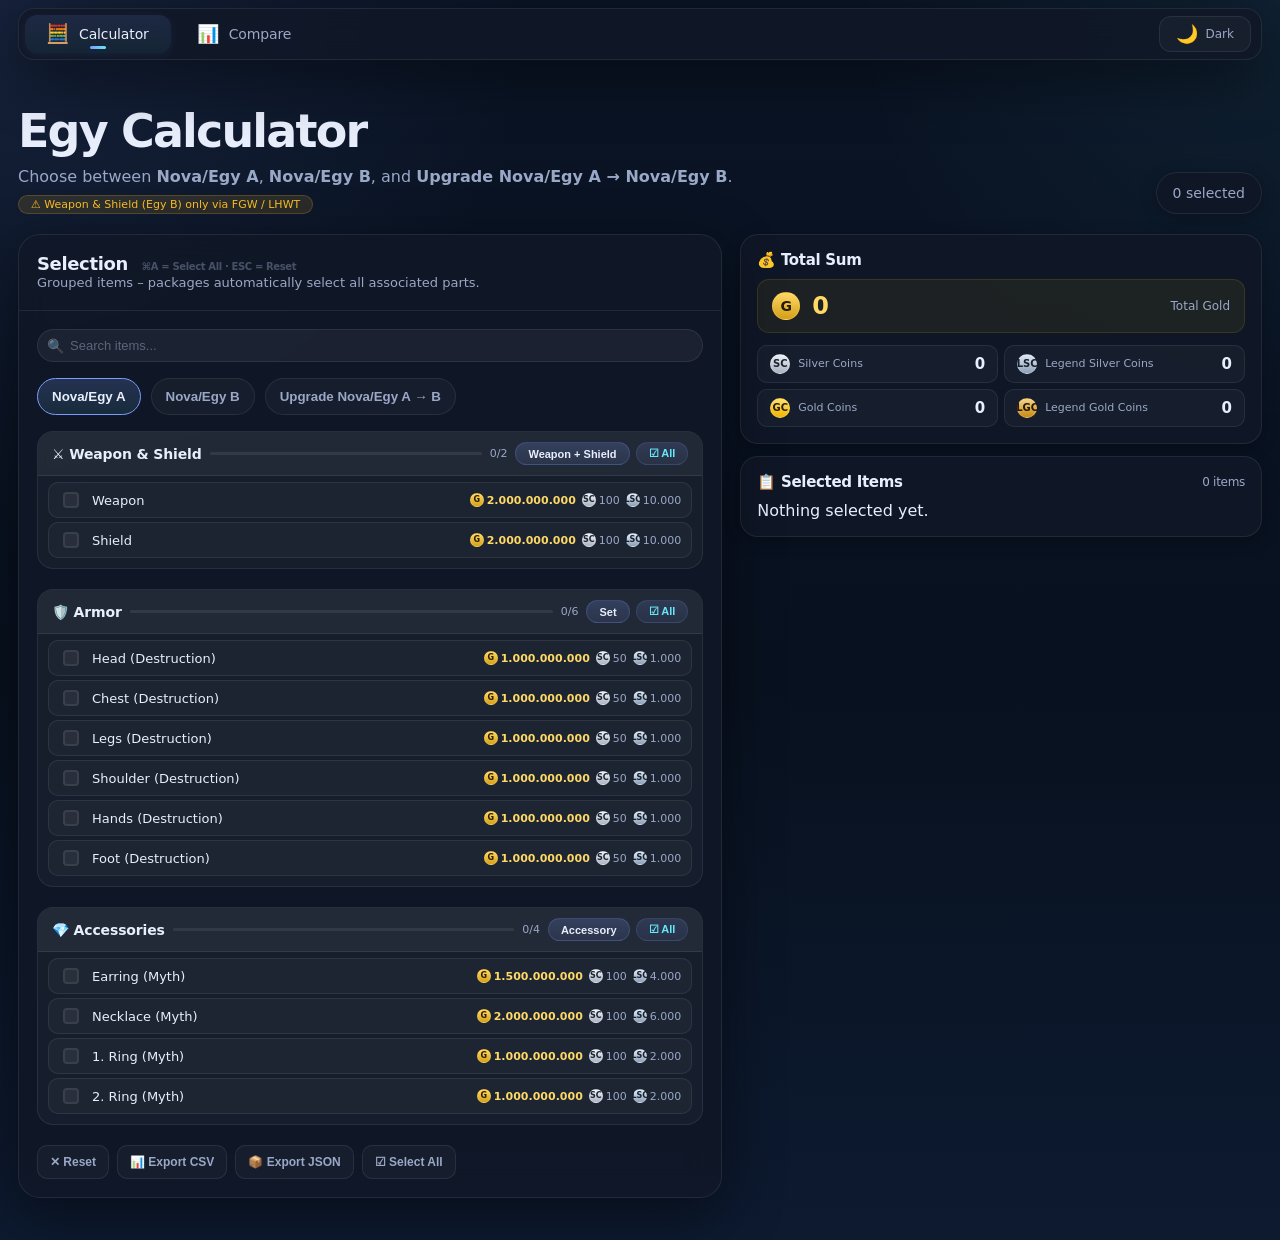
==== index.html @ da0d0471 "Add files via upload" ====
<!DOCTYPE html>
<html lang="en">
<head>
  <meta charset="UTF-8" />
  <meta name="viewport" content="width=device-width, initial-scale=1.0, maximum-scale=1.0, user-scalable=no" />
  
  <!-- ===== SECURITY ===== -->
  <!-- 
  <meta http-equiv="Content-Security-Policy" content="
    default-src 'self';
    style-src 'self' 'unsafe-inline';
    script-src 'self' 'unsafe-inline';
    img-src 'self' data:;
    manifest-src 'self';
    worker-src 'self' blob:;
    connect-src 'self';
    font-src 'self';
  ">
  -->
  
  <script>
    (function() {
      if (window.location.protocol === 'file:') return;
      if (window.location.hostname === 'localhost' || window.location.hostname === '127.0.0.1') return;
      if (window.location.hostname.includes('.local')) return;
      if (location.protocol !== 'https:') {
        location.href = 'https:' + location.href.substring(location.protocol.length);
      }
    })();
  </script>
  
  <!-- ===== PWA META ===== -->
  <meta name="apple-mobile-web-app-capable" content="yes" />
  <meta name="apple-mobile-web-app-status-bar-style" content="black-translucent" />
  <meta name="theme-color" content="#08111f" />
  <meta name="description" content="Calculator for Nova/Egy equipment upgrades" />
  
  <title>Egy Calculator</title>
  
  <!-- ===== PWA MANIFEST ===== -->
  <link rel="manifest" href="[data-uri]"LAogICAgICAic2l6ZXMiOiAiNTEyeDUxMiIsCiAgICAgICJ0eXBlIjogImltYWdlL3N2Zyt4bWwiCiAgICB9CiAgXQp9" />
  
  <!-- ===== STYLES ===== -->
  <link rel="stylesheet" href="styles/main.css" />
  <link rel="stylesheet" href="styles/menu.css" />
</head>
<body>
  <!-- ===== FIXED MENU (außerhalb von wrap) ===== -->
  <div id="menuContainer"></div>

  <!-- ===== INSTALL BANNER ===== -->
  <div class="install-banner" id="installBanner" role="alert" aria-label="App installation prompt">
    <span>📱</span>
    <span>Install <strong>Egy Calculator</strong> as app</span>
    <button class="btn-install" id="installBtn" aria-label="Install app">Install</button>
    <button class="btn-close" id="closeBanner" aria-label="Dismiss installation prompt">✕</button>
  </div>

  <!-- ===== MAIN APP ===== -->
  <div class="wrap" role="main">
    <!-- ===== HEADER (mit Abstand für das fixed Menü) ===== -->
    <header class="hero" style="margin-top: 80px;">
      <div class="hero-left">
        <h1>Egy Calculator</h1>
        <p class="lead">
          Choose between <strong>Nova/Egy A</strong>, <strong>Nova/Egy B</strong>, and <strong>Upgrade Nova/Egy A → Nova/Egy B</strong>.
        </p>
        <span class="note-badge" role="note" title="Weapon & Shield (Egy B) are only available via FGW or LHWT">⚠️ Weapon & Shield (Egy B) only via FGW / LHWT</span>
      </div>
      <div class="hero-actions">
        <div class="pill" id="selCount" aria-live="polite">0 selected</div>
      </div>
    </header>

    <!-- ===== CONTENT ===== -->
    <div class="grid">
      <!-- ===== SELECTION PANEL ===== -->
      <section class="panel" aria-label="Item selection">
        <div class="panel-head">
          <div>
            <h2>Selection <span class="keyboard-hint">⌘A = Select All · ESC = Reset</span></h2>
            <div class="sub">Grouped items – packages automatically select all associated parts.</div>
          </div>
        </div>
        <div class="panel-body">
          <!-- Search -->
          <div class="search-box">
            <span class="icon">🔍</span>
            <input type="text" id="searchInput" placeholder="Search items..." aria-label="Search items" />
          </div>

          <nav class="tabs" role="tablist" aria-label="Equipment categories">
            <button class="tab active" data-tab="Nova/Egy A" role="tab" aria-selected="true">Nova/Egy A</button>
            <button class="tab" data-tab="Nova/Egy B" role="tab" aria-selected="false">Nova/Egy B</button>
            <button class="tab" data-tab="Upgrade Nova/Egy A → B" role="tab" aria-selected="false">Upgrade Nova/Egy A → B</button>
          </nav>

          <div id="groupsContainer" role="list" aria-label="Item groups"></div>

          <div class="actions">
            <button id="clear" class="ghost" aria-label="Reset all selections">✕ Reset</button>
            <button id="export" class="ghost" aria-label="Export selections as CSV">📊 Export CSV</button>
            <button id="exportJSON" class="ghost" aria-label="Export selections as JSON">📦 Export JSON</button>
            <button id="selectAllTabs" class="ghost" aria-label="Select or deselect all visible items">☑ Select All</button>
          </div>
        </div>
      </section>

      <!-- ===== SUMMARY PANEL ===== -->
      <aside class="right">
        <section class="summary" aria-label="Total sum">
          <h2>💰 Total Sum</h2>
          
          <div class="total-main" aria-label="Total gold">
            <span class="coin gold" aria-hidden="true">G</span>
            <span class="amount" id="totalGold">0</span>
            <span class="label">Total Gold</span>
          </div>

          <div class="total-currencies" role="list" aria-label="Currency breakdown">
            <div class="currency-item" role="listitem">
              <span class="coin sc" aria-hidden="true">SC</span>
              <span class="currency-label">Silver Coins</span>
              <span class="value" id="totalSC">0</span>
            </div>
            <div class="currency-item" role="listitem">
              <span class="coin lsc" aria-hidden="true">LSC</span>
              <span class="currency-label">Legend Silver Coins</span>
              <span class="value" id="totalLSC">0</span>
            </div>
            <div class="currency-item" role="listitem">
              <span class="coin gc" aria-hidden="true">GC</span>
              <span class="currency-label">Gold Coins</span>
              <span class="value" id="totalGC">0</span>
            </div>
            <div class="currency-item" role="listitem">
              <span class="coin lgc" aria-hidden="true">LGC</span>
              <span class="currency-label">Legend Gold Coins</span>
              <span class="value" id="totalLGC">0</span>
            </div>
          </div>
        </section>

        <section class="summary" aria-label="Selected items list">
          <h2>
            📋 Selected Items
            <span style="font-size:12px;font-weight:400;color:var(--muted);">
              <span id="totalItemsCount">0</span> items
            </span>
          </h2>
          <div class="selected-list" id="selectedList" role="list" aria-label="Your selected items">
            <div class="small">Nothing selected yet.</div>
          </div>
        </section>
      </aside>
    </div>
  </div>

  <!-- ===== SCRIPTS ===== -->
  <script src="data/items.js"></script>
  <script src="data/packages.js"></script>
  <script src="data/groups.js"></script>
  <script src="menu.js"></script>
  <script>
    // ===== MENU RENDER =====
    document.addEventListener('DOMContentLoaded', function() {
      renderMenu('index');
    });

    // ============================================================
    //  SAFE EXECUTION HELPER
    // ============================================================
    function safeExecute(fn, fallback = null) {
      try {
        return fn();
      } catch (e) {
        console.error('Error:', e);
        return fallback;
      }
    }

    // ============================================================
    //  STATE
    // ============================================================
    const state = {
      tab: 'Nova/Egy A',
      selected: new Set(),
      searchTerm: '',
      theme: 'dark',
      
      get items() {
        return Object.values(ITEMS).filter(i => i.cat === this.tab);
      },
      
      get packages() {
        return Object.values(PACKAGES).filter(p => p.cat === this.tab);
      },
      
      get selectedItems() {
        return Object.values(ITEMS).filter(i => this.selected.has(i.id));
      },
      
      isSelected(id) { return this.selected.has(id); },
      
      toggle(id) {
        if (this.selected.has(id)) {
          this.selected.delete(id);
        } else {
          this.selected.add(id);
        }
        this._update();
      },
      
      toggleAll(itemIds) {
        const allSelected = itemIds.every(id => this.selected.has(id));
        if (allSelected) {
          itemIds.forEach(id => this.selected.delete(id));
        } else {
          itemIds.forEach(id => this.selected.add(id));
        }
        this._update();
      },
      
      clear() {
        this.selected.clear();
        this._update();
      },
      
      getPackageStatus(pkg) {
        const all = pkg.items.every(id => this.selected.has(id));
        const count = pkg.items.filter(id => this.selected.has(id)).length;
        return { all, count, total: pkg.items.length };
      },
      
      getItemsByGroup(group) {
        return this.items.filter(i => i.group === group);
      },
      
      _update() {
        safeExecute(() => {
          renderGroups();
          updateUI();
          saveState();
        });
      },
      
      saveTheme() {
        try { localStorage.setItem('egy_theme', this.theme); } catch (_) {}
      },
      
      loadTheme() {
        try {
          const theme = localStorage.getItem('egy_theme');
          if (theme) { this.theme = theme; return true; }
        } catch (_) {}
        return false;
      }
    };

    // ============================================================
    //  UTILITY
    // ============================================================
    const formatter = new Intl.NumberFormat('de-DE');
    const fmt = n => formatter.format(n || 0);

    function getDisplayName(item) {
      if (item.upgradeFrom && item.upgradeTo) {
        return `${item.name} (${item.upgradeFrom} → ${item.upgradeTo})`;
      }
      if (item.setTag && item.setTag !== 'Upgrade') {
        return `${item.name} (${item.setTag})`;
      }
      return item.name;
    }

    function getPriceParts(item) {
      const parts = [];
      if (item.gold) parts.push({ type: 'gold', label: 'G', value: item.gold, cls: 'gold-price' });
      if (item.sc) parts.push({ type: 'sc', label: 'SC', value: item.sc });
      if (item.lsc) parts.push({ type: 'lsc', label: 'LSC', value: item.lsc });
      if (item.gc) parts.push({ type: 'gc', label: 'GC', value: item.gc });
      if (item.lgc) parts.push({ type: 'lgc', label: 'LGC', value: item.lgc });
      return parts;
    }

    // ============================================================
    //  STORAGE (with validation)
    // ============================================================
    function saveState() {
      try {
        localStorage.setItem('egy_state', JSON.stringify({
          tab: state.tab,
          selected: [...state.selected]
        }));
      } catch (_) {}
    }

    function loadState() {
      try {
        const raw = localStorage.getItem('egy_state');
        if (!raw) return false;
        const data = JSON.parse(raw);
        
        const validTabs = ['Nova/Egy A', 'Nova/Egy B', 'Upgrade Nova/Egy A → B'];
        if (data.tab && validTabs.includes(data.tab)) {
          state.tab = data.tab;
        }
        
        if (Array.isArray(data.selected)) {
          const validIds = new Set(Object.keys(ITEMS));
          const validSelected = data.selected.filter(id => validIds.has(id));
          state.selected = new Set(validSelected);
        }
        
        return true;
      } catch (_) { return false; }
    }

    // ============================================================
    //  THEME
    // ============================================================
    function applyTheme() {
      document.documentElement.setAttribute('data-theme', state.theme);
    }

    // ============================================================
    //  RENDER FUNCTIONS
    // ============================================================
    function renderGroups() {
      const container = document.getElementById('groupsContainer');
      container.innerHTML = '';

      if (state.tab === 'Nova/Egy B' || state.tab === 'Upgrade Nova/Egy A → B') {
        const info = document.createElement('div');
        info.className = 'info-box';
        info.innerHTML = `
          <span class="icon">⚠️</span>
          <span><strong>Weapon & Shield (Egy B)</strong> can only be obtained via <strong>FGW</strong> or <strong>LHWT</strong>. Direct purchase is not possible.</span>
        `;
        container.appendChild(info);
      }

      const searchTerm = state.searchTerm.toLowerCase().trim();

      const groupsMap = {};
      state.items.forEach(item => {
        if (!groupsMap[item.group]) groupsMap[item.group] = [];
        groupsMap[item.group].push(item);
      });

      state.packages.forEach(pkg => {
        const firstItem = ITEMS[pkg.items[0]];
        if (firstItem) {
          const group = firstItem.group;
          if (!groupsMap[group]) groupsMap[group] = [];
          if (!groupsMap[group]._packages) groupsMap[group]._packages = [];
          groupsMap[group]._packages.push(pkg);
        }
      });

      for (const [groupKey, groupData] of Object.entries(groupsMap)) {
        const groupInfo = GROUPS[groupKey] || { label: groupKey, icon: '📦' };
        const pkgList = groupData._packages || [];
        const actualItems = groupData.filter(i => i.id);

        const filteredItems = searchTerm
          ? actualItems.filter(i => getDisplayName(i).toLowerCase().includes(searchTerm))
          : actualItems;

        const groupEl = document.createElement('div');
        groupEl.className = 'group';
        if (filteredItems.length === 0 && searchTerm) {
          groupEl.classList.add('hidden');
        }

        const selectedCount = filteredItems.filter(i => state.isSelected(i.id)).length;
        const totalCount = filteredItems.length;
        const progress = totalCount > 0 ? (selectedCount / totalCount) * 100 : 0;
        const allSelected = selectedCount === totalCount && totalCount > 0;

        const header = document.createElement('div');
        header.className = 'group-header';
        header.innerHTML = `
          <h3>${groupInfo.icon} ${groupInfo.label}</h3>
          <div class="progress-wrapper">
            <div class="progress-bar">
              <div class="progress-fill" style="width:${progress}%"></div>
            </div>
            <span class="progress-text">${selectedCount}/${totalCount}</span>
          </div>
          <div class="group-actions">
            ${pkgList.map(pkg => {
              const status = state.getPackageStatus(pkg);
              const label = status.all ? '✓ ' + pkg.name : pkg.name;
              const cls = status.all ? 'complete' : '';
              return `<button class="${cls}" data-pkg="${pkg.id}">${label}</button>`;
            }).join('')}
            <button class="select-all" data-select-group="${groupKey}">${allSelected ? '✕ None' : '☑ All'}</button>
          </div>
        `;
        groupEl.appendChild(header);

        const itemsContainer = document.createElement('div');
        itemsContainer.className = 'group-items';

        filteredItems.forEach(item => {
          const row = document.createElement('div');
          row.className = 'item-row' + (state.isSelected(item.id) ? ' selected' : '');
          row.dataset.itemId = item.id;
          row.tabIndex = 0;
          row.setAttribute('role', 'checkbox');
          row.setAttribute('aria-checked', state.isSelected(item.id) ? 'true' : 'false');

          const checked = state.isSelected(item.id);
          const priceParts = getPriceParts(item);

          row.innerHTML = `
            <input type="checkbox" ${checked ? 'checked' : ''} aria-hidden="true" />
            <div class="item-info">
              <span class="item-name">${getDisplayName(item)}</span>
              <div class="item-prices">
                ${priceParts.map(p => 
                  `<span class="price ${p.cls || ''}"><span class="coin ${p.type}">${p.label}</span>${fmt(p.value)}</span>`
                ).join('')}
              </div>
            </div>
          `;

          const checkbox = row.querySelector('input');

          checkbox.addEventListener('change', (e) => {
            e.stopPropagation();
            state.toggle(item.id);
          });

          row.addEventListener('click', (e) => {
            if (e.target === checkbox) return;
            checkbox.checked = !checkbox.checked;
            checkbox.dispatchEvent(new Event('change'));
          });

          row.addEventListener('keydown', (e) => {
            if (e.key === ' ' || e.key === 'Enter') {
              e.preventDefault();
              checkbox.checked = !checkbox.checked;
              checkbox.dispatchEvent(new Event('change'));
            }
          });

          itemsContainer.appendChild(row);
        });

        groupEl.appendChild(itemsContainer);
        container.appendChild(groupEl);
      }

      container.querySelectorAll('[data-pkg]').forEach(btn => {
        btn.addEventListener('click', () => {
          const pkg = PACKAGES[btn.dataset.pkg];
          if (!pkg) return;
          const status = state.getPackageStatus(pkg);
          if (status.all) {
            pkg.items.forEach(id => state.selected.delete(id));
          } else {
            pkg.items.forEach(id => state.selected.add(id));
          }
          state._update();
        });
      });

      container.querySelectorAll('[data-select-group]').forEach(btn => {
        btn.addEventListener('click', () => {
          const groupKey = btn.dataset.selectGroup;
          const items = state.getItemsByGroup(groupKey);
          state.toggleAll(items.map(i => i.id));
        });
      });
    }

    function updateUI() {
      const sel = state.selectedItems;
      let gold = 0, sc = 0, lsc = 0, gc = 0, lgc = 0;

      const list = document.getElementById('selectedList');
      list.innerHTML = '';

      if (sel.length === 0) {
        list.innerHTML = '<div class="small">Nothing selected yet.</div>';
      } else {
        sel.forEach((item, index) => {
          gold += item.gold || 0;
          sc += item.sc || 0;
          lsc += item.lsc || 0;
          gc += item.gc || 0;
          lgc += item.lgc || 0;

          const row = document.createElement('div');
          row.className = 'selected-item';

          const priceParts = getPriceParts(item);
          
          let badge = '↑';
          if (item.cat === 'Nova/Egy A') badge = 'A';
          else if (item.cat === 'Nova/Egy B') badge = 'B';

          row.innerHTML = `
            <span class="order-number">${index + 1}</span>
            <div class="item-icon">${GROUP_ICONS[item.group] || '📦'}</div>
            <div class="item-details">
              <div class="name">
                ${getDisplayName(item)}
                <span class="badge">${badge}</span>
              </div>
              <div class="meta">${item.cat} · ${GROUPS[item.group]?.label || item.group}</div>
              <div class="item-prices-compact">
                ${priceParts.map(p => 
                  `<span class="price-tag"><span class="coin ${p.type}">${p.label}</span>${fmt(p.value)}</span>`
                ).join('')}
              </div>
            </div>
            <div class="item-actions">
              <button class="remove-btn" data-remove="${item.id}">✕ Remove</button>
              <span class="group-label">${GROUPS[item.group]?.label || item.group}</span>
            </div>
          `;
          list.appendChild(row);
        });
      }

      list.querySelectorAll('.remove-btn').forEach(btn => {
        btn.addEventListener('click', (e) => {
          e.stopPropagation();
          state.selected.delete(btn.dataset.remove);
          state._update();
        });
      });

      document.getElementById('totalGold').textContent = fmt(gold);
      document.getElementById('totalSC').textContent = fmt(sc);
      document.getElementById('totalLSC').textContent = fmt(lsc);
      document.getElementById('totalGC').textContent = fmt(gc);
      document.getElementById('totalLGC').textContent = fmt(lgc);

      document.getElementById('selCount').textContent = `${sel.length} selected`;
      document.getElementById('totalItemsCount').textContent = sel.length;
    }

    // ============================================================
    //  TAB MANAGEMENT
    // ============================================================
    function setTab(tab) {
      state.tab = tab;
      document.querySelectorAll('.tab').forEach(t => {
        const isActive = t.dataset.tab === tab;
        t.classList.toggle('active', isActive);
        t.setAttribute('aria-selected', isActive ? 'true' : 'false');
      });
      state._update();
    }

    // ============================================================
    //  KEYBOARD SHORTCUTS
    // ============================================================
    document.addEventListener('keydown', (e) => {
      if ((e.metaKey || e.ctrlKey) && e.key === 'a') {
        e.preventDefault();
        state.toggleAll(state.items.map(i => i.id));
      }
      
      if (e.key === 'Escape') {
        e.preventDefault();
        state.clear();
      }
    });

    // ============================================================
    //  EVENT LISTENERS
    // ============================================================
    document.querySelectorAll('.tab').forEach(btn => {
      btn.addEventListener('click', () => setTab(btn.dataset.tab));
    });

    document.getElementById('searchInput').addEventListener('input', (e) => {
      const raw = e.target.value;
      const sanitized = raw.replace(/[<>]/g, '');
      if (sanitized !== raw) {
        e.target.value = sanitized;
      }
      state.searchTerm = sanitized;
      renderGroups();
    });

    document.getElementById('clear').addEventListener('click', () => state.clear());

    document.getElementById('selectAllTabs').addEventListener('click', () => {
      state.toggleAll(state.items.map(i => i.id));
    });

    document.getElementById('export').addEventListener('click', () => {
      const sel = state.selectedItems;
      if (sel.length === 0) { alert('No items selected.'); return; }
      
      try {
        const headers = ['Category', 'Group', 'Name', 'Set', 'Upgrade From', 'Upgrade To', 'Gold', 'SC', 'LSC', 'GC', 'LGC'];
        const rows = sel.map(i => [
          i.cat, i.group, i.name, i.setTag || '', i.upgradeFrom || '', i.upgradeTo || '', 
          i.gold || 0, i.sc || 0, i.lsc || 0, i.gc || 0, i.lgc || 0
        ]);
        const csv = [headers.join(';'), ...rows.map(r => r.join(';'))].join('\n');
        const blob = new Blob([csv], { type: 'text/csv;charset=utf-8' });
        const url = URL.createObjectURL(blob);
        const a = document.createElement('a');
        a.href = url;
        a.download = 'egy_calculator.csv';
        a.click();
        URL.revokeObjectURL(url);
      } catch (e) {
        console.error('Export failed:', e);
        alert('Export failed. Please try again.');
      }
    });

    document.getElementById('exportJSON').addEventListener('click', () => {
      const sel = state.selectedItems;
      if (sel.length === 0) { alert('No items selected.'); return; }
      
      try {
        const data = {
          version: '1.0',
          exportedAt: new Date().toISOString(),
          tab: state.tab,
          selected: sel.map(i => i.id)
        };
        const blob = new Blob([JSON.stringify(data, null, 2)], { type: 'application/json' });
        const url = URL.createObjectURL(blob);
        const a = document.createElement('a');
        a.href = url;
        a.download = 'egy_calculator_profile.json';
        a.click();
        URL.revokeObjectURL(url);
      } catch (e) {
        console.error('Export failed:', e);
        alert('Export failed. Please try again.');
      }
    });

    // ============================================================
    //  ERROR HANDLING
    // ============================================================
    window.addEventListener('error', (e) => {
      console.error('Global error:', e.message);
    });

    // ============================================================
    //  INIT
    // ============================================================
    function init() {
      // Theme laden
      if (!state.loadTheme()) state.theme = 'dark';
      applyTheme();
      
      // State laden
      loadState();
      
      // Tabs aktualisieren
      document.querySelectorAll('.tab').forEach(t => {
        const isActive = t.dataset.tab === state.tab;
        t.classList.toggle('active', isActive);
        t.setAttribute('aria-selected', isActive ? 'true' : 'false');
      });
      
      // Render
      renderGroups();
      updateUI();
    }

    // App starten
    safeExecute(init);
  </script>
</body>
</html>
---- styles/main.css ----
/* ===== ABSTAND FÜR FIXED MENU ===== */
.wrap {
  max-width: 1440px;
  margin: 0 auto;
  padding: 88px 18px 42px; /* 88px = 80px (Menü) + 8px (Padding) */
}

/* ============================================================
   CSS VARIABLES
   ============================================================ */
:root{
  --bg:#08111f;
  --bg-secondary:#0a1425;
  --bg-tertiary:#0d1a30;
  --card:rgba(17,24,39,.85);
  --card-hover:rgba(23,33,60,.92);
  --line:rgba(255,255,255,.08);
  --line-hover:rgba(255,255,255,.14);
  --text:#e8eefc;
  --muted:#9aa8c7;
  --accent:#7c9cff;
  --accent2:#67e8f9;
  --warn:#fbbf24;
  --danger:#f87171;
  --success:#6ee7b7;
  --shadow:0 18px 60px rgba(0,0,0,.45);
  --shadow-sm:0 4px 16px rgba(0,0,0,.25);
  --radius:22px;
  --transition:.15s ease;
  --item-bg:rgba(255,255,255,.03);
  --item-bg-hover:rgba(255,255,255,.08);
  --item-selected:rgba(124,156,255,.12);
  --input-bg:rgba(255,255,255,.05);
  --input-bg-focus:rgba(255,255,255,.10);
  --scrollbar-track:rgba(255,255,255,.03);
  --scrollbar-thumb:rgba(255,255,255,.10);
}

/* ============================================================
   LIGHT MODE
   ============================================================ */
[data-theme="light"] {
  --bg:#f0f4fc;
  --bg-secondary:#e4eaf5;
  --bg-tertiary:#d8e0ed;
  --card:rgba(255,255,255,.92);
  --card-hover:rgba(255,255,255,.98);
  --line:rgba(0,0,0,.08);
  --line-hover:rgba(0,0,0,.14);
  --text:#0a1425;
  --muted:#5a6a8a;
  --accent:#5a7cdf;
  --accent2:#4a8a9a;
  --warn:#b8860b;
  --danger:#c0392b;
  --success:#27ae60;
  --shadow:0 18px 60px rgba(0,0,0,.10);
  --shadow-sm:0 4px 16px rgba(0,0,0,.06);
  --item-bg:rgba(0,0,0,.03);
  --item-bg-hover:rgba(0,0,0,.06);
  --item-selected:rgba(90,124,223,.10);
  --input-bg:rgba(0,0,0,.04);
  --input-bg-focus:rgba(0,0,0,.08);
  --scrollbar-track:rgba(0,0,0,.03);
  --scrollbar-thumb:rgba(0,0,0,.12);
}

/* ============================================================
   RESET & BASE
   ============================================================ */
*,
*::before,
*::after { box-sizing:border-box; }

html,body{ margin:0; padding:0; }

body{
  font-family: Inter, system-ui, -apple-system, sans-serif;
  color:var(--text);
  background:
    radial-gradient(circle at top left, rgba(124,156,255,.10), transparent 30%),
    radial-gradient(circle at top right, rgba(103,232,249,.06), transparent 24%),
    linear-gradient(180deg, var(--bg-secondary) 0%, var(--bg) 55%, var(--bg-tertiary) 100%);
  min-height:100vh;
  -webkit-font-smoothing: antialiased;
  -moz-osx-font-smoothing: grayscale;
  transition:background .4s ease, color .4s ease;
}

/* ============================================================
   LAYOUT
   ============================================================ */
.wrap{
  max-width:1440px;
  margin:0 auto;
  padding:28px 18px 42px;
}

.hero{
  display:flex;
  justify-content:space-between;
  align-items:flex-end;
  gap:16px;
  margin-bottom:20px;
  flex-wrap:wrap;
}

.hero-left{ flex:1; }
.hero-actions{
  display:flex;
  gap:8px;
  align-items:center;
  flex-wrap:wrap;
}

h1{
  margin:0;
  font-size:clamp(28px, 4vw, 46px);
  letter-spacing:-0.04em;
  line-height:1.02;
}

.lead{
  margin:10px 0 0;
  color:var(--muted);
  max-width:980px;
  line-height:1.5;
}

.note-badge{
  display:inline-block;
  font-size:11px;
  font-weight:500;
  color:var(--warn);
  background:rgba(251,191,36,.12);
  border:1px solid rgba(251,191,36,.20);
  border-radius:999px;
  padding:2px 12px;
  margin-top:6px;
  cursor:help;
}

.pill{
  padding:12px 16px;
  border-radius:999px;
  border:1px solid var(--line);
  background:var(--card);
  color:var(--muted);
  box-shadow:var(--shadow-sm);
  white-space:nowrap;
  font-size:14px;
  flex-shrink:0;
  backdrop-filter:blur(8px);
}

[data-theme="light"] .pill{
  border-color:rgba(0,0,0,.06);
}

.icon-btn{
  appearance:none;
  border:none;
  background:var(--card);
  border:1px solid var(--line);
  border-radius:999px;
  padding:10px 14px;
  color:var(--muted);
  cursor:pointer;
  font-size:16px;
  transition:var(--transition);
  display:inline-flex;
  align-items:center;
  gap:6px;
  box-shadow:var(--shadow-sm);
  backdrop-filter:blur(8px);
}

.icon-btn:hover{
  background:var(--card-hover);
  transform:translateY(-1px);
  border-color:var(--line-hover);
}

.icon-btn .label{
  font-size:12px;
  font-weight:600;
}

[data-theme="light"] .icon-btn{
  border-color:rgba(0,0,0,.06);
  color:var(--text);
}

[data-theme="light"] .icon-btn:hover{
  border-color:rgba(0,0,0,.12);
  background:rgba(255,255,255,.9);
}

.grid{
  display:grid;
  grid-template-columns:1.35fr 1fr;
  gap:18px;
  align-items:start;
}

/* ============================================================
   PANELS
   ============================================================ */
.panel{
  background:var(--card);
  border:1px solid var(--line);
  border-radius:var(--radius);
  box-shadow:var(--shadow);
  overflow:hidden;
  backdrop-filter:blur(14px);
  transition:background .4s ease, border-color .4s ease, box-shadow .4s ease;
}

[data-theme="light"] .panel{
  border-color:rgba(0,0,0,.06);
}

.panel-head{
  padding:18px;
  border-bottom:1px solid var(--line);
  display:flex;
  justify-content:space-between;
  align-items:flex-start;
  gap:12px;
  flex-wrap:wrap;
  transition:border-color .4s ease;
}

.panel-head h2{
  margin:0;
  font-size:18px;
  letter-spacing:-0.02em;
}

.sub{
  color:var(--muted);
  font-size:13px;
  line-height:1.4;
}

.panel-body{ padding:18px; }

/* ============================================================
   SEARCH
   ============================================================ */
.search-box{
  width:100%;
  margin-bottom:16px;
  position:relative;
}

.search-box input{
  width:100%;
  padding:8px 12px 8px 32px;
  border-radius:999px;
  border:1px solid var(--line);
  background:var(--input-bg);
  color:var(--text);
  font-size:13px;
  transition:var(--transition);
  outline:none;
}

.search-box input:focus{
  border-color:var(--accent);
  background:var(--input-bg-focus);
  box-shadow:0 0 0 3px rgba(124,156,255,.15);
}

.search-box input::placeholder{
  color:var(--muted);
  opacity:.5;
}

.search-box .icon{
  position:absolute;
  left:10px;
  top:50%;
  transform:translateY(-50%);
  color:var(--muted);
  font-size:14px;
  opacity:.5;
  pointer-events:none;
}

/* ============================================================
   TABS
   ============================================================ */
.tabs{
  display:flex;
  gap:10px;
  flex-wrap:wrap;
  margin-bottom:16px;
}

.tab{
  border:1px solid var(--line);
  background:var(--item-bg);
  color:var(--muted);
  border-radius:999px;
  padding:10px 14px;
  cursor:pointer;
  font-weight:600;
  transition:var(--transition);
  -webkit-tap-highlight-color:transparent;
}

[data-theme="light"] .tab{
  background:rgba(0,0,0,.02);
}

.tab:hover{ 
  background:var(--item-bg-hover);
  border-color:var(--line-hover);
}

.tab:focus-visible{ outline:2px solid var(--accent); outline-offset:2px; }

.tab.active{
  background:linear-gradient(180deg, rgba(124,156,255,.20), rgba(103,232,249,.10));
  color:var(--text);
  border-color:var(--accent);
}

[data-theme="light"] .tab.active{
  background:linear-gradient(180deg, rgba(90,124,223,.12), rgba(74,138,154,.08));
  border-color:var(--accent);
}

/* ============================================================
   GROUPS
   ============================================================ */
.group{
  margin-bottom:20px;
  background:var(--item-bg);
  border-radius:16px;
  border:1px solid var(--line);
  overflow:hidden;
  transition:opacity .3s ease, background .4s ease, border-color .4s ease;
}

[data-theme="light"] .group{
  background:rgba(0,0,0,.02);
}

.group.hidden{ display:none; }

.group-header{
  padding:10px 14px;
  background:var(--input-bg);
  border-bottom:1px solid var(--line);
  display:flex;
  justify-content:space-between;
  align-items:center;
  flex-wrap:wrap;
  gap:8px;
  transition:background .4s ease, border-color .4s ease;
}

.group-header h3{
  margin:0;
  font-size:14px;
  letter-spacing:-0.01em;
}

.group-actions{
  display:flex;
  gap:6px;
  flex-wrap:wrap;
}

.group-actions button{
  appearance:none;
  border:none;
  border-radius:999px;
  padding:4px 12px;
  font-size:11px;
  font-weight:600;
  cursor:pointer;
  transition:var(--transition);
  background:linear-gradient(180deg, rgba(124,156,255,.20), rgba(124,156,255,.10));
  border:1px solid rgba(124,156,255,.20);
  color:var(--text);
  -webkit-tap-highlight-color:transparent;
}

[data-theme="light"] .group-actions button{
  background:linear-gradient(180deg, rgba(90,124,223,.12), rgba(90,124,223,.06));
  border-color:rgba(90,124,223,.20);
}

.group-actions button:hover{ transform:translateY(-1px); }
.group-actions button:focus-visible{ outline:2px solid var(--accent); outline-offset:2px; }
.group-actions button.complete{
  background:linear-gradient(180deg, rgba(110,231,183,.20), rgba(110,231,183,.08));
  border-color:rgba(110,231,183,.25);
  color:var(--success);
}
.group-actions button.select-all{
  background:linear-gradient(180deg, rgba(124,156,255,.15), rgba(124,156,255,.08));
  border-color:rgba(124,156,255,.15);
  color:var(--accent2);
}

[data-theme="light"] .group-actions button.complete{
  background:linear-gradient(180deg, rgba(39,174,96,.12), rgba(39,174,96,.06));
  border-color:rgba(39,174,96,.20);
}

[data-theme="light"] .group-actions button.select-all{
  background:linear-gradient(180deg, rgba(90,124,223,.10), rgba(74,138,154,.06));
  border-color:rgba(90,124,223,.15);
}

/* ============================================================
   PROGRESS
   ============================================================ */
.progress-wrapper{
  display:flex;
  align-items:center;
  gap:8px;
  flex:1;
  min-width:100px;
}

.progress-bar{
  flex:1;
  height:3px;
  background:var(--line);
  border-radius:999px;
  overflow:hidden;
  min-width:40px;
  transition:background .4s ease;
}

.progress-fill{
  height:100%;
  background:linear-gradient(90deg, var(--accent2), var(--accent));
  border-radius:999px;
  transition:width .3s ease;
}

.progress-text{
  font-size:11px;
  color:var(--muted);
  white-space:nowrap;
}

/* ============================================================
   ITEMS
   ============================================================ */
.group-items{
  padding:6px 10px 10px;
  display:grid;
  gap:4px;
}

.item-row{
  display:flex;
  align-items:center;
  gap:10px;
  padding:6px 10px;
  border-radius:10px;
  background:var(--item-bg);
  border:1px solid var(--line);
  cursor:pointer;
  transition:background var(--transition), border-color var(--transition), opacity .2s ease;
  -webkit-tap-highlight-color:transparent;
}

[data-theme="light"] .item-row{
  background:rgba(0,0,0,.02);
  border-color:rgba(0,0,0,.06);
}

.item-row.hidden{ display:none; }

.item-row:hover{
  background:var(--item-bg-hover);
  border-color:var(--line-hover);
}

.item-row:focus-visible{ outline:2px solid var(--accent); outline-offset:2px; }

.item-row.selected{
  background:var(--item-selected);
  border-color:var(--accent);
}

[data-theme="light"] .item-row.selected{
  background:rgba(90,124,223,.08);
  border-color:var(--accent);
}

.item-row input[type="checkbox"]{
  appearance:none;
  width:16px;
  height:16px;
  border-radius:4px;
  border:2px solid var(--line);
  background:var(--input-bg);
  cursor:pointer;
  flex-shrink:0;
  position:relative;
  transition:all var(--transition);
}

[data-theme="light"] .item-row input[type="checkbox"]{
  border-color:rgba(0,0,0,.15);
  background:rgba(0,0,0,.03);
}

.item-row input[type="checkbox"]:checked{
  background:var(--accent);
  border-color:var(--accent);
}

.item-row input[type="checkbox"]:checked::after{
  content:'✓';
  position:absolute;
  top:50%;
  left:50%;
  transform:translate(-50%,-50%);
  color:#fff;
  font-size:11px;
  font-weight:700;
}

.item-info{
  flex:1;
  display:flex;
  justify-content:space-between;
  align-items:center;
  gap:8px;
  flex-wrap:wrap;
  pointer-events:none;
}

.item-name{
  font-weight:500;
  font-size:13px;
}

.item-prices{
  display:flex;
  gap:6px;
  flex-wrap:wrap;
  font-size:11px;
  color:var(--muted);
}

.item-prices .price{
  display:flex;
  align-items:center;
  gap:3px;
}

.item-prices .price.gold-price{
  font-weight:700;
  color:#ffd966;
}

[data-theme="light"] .item-prices .price.gold-price{
  color:#b8860b;
}

/* ============================================================
   COINS
   ============================================================ */
.coin{
  display:inline-flex;
  align-items:center;
  justify-content:center;
  width:14px;
  height:14px;
  border-radius:50%;
  font-size:8px;
  font-weight:700;
  line-height:1;
  border:1px solid var(--line);
  flex:0 0 auto;
  transition:border-color .4s ease;
}

.coin.gold{ background:linear-gradient(180deg,#ffd966,#d4a017); color:#2a1b00; border-color:rgba(255,214,102,.35); }
.coin.sc{ background:linear-gradient(180deg,#eef2f7,#aab4c3); color:#1d2430; border-color:rgba(255,255,255,.24); }
.coin.lsc{ background:linear-gradient(180deg,#dfe8f3,#8da0b8); color:#16202f; border-color:rgba(223,232,243,.28); }
.coin.gc{ background:linear-gradient(180deg,#ffe27a,#f5b700); color:#2d2200; border-color:rgba(255,224,102,.34); }
.coin.lgc{ background:linear-gradient(180deg,#f1d48e,#c98a10); color:#281800; border-color:rgba(241,212,142,.32); }

[data-theme="light"] .coin.gold{ border-color:rgba(184,134,11,.35); }
[data-theme="light"] .coin.sc{ border-color:rgba(0,0,0,.15); }
[data-theme="light"] .coin.lsc{ border-color:rgba(0,0,0,.15); }
[data-theme="light"] .coin.gc{ border-color:rgba(184,134,11,.30); }
[data-theme="light"] .coin.lgc{ border-color:rgba(184,134,11,.30); }

/* ============================================================
   RIGHT SIDEBAR
   ============================================================ */
.right{ display:grid; gap:12px; }

.summary{
  border:1px solid var(--line);
  border-radius:18px;
  background:var(--card);
  padding:16px;
  transition:background .4s ease, border-color .4s ease, box-shadow .4s ease;
  box-shadow:var(--shadow-sm);
}

[data-theme="light"] .summary{
  border-color:rgba(0,0,0,.06);
}

.summary h2{
  margin:0 0 10px 0;
  font-size:15px;
  letter-spacing:-0.02em;
  display:flex;
  justify-content:space-between;
  align-items:center;
  flex-wrap:wrap;
  gap:8px;
}

.total-main{
  display:flex;
  align-items:center;
  gap:12px;
  padding:12px 14px;
  background:rgba(255,215,0,.06);
  border:1px solid rgba(255,215,0,.12);
  border-radius:12px;
  margin-bottom:12px;
  transition:background .4s ease, border-color .4s ease;
}

[data-theme="light"] .total-main{
  background:rgba(255,215,0,.04);
  border-color:rgba(184,134,11,.12);
}

.total-main .coin{
  width:28px;
  height:28px;
  font-size:14px;
  flex:0 0 auto;
}

.total-main .amount{
  font-size:24px;
  font-weight:900;
  letter-spacing:-0.03em;
  color:#ffd966;
}

[data-theme="light"] .total-main .amount{
  color:#b8860b;
}

.total-main .label{
  color:var(--muted);
  font-size:12px;
  margin-left:auto;
}

.total-currencies{
  display:grid;
  grid-template-columns:1fr 1fr;
  gap:6px;
}

.currency-item{
  display:flex;
  align-items:center;
  gap:8px;
  padding:8px 12px;
  border-radius:10px;
  background:var(--item-bg);
  border:1px solid var(--line);
  transition:background .4s ease, border-color .4s ease;
}

[data-theme="light"] .currency-item{
  background:rgba(0,0,0,.02);
  border-color:rgba(0,0,0,.06);
}

.currency-item .coin{
  width:20px;
  height:20px;
  font-size:10px;
  flex:0 0 auto;
}

.currency-item .value{
  font-weight:700;
  font-size:15px;
  margin-left:auto;
}

.currency-item .currency-label{
  color:var(--muted);
  font-size:11px;
  font-weight:500;
}

/* ============================================================
   SELECTED ITEMS LIST
   ============================================================ */
.selected-list{
  margin-top:10px;
  display:grid;
  gap:8px;
  max-height:350px;
  overflow:auto;
  padding-right:4px;
}

.selected-list::-webkit-scrollbar,
.group-items::-webkit-scrollbar { width:4px; }
.selected-list::-webkit-scrollbar-track,
.group-items::-webkit-scrollbar-track { background:var(--scrollbar-track); border-radius:999px; }
.selected-list::-webkit-scrollbar-thumb,
.group-items::-webkit-scrollbar-thumb { background:var(--scrollbar-thumb); border-radius:999px; }
.selected-list::-webkit-scrollbar-thumb:hover,
.group-items::-webkit-scrollbar-thumb:hover { background:var(--line-hover); }

.selected-item{
  display:flex;
  gap:10px;
  padding:10px 12px;
  border-radius:12px;
  background:var(--item-bg);
  border:1px solid var(--line);
  transition:all .2s ease;
  align-items:center;
  position:relative;
}

[data-theme="light"] .selected-item{
  background:rgba(0,0,0,.02);
  border-color:rgba(0,0,0,.06);
}

.selected-item:hover{
  background:var(--item-bg-hover);
  border-color:var(--line-hover);
}

[data-theme="light"] .selected-item:hover{
  background:rgba(0,0,0,.04);
  border-color:rgba(0,0,0,.10);
}

.selected-item .item-icon{
  width:30px;
  height:30px;
  border-radius:8px;
  display:flex;
  align-items:center;
  justify-content:center;
  font-size:15px;
  flex-shrink:0;
  background:rgba(124,156,255,.12);
  border:1px solid rgba(124,156,255,.15);
}

[data-theme="light"] .selected-item .item-icon{
  background:rgba(90,124,223,.10);
  border-color:rgba(90,124,223,.15);
}

.selected-item .item-details{ flex:1; min-width:0; }
.selected-item .item-details .name{
  font-weight:600;
  font-size:13px;
  display:flex;
  align-items:center;
  gap:6px;
  flex-wrap:wrap;
}

.selected-item .item-details .name .badge{
  font-size:9px;
  font-weight:600;
  padding:1px 8px;
  border-radius:999px;
  background:rgba(124,156,255,.15);
  color:var(--accent2);
  border:1px solid rgba(124,156,255,.15);
}

[data-theme="light"] .selected-item .item-details .name .badge{
  background:rgba(90,124,223,.10);
  color:var(--accent);
  border-color:rgba(90,124,223,.15);
}

.selected-item .item-details .meta{
  color:var(--muted);
  font-size:10px;
  margin-top:2px;
}

.selected-item .item-prices-compact{
  display:flex;
  flex-wrap:wrap;
  gap:4px;
  margin-top:2px;
}

.selected-item .item-prices-compact .price-tag{
  display:flex;
  align-items:center;
  gap:3px;
  font-size:11px;
  font-weight:600;
  padding:1px 6px;
  border-radius:4px;
  background:var(--item-bg);
  border:1px solid var(--line);
}

[data-theme="light"] .selected-item .item-prices-compact .price-tag{
  background:rgba(0,0,0,.02);
  border-color:rgba(0,0,0,.06);
}

.selected-item .item-prices-compact .price-tag .coin{
  width:12px;
  height:12px;
  font-size:7px;
}

.selected-item .item-actions{
  display:flex;
  flex-direction:column;
  align-items:flex-end;
  gap:4px;
  flex-shrink:0;
}

.selected-item .item-actions .remove-btn{
  margin:0;
  padding:4px 10px;
  font-size:10px;
  border-radius:6px;
  background:rgba(248,113,113,.10);
  border:1px solid rgba(248,113,113,.15);
  color:var(--danger);
  cursor:pointer;
  transition:all var(--transition);
  font-weight:600;
  appearance:none;
}

.selected-item .item-actions .remove-btn:hover{
  background:rgba(248,113,113,.20);
  border-color:rgba(248,113,113,.30);
  transform:translateY(-1px);
}

.selected-item .item-actions .group-label{
  font-size:9px;
  color:var(--muted);
  opacity:.6;
  text-transform:uppercase;
  letter-spacing:.03em;
}

.selected-item .order-number{
  position:absolute;
  top:-6px;
  right:-6px;
  font-size:9px;
  background:var(--accent);
  color:#fff;
  border-radius:50%;
  width:18px;
  height:18px;
  display:flex;
  align-items:center;
  justify-content:center;
  font-weight:700;
}

/* ============================================================
   ACTIONS
   ============================================================ */
.actions{
  display:flex;
  gap:8px;
  flex-wrap:wrap;
  margin-top:12px;
}

.actions button{
  appearance:none;
  border:none;
  border-radius:10px;
  padding:9px 12px;
  font-size:12px;
  font-weight:700;
  color:var(--text);
  background:linear-gradient(180deg, rgba(124,156,255,.22), rgba(124,156,255,.12));
  border:1px solid rgba(124,156,255,.25);
  cursor:pointer;
  transition:var(--transition);
  -webkit-tap-highlight-color:transparent;
}

[data-theme="light"] .actions button{
  background:linear-gradient(180deg, rgba(90,124,223,.12), rgba(90,124,223,.06));
  border-color:rgba(90,124,223,.20);
  color:var(--text);
}

.actions button:hover{ transform:translateY(-1px); }
.actions button:focus-visible{ outline:2px solid var(--accent); outline-offset:2px; }

.actions button.ghost{
  background:var(--item-bg);
  border:1px solid var(--line);
  color:var(--muted);
}

[data-theme="light"] .actions button.ghost{
  background:rgba(0,0,0,.02);
  border-color:rgba(0,0,0,.06);
}

.actions button.ghost:hover{
  background:var(--item-bg-hover);
  border-color:var(--line-hover);
}

/* ============================================================
   INFO BOX
   ============================================================ */
.info-box{
  padding:10px 14px;
  border-radius:10px;
  background:rgba(251,191,36,.08);
  border:1px solid rgba(251,191,36,.15);
  color:var(--warn);
  font-size:12px;
  margin-bottom:14px;
  display:flex;
  align-items:center;
  gap:8px;
  line-height:1.5;
}

[data-theme="light"] .info-box{
  background:rgba(251,191,36,.04);
  border-color:rgba(184,134,11,.15);
}

.info-box .icon{ font-size:16px; flex-shrink:0; }
.info-box strong{ color:var(--warn); }

/* ============================================================
   KEYBOARD HINT
   ============================================================ */
.keyboard-hint{
  font-size:10px;
  color:var(--muted);
  opacity:.4;
  margin-left:8px;
}

/* ============================================================
   INSTALL BANNER
   ============================================================ */
.install-banner{
  display:none;
  position:fixed;
  bottom:20px;
  left:50%;
  transform:translateX(-50%);
  background:var(--card);
  border:1px solid var(--line);
  border-radius:14px;
  padding:14px 20px;
  backdrop-filter:blur(20px);
  box-shadow:var(--shadow);
  z-index:1000;
  align-items:center;
  gap:14px;
  max-width:90%;
  font-size:13px;
  transition:background .4s ease, border-color .4s ease;
}

[data-theme="light"] .install-banner{
  border-color:rgba(0,0,0,.06);
}

.install-banner.show{ display:flex; }

.install-banner .btn-install{
  background:linear-gradient(180deg, rgba(124,156,255,.25), rgba(124,156,255,.12));
  border:1px solid rgba(124,156,255,.30);
  border-radius:8px;
  padding:8px 16px;
  color:var(--text);
  font-weight:700;
  cursor:pointer;
  font-size:12px;
  white-space:nowrap;
}

[data-theme="light"] .install-banner .btn-install{
  background:linear-gradient(180deg, rgba(90,124,223,.12), rgba(90,124,223,.06));
  border-color:rgba(90,124,223,.20);
}

.install-banner .btn-install:hover{ transform:translateY(-1px); }
.install-banner .btn-close{
  background:none;
  border:none;
  color:var(--muted);
  cursor:pointer;
  font-size:18px;
  padding:0 4px;
}

/* ============================================================
   RESPONSIVE
   ============================================================ */
@media (max-width:980px){
  .grid{ grid-template-columns:1fr; }
  .hero{ flex-direction:column; align-items:flex-start; }
  .pill{ white-space:normal; }
  .total-currencies{ grid-template-columns:1fr 1fr; }
}

@media (max-width:600px){
  .total-currencies{ grid-template-columns:1fr; }
  .total-main .amount{ font-size:20px; }
  .selected-item{ flex-wrap:wrap; }
  .selected-item .item-actions{ flex-direction:row; width:100%; justify-content:space-between; }
  .install-banner{ flex-wrap:wrap; justify-content:center; text-align:center; padding:12px 16px; }
  .hero-actions .icon-btn .label{ display:none; }
}
---- styles/menu.css ----
/* ============================================================
   FIXED MENU STYLES (bleibt immer oben)
   ============================================================ */

/* Das Menü ist fixed positioniert – bleibt immer oben */
#menuContainer {
  position: fixed;
  top: 0;
  left: 0;
  right: 0;
  z-index: 1000;
  padding: 8px 18px 0 18px;
  max-width: 1440px;
  margin: 0 auto;
  pointer-events: none;
}

#menuContainer .menu-wrapper {
  pointer-events: auto;
  max-width: 1440px;
  margin: 0 auto;
}

.menu-wrapper {
  position: relative;
  margin-bottom: 0;
}

.menu-container {
  position: relative;
  background: var(--card);
  border: 1px solid var(--line);
  border-radius: 16px;
  box-shadow: var(--shadow);
  backdrop-filter: blur(12px);
  -webkit-backdrop-filter: blur(12px);
  transition: background .4s ease, border-color .4s ease, box-shadow .4s ease;
  overflow: hidden;
  padding: 6px 10px 6px 6px;
}

[data-theme="light"] .menu-container {
  background: rgba(255,255,255,.92);
  border-color: rgba(0,0,0,.06);
  box-shadow: 0 4px 20px rgba(0,0,0,.08);
}

/* Scroll-Effekt */
.menu-container.scrolled {
  box-shadow: var(--shadow);
  border-color: rgba(124,156,255,.20);
}

[data-theme="light"] .menu-container.scrolled {
  border-color: rgba(90,124,223,.15);
  box-shadow: 0 8px 32px rgba(0,0,0,.10);
}

/* Subtle glow effect */
.menu-container::before {
  content: '';
  position: absolute;
  top: -50%;
  left: -50%;
  width: 200%;
  height: 200%;
  background: radial-gradient(circle at 30% 50%, rgba(124,156,255,.04), transparent 60%);
  pointer-events: none;
  opacity: 0;
  transition: opacity .6s ease;
}

.menu-container:hover::before {
  opacity: 1;
}

.menu-nav {
  display: flex;
  gap: 4px;
  flex-wrap: wrap;
  position: relative;
  align-items: center;
}

.menu-left {
  display: flex;
  gap: 4px;
  flex-wrap: wrap;
  flex: 1;
}

.menu-right {
  display: flex;
  gap: 4px;
  align-items: center;
  margin-left: auto;
  flex-shrink: 0;
}

.menu-link {
  display: inline-flex;
  align-items: center;
  gap: 10px;
  padding: 8px 18px;
  border-radius: 12px;
  border: none;
  color: var(--muted);
  text-decoration: none;
  font-size: 14px;
  font-weight: 500;
  transition: all .3s cubic-bezier(.4, 0, .2, 1);
  -webkit-tap-highlight-color: transparent;
  position: relative;
  cursor: pointer;
  background: transparent;
  justify-content: center;
}

.menu-link:hover {
  color: var(--text);
  background: var(--item-bg-hover);
  transform: translateY(-1px);
}

[data-theme="light"] .menu-link:hover {
  background: rgba(0,0,0,.04);
}

.menu-link.active {
  color: var(--text);
  background: linear-gradient(180deg, rgba(124,156,255,.12), rgba(103,232,249,.06));
  box-shadow: 0 2px 8px rgba(124,156,255,.08);
}

[data-theme="light"] .menu-link.active {
  background: linear-gradient(180deg, rgba(90,124,223,.08), rgba(74,138,154,.04));
  box-shadow: 0 2px 8px rgba(90,124,223,.08);
}

.menu-link.active::after {
  content: '';
  position: absolute;
  bottom: 4px;
  left: 50%;
  transform: translateX(-50%);
  width: 16px;
  height: 3px;
  border-radius: 999px;
  background: linear-gradient(90deg, var(--accent), var(--accent2));
  transition: all .3s cubic-bezier(.4, 0, .2, 1);
}

[data-theme="light"] .menu-link.active::after {
  background: linear-gradient(90deg, var(--accent), var(--accent2));
}

.menu-link .menu-icon {
  font-size: 18px;
  line-height: 1;
  flex-shrink: 0;
  transition: transform .3s cubic-bezier(.4, 0, .2, 1);
}

.menu-link:hover .menu-icon {
  transform: scale(1.1) rotate(-4deg);
}

.menu-link.active .menu-icon {
  transform: scale(1.05);
}

.menu-link .menu-label {
  font-size: 13px;
  font-weight: 500;
  letter-spacing: -0.01em;
  white-space: nowrap;
}

/* ===== THEME TOGGLE IM MENU ===== */
.menu-theme-btn {
  display: inline-flex;
  align-items: center;
  gap: 8px;
  padding: 8px 14px;
  border-radius: 12px;
  border: 1px solid var(--line);
  background: var(--item-bg);
  color: var(--muted);
  cursor: pointer;
  font-size: 14px;
  font-weight: 500;
  transition: all .3s cubic-bezier(.4, 0, .2, 1);
  -webkit-tap-highlight-color: transparent;
  font-family: inherit;
  white-space: nowrap;
}

.menu-theme-btn:hover {
  background: var(--item-bg-hover);
  color: var(--text);
  transform: translateY(-1px);
  border-color: var(--line-hover);
}

.menu-theme-btn .theme-icon {
  font-size: 18px;
  line-height: 1;
  transition: transform .3s cubic-bezier(.4, 0, .2, 1);
}

.menu-theme-btn:hover .theme-icon {
  transform: rotate(20deg);
}

.menu-theme-btn .theme-label {
  font-size: 12px;
}

/* ===== RESPONSIVE ===== */
@media (max-width: 768px) {
  #menuContainer {
    padding: 4px 12px 0 12px;
  }
  
  .menu-container {
    border-radius: 14px;
    padding: 4px 8px 4px 4px;
  }
  
  .menu-link {
    padding: 6px 12px;
    gap: 6px;
    font-size: 13px;
  }
  
  .menu-link .menu-label {
    font-size: 12px;
  }
  
  .menu-link .menu-icon {
    font-size: 16px;
  }
  
  .menu-link.active::after {
    width: 12px;
    height: 2px;
    bottom: 3px;
  }
  
  .menu-theme-btn {
    padding: 6px 10px;
    gap: 4px;
    font-size: 12px;
  }
  
  .menu-theme-btn .theme-label {
    display: none;
  }
  
  .menu-theme-btn .theme-icon {
    font-size: 16px;
  }
}

@media (max-width: 480px) {
  #menuContainer {
    padding: 4px 8px 0 8px;
  }
  
  .menu-container {
    border-radius: 12px;
    padding: 3px 6px 3px 3px;
  }
  
  .menu-link {
    padding: 6px 10px;
    gap: 4px;
    min-width: 44px;
  }
  
  .menu-link .menu-label {
    display: none;
  }
  
  .menu-link .menu-icon {
    font-size: 18px;
  }
  
  .menu-link.active::after {
    width: 10px;
    height: 2px;
    bottom: 2px;
  }
  
  .menu-theme-btn {
    padding: 6px 8px;
    gap: 0;
  }
  
  .menu-theme-btn .theme-label {
    display: none;
  }
  
  .menu-theme-btn .theme-icon {
    font-size: 18px;
  }
}

@media (min-width: 769px) {
  .menu-link {
    padding: 10px 22px;
    gap: 10px;
  }
  
  .menu-link .menu-label {
    font-size: 14px;
  }
  
  .menu-theme-btn {
    padding: 8px 16px;
    gap: 8px;
  }
}
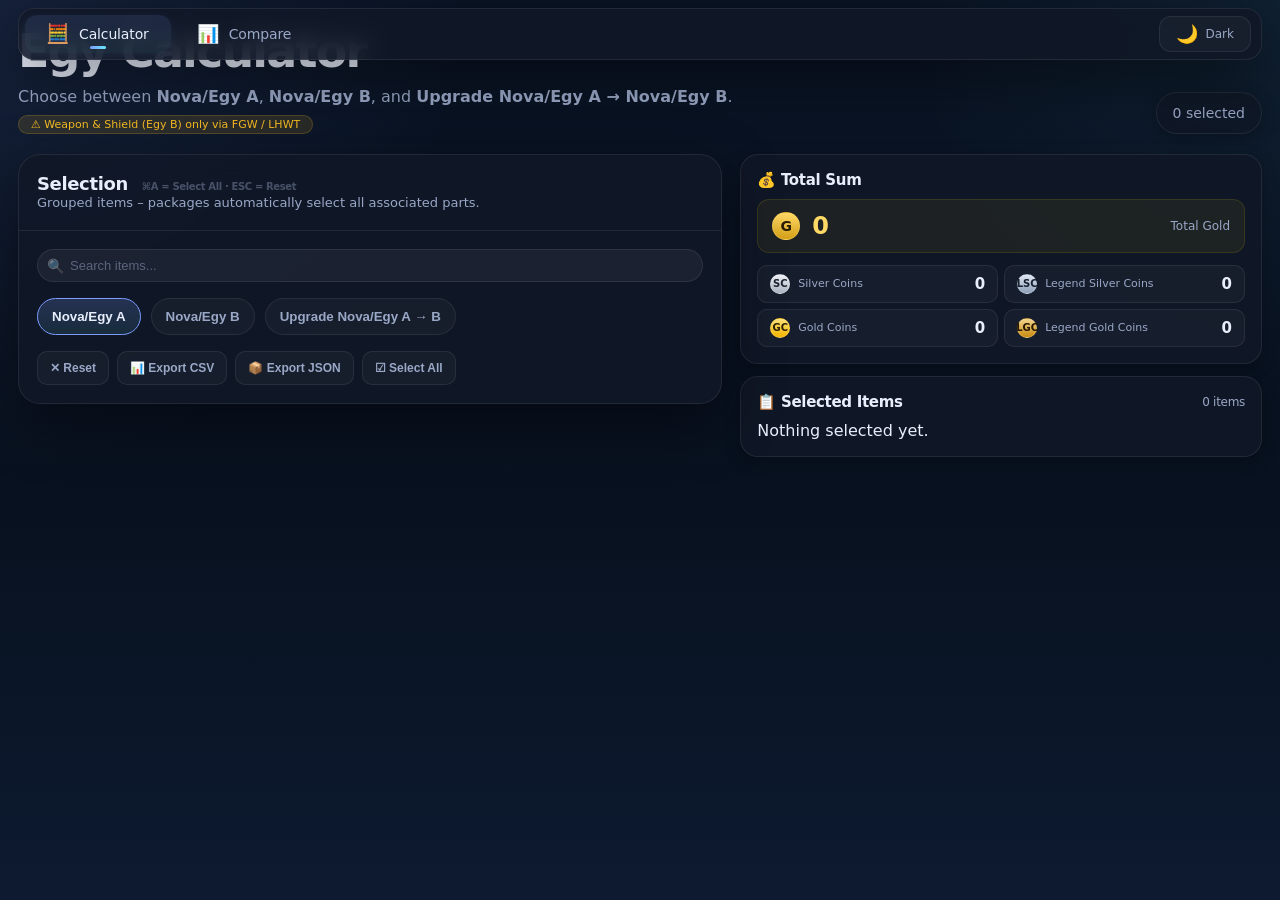
==== commit c13d1acc: "URL changes" ====
--- a/index.html
+++ b/index.html
@@ -43,9 +43,207 @@
   <!-- ===== STYLES ===== -->
   <link rel="stylesheet" href="styles/main.css" />
   <link rel="stylesheet" href="styles/menu.css" />
+  
+  <style>
+    /* ===== COMPARE SPECIFIC STYLES ===== */
+    .compare-grid {
+      display: grid;
+      grid-template-columns: 1fr 1fr;
+      gap: 18px;
+      margin-top: 16px;
+    }
+
+    .compare-col .panel-head h3 {
+      margin: 0;
+      font-size: 16px;
+      letter-spacing: -0.02em;
+      display: flex;
+      align-items: center;
+      gap: 8px;
+      flex-wrap: wrap;
+    }
+
+    .badge-a {
+      font-size: 10px;
+      font-weight: 700;
+      padding: 2px 10px;
+      border-radius: 999px;
+      background: rgba(124,156,255,.20);
+      color: var(--accent2);
+      border: 1px solid rgba(124,156,255,.20);
+    }
+
+    .badge-b {
+      font-size: 10px;
+      font-weight: 700;
+      padding: 2px 10px;
+      border-radius: 999px;
+      background: rgba(251,191,36,.20);
+      color: var(--warn);
+      border: 1px solid rgba(251,191,36,.20);
+    }
+
+    .compare-item {
+      display: flex;
+      justify-content: space-between;
+      padding: 6px 8px;
+      border-bottom: 1px solid var(--line);
+      font-size: 13px;
+      transition: border-color .4s ease;
+    }
+
+    .compare-item:last-child {
+      border-bottom: none;
+    }
+
+    .compare-item .label {
+      color: var(--muted);
+    }
+
+    .compare-item .value {
+      font-weight: 600;
+    }
+
+    .compare-item .value.gold {
+      color: #ffd966;
+    }
+
+    [data-theme="light"] .compare-item .value.gold {
+      color: #b8860b;
+    }
+
+    .compare-sub-item {
+      padding-left: 16px;
+      font-size: 12px;
+      color: var(--muted);
+      display: flex;
+      justify-content: space-between;
+      border-bottom: 1px solid var(--line);
+      padding-top: 4px;
+      padding-bottom: 4px;
+    }
+
+    .compare-sub-item .label {
+      opacity: 0.7;
+    }
+
+    .compare-sub-item .value {
+      font-weight: 500;
+    }
+
+    .compare-sub-item .value.gold {
+      color: #ffd966;
+    }
+
+    [data-theme="light"] .compare-sub-item .value.gold {
+      color: #b8860b;
+    }
+
+    .compare-total {
+      margin-top: 12px;
+      padding-top: 12px;
+      border-top: 2px solid var(--line);
+      font-size: 15px;
+      font-weight: 700;
+      display: flex;
+      flex-direction: column;
+      gap: 4px;
+    }
+
+    .compare-total .total-row {
+      display: flex;
+      justify-content: space-between;
+    }
+
+    .compare-total .total-row .value {
+      font-size: 16px;
+    }
+
+    .compare-total .total-row .value.gold {
+      color: #ffd966;
+    }
+
+    [data-theme="light"] .compare-total .total-row .value.gold {
+      color: #b8860b;
+    }
+
+    .compare-diff {
+      margin-top: 20px;
+      padding: 16px;
+      border-radius: var(--radius);
+      background: var(--item-bg);
+      border: 1px solid var(--line);
+      text-align: center;
+      transition: background .4s ease, border-color .4s ease;
+    }
+
+    [data-theme="light"] .compare-diff {
+      border-color: rgba(0,0,0,.06);
+    }
+
+    .compare-diff .label {
+      color: var(--muted);
+      font-size: 13px;
+    }
+
+    .compare-diff .value {
+      font-size: 28px;
+      font-weight: 900;
+      margin-top: 4px;
+    }
+
+    .compare-diff .value.positive {
+      color: var(--danger);
+    }
+
+    .compare-diff .value.negative {
+      color: var(--success);
+    }
+
+    .compare-diff .value.neutral {
+      color: var(--muted);
+    }
+
+    .compare-diff .sub {
+      font-size: 12px;
+      color: var(--muted);
+      margin-top: 4px;
+    }
+
+    .compare-diff .diff-currencies {
+      display: flex;
+      justify-content: center;
+      gap: 12px;
+      flex-wrap: wrap;
+      margin-top: 8px;
+      font-size: 13px;
+      color: var(--muted);
+    }
+
+    .compare-diff .diff-currencies .diff-item {
+      display: flex;
+      align-items: center;
+      gap: 4px;
+    }
+
+    @media (max-width: 768px) {
+      .compare-grid {
+        grid-template-columns: 1fr;
+        gap: 12px;
+      }
+    }
+
+    .page {
+      display: block;
+    }
+
+    .page.hidden {
+      display: none;
+    }
+  </style>
 </head>
 <body>
-  <!-- ===== FIXED MENU (außerhalb von wrap) ===== -->
+  <!-- ===== FIXED MENU ===== -->
   <div id="menuContainer"></div>
 
   <!-- ===== INSTALL BANNER ===== -->
@@ -58,101 +256,185 @@
 
   <!-- ===== MAIN APP ===== -->
   <div class="wrap" role="main">
-    <!-- ===== HEADER (mit Abstand für das fixed Menü) ===== -->
-    <header class="hero" style="margin-top: 80px;">
-      <div class="hero-left">
-        <h1>Egy Calculator</h1>
-        <p class="lead">
-          Choose between <strong>Nova/Egy A</strong>, <strong>Nova/Egy B</strong>, and <strong>Upgrade Nova/Egy A → Nova/Egy B</strong>.
-        </p>
-        <span class="note-badge" role="note" title="Weapon & Shield (Egy B) are only available via FGW or LHWT">⚠️ Weapon & Shield (Egy B) only via FGW / LHWT</span>
+    <!-- ===== CALCULATOR PAGE ===== -->
+    <div id="pageCalculator" class="page">
+      <header class="hero">
+        <div class="hero-left">
+          <h1>Egy Calculator</h1>
+          <p class="lead">
+            Choose between <strong>Nova/Egy A</strong>, <strong>Nova/Egy B</strong>, and <strong>Upgrade Nova/Egy A → Nova/Egy B</strong>.
+          </p>
+          <span class="note-badge" role="note" title="Weapon & Shield (Egy B) are only available via FGW or LHWT">⚠️ Weapon & Shield (Egy B) only via FGW / LHWT</span>
+        </div>
+        <div class="hero-actions">
+          <div class="pill" id="selCount" aria-live="polite">0 selected</div>
+        </div>
+      </header>
+
+      <div class="grid">
+        <section class="panel" aria-label="Item selection">
+          <div class="panel-head">
+            <div>
+              <h2>Selection <span class="keyboard-hint">⌘A = Select All · ESC = Reset</span></h2>
+              <div class="sub">Grouped items – packages automatically select all associated parts.</div>
+            </div>
+          </div>
+          <div class="panel-body">
+            <div class="search-box">
+              <span class="icon">🔍</span>
+              <input type="text" id="searchInput" placeholder="Search items..." aria-label="Search items" />
+            </div>
+
+            <nav class="tabs" role="tablist" aria-label="Equipment categories">
+              <button class="tab active" data-tab="Nova/Egy A" role="tab" aria-selected="true">Nova/Egy A</button>
+              <button class="tab" data-tab="Nova/Egy B" role="tab" aria-selected="false">Nova/Egy B</button>
+              <button class="tab" data-tab="Upgrade Nova/Egy A → B" role="tab" aria-selected="false">Upgrade Nova/Egy A → B</button>
+            </nav>
+
+            <div id="groupsContainer" role="list" aria-label="Item groups"></div>
+
+            <div class="actions">
+              <button id="clear" class="ghost" aria-label="Reset all selections">✕ Reset</button>
+              <button id="export" class="ghost" aria-label="Export selections as CSV">📊 Export CSV</button>
+              <button id="exportJSON" class="ghost" aria-label="Export selections as JSON">📦 Export JSON</button>
+              <button id="selectAllTabs" class="ghost" aria-label="Select or deselect all visible items">☑ Select All</button>
+            </div>
+          </div>
+        </section>
+
+        <aside class="right">
+          <section class="summary" aria-label="Total sum">
+            <h2>💰 Total Sum</h2>
+            <div class="total-main" aria-label="Total gold">
+              <span class="coin gold" aria-hidden="true">G</span>
+              <span class="amount" id="totalGold">0</span>
+              <span class="label">Total Gold</span>
+            </div>
+            <div class="total-currencies" role="list" aria-label="Currency breakdown">
+              <div class="currency-item" role="listitem">
+                <span class="coin sc" aria-hidden="true">SC</span>
+                <span class="currency-label">Silver Coins</span>
+                <span class="value" id="totalSC">0</span>
+              </div>
+              <div class="currency-item" role="listitem">
+                <span class="coin lsc" aria-hidden="true">LSC</span>
+                <span class="currency-label">Legend Silver Coins</span>
+                <span class="value" id="totalLSC">0</span>
+              </div>
+              <div class="currency-item" role="listitem">
+                <span class="coin gc" aria-hidden="true">GC</span>
+                <span class="currency-label">Gold Coins</span>
+                <span class="value" id="totalGC">0</span>
+              </div>
+              <div class="currency-item" role="listitem">
+                <span class="coin lgc" aria-hidden="true">LGC</span>
+                <span class="currency-label">Legend Gold Coins</span>
+                <span class="value" id="totalLGC">0</span>
+              </div>
+            </div>
+          </section>
+
+          <section class="summary" aria-label="Selected items list">
+            <h2>
+              📋 Selected Items
+              <span style="font-size:12px;font-weight:400;color:var(--muted);">
+                <span id="totalItemsCount">0</span> items
+              </span>
+            </h2>
+            <div class="selected-list" id="selectedList" role="list" aria-label="Your selected items">
+              <div class="small">Nothing selected yet.</div>
+            </div>
+          </section>
+        </aside>
       </div>
-      <div class="hero-actions">
-        <div class="pill" id="selCount" aria-live="polite">0 selected</div>
-      </div>
-    </header>
-
-    <!-- ===== CONTENT ===== -->
-    <div class="grid">
-      <!-- ===== SELECTION PANEL ===== -->
-      <section class="panel" aria-label="Item selection">
-        <div class="panel-head">
-          <div>
-            <h2>Selection <span class="keyboard-hint">⌘A = Select All · ESC = Reset</span></h2>
-            <div class="sub">Grouped items – packages automatically select all associated parts.</div>
+    </div>
+
+    <!-- ===== COMPARE PAGE ===== -->
+    <div id="pageCompare" class="page hidden">
+      <header class="hero">
+        <div class="hero-left">
+          <h1>Egy A vs Egy B Comparison</h1>
+          <p class="lead">
+            Compare the total costs of <strong>Nova/Egy A</strong> (including Upgrade) and <strong>Nova/Egy B</strong> side by side.
+          </p>
+          <span class="note-badge" role="note" title="Weapon & Shield (Egy B) are only available via FGW or LHWT">⚠️ Weapon & Shield (Egy B) only via FGW / LHWT</span>
+        </div>
+        <div class="hero-actions"></div>
+      </header>
+
+      <div class="compare-grid" id="compareContainer">
+        <div class="compare-col panel">
+          <div class="panel-head">
+            <h3>
+              <span>Nova/Egy A + Upgrade</span>
+              <span class="badge-a">Destruction → Immortal / Myth → Legend</span>
+            </h3>
+          </div>
+          <div class="panel-body">
+            <div id="egyAItems"></div>
+            <div class="compare-total" id="egyATotalContainer">
+              <div class="total-row">
+                <span>Total Gold</span>
+                <span class="value gold" id="egyATotalGold">0</span>
+              </div>
+              <div class="total-row" style="font-weight:400;font-size:13px;color:var(--muted);">
+                <span>SC</span> <span id="egyATotalSC">0</span>
+              </div>
+              <div class="total-row" style="font-weight:400;font-size:13px;color:var(--muted);">
+                <span>LSC</span> <span id="egyATotalLSC">0</span>
+              </div>
+              <div class="total-row" style="font-weight:400;font-size:13px;color:var(--muted);">
+                <span>GC</span> <span id="egyATotalGC">0</span>
+              </div>
+              <div class="total-row" style="font-weight:400;font-size:13px;color:var(--muted);">
+                <span>LGC</span> <span id="egyATotalLGC">0</span>
+              </div>
+            </div>
           </div>
         </div>
-        <div class="panel-body">
-          <!-- Search -->
-          <div class="search-box">
-            <span class="icon">🔍</span>
-            <input type="text" id="searchInput" placeholder="Search items..." aria-label="Search items" />
+
+        <div class="compare-col panel">
+          <div class="panel-head">
+            <h3>
+              <span>Nova/Egy B</span>
+              <span class="badge-b">Immortal / Legend</span>
+            </h3>
           </div>
-
-          <nav class="tabs" role="tablist" aria-label="Equipment categories">
-            <button class="tab active" data-tab="Nova/Egy A" role="tab" aria-selected="true">Nova/Egy A</button>
-            <button class="tab" data-tab="Nova/Egy B" role="tab" aria-selected="false">Nova/Egy B</button>
-            <button class="tab" data-tab="Upgrade Nova/Egy A → B" role="tab" aria-selected="false">Upgrade Nova/Egy A → B</button>
-          </nav>
-
-          <div id="groupsContainer" role="list" aria-label="Item groups"></div>
-
-          <div class="actions">
-            <button id="clear" class="ghost" aria-label="Reset all selections">✕ Reset</button>
-            <button id="export" class="ghost" aria-label="Export selections as CSV">📊 Export CSV</button>
-            <button id="exportJSON" class="ghost" aria-label="Export selections as JSON">📦 Export JSON</button>
-            <button id="selectAllTabs" class="ghost" aria-label="Select or deselect all visible items">☑ Select All</button>
+          <div class="panel-body">
+            <div id="egyBItems"></div>
+            <div class="compare-total" id="egyBTotalContainer">
+              <div class="total-row">
+                <span>Total Gold</span>
+                <span class="value gold" id="egyBTotalGold">0</span>
+              </div>
+              <div class="total-row" style="font-weight:400;font-size:13px;color:var(--muted);">
+                <span>SC</span> <span id="egyBTotalSC">0</span>
+              </div>
+              <div class="total-row" style="font-weight:400;font-size:13px;color:var(--muted);">
+                <span>LSC</span> <span id="egyBTotalLSC">0</span>
+              </div>
+              <div class="total-row" style="font-weight:400;font-size:13px;color:var(--muted);">
+                <span>GC</span> <span id="egyBTotalGC">0</span>
+              </div>
+              <div class="total-row" style="font-weight:400;font-size:13px;color:var(--muted);">
+                <span>LGC</span> <span id="egyBTotalLGC">0</span>
+              </div>
+            </div>
           </div>
         </div>
-      </section>
-
-      <!-- ===== SUMMARY PANEL ===== -->
-      <aside class="right">
-        <section class="summary" aria-label="Total sum">
-          <h2>💰 Total Sum</h2>
-          
-          <div class="total-main" aria-label="Total gold">
-            <span class="coin gold" aria-hidden="true">G</span>
-            <span class="amount" id="totalGold">0</span>
-            <span class="label">Total Gold</span>
-          </div>
-
-          <div class="total-currencies" role="list" aria-label="Currency breakdown">
-            <div class="currency-item" role="listitem">
-              <span class="coin sc" aria-hidden="true">SC</span>
-              <span class="currency-label">Silver Coins</span>
-              <span class="value" id="totalSC">0</span>
-            </div>
-            <div class="currency-item" role="listitem">
-              <span class="coin lsc" aria-hidden="true">LSC</span>
-              <span class="currency-label">Legend Silver Coins</span>
-              <span class="value" id="totalLSC">0</span>
-            </div>
-            <div class="currency-item" role="listitem">
-              <span class="coin gc" aria-hidden="true">GC</span>
-              <span class="currency-label">Gold Coins</span>
-              <span class="value" id="totalGC">0</span>
-            </div>
-            <div class="currency-item" role="listitem">
-              <span class="coin lgc" aria-hidden="true">LGC</span>
-              <span class="currency-label">Legend Gold Coins</span>
-              <span class="value" id="totalLGC">0</span>
-            </div>
-          </div>
-        </section>
-
-        <section class="summary" aria-label="Selected items list">
-          <h2>
-            📋 Selected Items
-            <span style="font-size:12px;font-weight:400;color:var(--muted);">
-              <span id="totalItemsCount">0</span> items
-            </span>
-          </h2>
-          <div class="selected-list" id="selectedList" role="list" aria-label="Your selected items">
-            <div class="small">Nothing selected yet.</div>
-          </div>
-        </section>
-      </aside>
+      </div>
+
+      <div class="compare-diff" id="diffBox">
+        <div class="label">💰 Price Difference (Egy B - Egy A+Upgrade)</div>
+        <div class="value" id="diffValue">0</div>
+        <div class="sub" id="diffSub">Egy B is more expensive than Egy A+Upgrade</div>
+        <div class="diff-currencies" id="diffCurrencies">
+          <span class="diff-item"><span class="coin sc">SC</span> <span id="diffSC">0</span></span>
+          <span class="diff-item"><span class="coin lsc">LSC</span> <span id="diffLSC">0</span></span>
+          <span class="diff-item"><span class="coin gc">GC</span> <span id="diffGC">0</span></span>
+          <span class="diff-item"><span class="coin lgc">LGC</span> <span id="diffLGC">0</span></span>
+        </div>
+      </div>
     </div>
   </div>
 
@@ -162,520 +444,239 @@
   <script src="data/groups.js"></script>
   <script src="menu.js"></script>
   <script>
-    // ===== MENU RENDER =====
-    document.addEventListener('DOMContentLoaded', function() {
-      renderMenu('index');
-    });
-
-    // ============================================================
-    //  SAFE EXECUTION HELPER
-    // ============================================================
-    function safeExecute(fn, fallback = null) {
-      try {
-        return fn();
-      } catch (e) {
-        console.error('Error:', e);
-        return fallback;
+    // ============================================================
+    //  ===== ROUTER =====
+    // ============================================================
+    function getPage() {
+      const path = window.location.pathname;
+      if (path.includes('/compare') || path.endsWith('/compare')) {
+        return 'compare';
       }
-    }
-
-    // ============================================================
-    //  STATE
-    // ============================================================
-    const state = {
-      tab: 'Nova/Egy A',
-      selected: new Set(),
-      searchTerm: '',
-      theme: 'dark',
+      return 'calculator';
+    }
+
+    function navigateTo(page) {
+      const base = '/legends-egy-calculator/';
+      if (page === 'compare') {
+        window.history.pushState({ page: 'compare' }, '', base + 'compare');
+      } else {
+        window.history.pushState({ page: 'calculator' }, '', base);
+      }
+      renderPage(page);
+    }
+
+    // ============================================================
+    //  ===== PAGE RENDERER =====
+    // ============================================================
+    function renderPage(page) {
+      const calcPage = document.getElementById('pageCalculator');
+      const compPage = document.getElementById('pageCompare');
+
+      if (page === 'compare') {
+        calcPage.classList.add('hidden');
+        compPage.classList.remove('hidden');
+        renderMenu('compare');
+        renderComparison();
+      } else {
+        calcPage.classList.remove('hidden');
+        compPage.classList.add('hidden');
+        renderMenu('index');
+        if (typeof initCalculator === 'function') {
+          initCalculator();
+        }
+      }
+    }
+
+    // ============================================================
+    //  ===== COMPARE LOGIC =====
+    // ============================================================
+    function renderComparison() {
+      const egyAItems = getItemsByCategory('Nova/Egy A');
+      const egyAFiltered = egyAItems.filter(i => i.group !== 'weapon_shield');
+
+      const upgradeItems = getItemsByCategory('Upgrade Nova/Egy A → B');
+      const upgradeFiltered = upgradeItems.filter(i => i.group !== 'weapon_shield');
+
+      const egyBItems = getItemsByCategory('Nova/Egy B');
+      const egyBFiltered = egyBItems.filter(i => i.group !== 'weapon_shield');
+
+      const egyASum = sumCurrencies(egyAFiltered);
+      const upgradeSum = sumCurrencies(upgradeFiltered);
+      const egyBSum = sumCurrencies(egyBFiltered);
+
+      const egyATotal = {
+        gold: egyASum.gold + upgradeSum.gold,
+        sc: egyASum.sc + upgradeSum.sc,
+        lsc: egyASum.lsc + upgradeSum.lsc,
+        gc: egyASum.gc + upgradeSum.gc,
+        lgc: egyASum.lgc + upgradeSum.lgc
+      };
+
+      // Render Egy A Items
+      const egyAContainer = document.getElementById('egyAItems');
+      egyAContainer.innerHTML = '';
+
+      egyAFiltered.forEach(item => {
+        const div = document.createElement('div');
+        div.className = 'compare-item';
+        const name = item.setTag ? `${item.name} (${item.setTag})` : item.name;
+        div.innerHTML = `
+          <span class="label">${name}</span>
+          <span class="value gold">${fmt(item.gold)}</span>
+        `;
+        egyAContainer.appendChild(div);
+      });
+
+      const sep = document.createElement('div');
+      sep.className = 'compare-item';
+      sep.style.borderBottom = '2px solid var(--line)';
+      sep.style.padding = '2px 0';
+      sep.style.margin = '4px 0';
+      sep.innerHTML = `<span style="color:var(--muted);font-size:11px;">+ Upgrade Costs</span>`;
+      egyAContainer.appendChild(sep);
+
+      upgradeFiltered.forEach(item => {
+        const div = document.createElement('div');
+        div.className = 'compare-sub-item';
+        const name = item.name;
+        div.innerHTML = `
+          <span class="label">↗ ${name}</span>
+          <span class="value gold">${fmt(item.gold)}</span>
+        `;
+        egyAContainer.appendChild(div);
+      });
+
+      // Render Egy B Items
+      const egyBContainer = document.getElementById('egyBItems');
+      egyBContainer.innerHTML = '';
+      egyBFiltered.forEach(item => {
+        const div = document.createElement('div');
+        div.className = 'compare-item';
+        const name = item.setTag ? `${item.name} (${item.setTag})` : item.name;
+        div.innerHTML = `
+          <span class="label">${name}</span>
+          <span class="value gold">${fmt(item.gold)}</span>
+        `;
+        egyBContainer.appendChild(div);
+      });
+
+      const note = document.createElement('div');
+      note.className = 'compare-item';
+      note.style.color = 'var(--warn)';
+      note.style.fontSize = '12px';
+      note.style.opacity = '0.7';
+      note.innerHTML = `
+        <span class="label">⚠️ Weapon & Shield</span>
+        <span>only via FGW / LHWT</span>
+      `;
+      egyBContainer.appendChild(note);
+
+      // Update Totals
+      document.getElementById('egyATotalGold').textContent = fmt(egyATotal.gold);
+      document.getElementById('egyATotalSC').textContent = fmt(egyATotal.sc);
+      document.getElementById('egyATotalLSC').textContent = fmt(egyATotal.lsc);
+      document.getElementById('egyATotalGC').textContent = fmt(egyATotal.gc);
+      document.getElementById('egyATotalLGC').textContent = fmt(egyATotal.lgc);
+
+      document.getElementById('egyBTotalGold').textContent = fmt(egyBSum.gold);
+      document.getElementById('egyBTotalSC').textContent = fmt(egyBSum.sc);
+      document.getElementById('egyBTotalLSC').textContent = fmt(egyBSum.lsc);
+      document.getElementById('egyBTotalGC').textContent = fmt(egyBSum.gc);
+      document.getElementById('egyBTotalLGC').textContent = fmt(egyBSum.lgc);
+
+      // Difference
+      const diffGold = egyBSum.gold - egyATotal.gold;
+      const diffSC = egyBSum.sc - egyATotal.sc;
+      const diffLSC = egyBSum.lsc - egyATotal.lsc;
+      const diffGC = egyBSum.gc - egyATotal.gc;
+      const diffLGC = egyBSum.lgc - egyATotal.lgc;
+
+      const diffEl = document.getElementById('diffValue');
+      const subEl = document.getElementById('diffSub');
+
+      diffEl.textContent = fmt(Math.abs(diffGold));
+      diffEl.className = 'value';
       
-      get items() {
-        return Object.values(ITEMS).filter(i => i.cat === this.tab);
-      },
-      
-      get packages() {
-        return Object.values(PACKAGES).filter(p => p.cat === this.tab);
-      },
-      
-      get selectedItems() {
-        return Object.values(ITEMS).filter(i => this.selected.has(i.id));
-      },
-      
-      isSelected(id) { return this.selected.has(id); },
-      
-      toggle(id) {
-        if (this.selected.has(id)) {
-          this.selected.delete(id);
-        } else {
-          this.selected.add(id);
-        }
-        this._update();
-      },
-      
-      toggleAll(itemIds) {
-        const allSelected = itemIds.every(id => this.selected.has(id));
-        if (allSelected) {
-          itemIds.forEach(id => this.selected.delete(id));
-        } else {
-          itemIds.forEach(id => this.selected.add(id));
-        }
-        this._update();
-      },
-      
-      clear() {
-        this.selected.clear();
-        this._update();
-      },
-      
-      getPackageStatus(pkg) {
-        const all = pkg.items.every(id => this.selected.has(id));
-        const count = pkg.items.filter(id => this.selected.has(id)).length;
-        return { all, count, total: pkg.items.length };
-      },
-      
-      getItemsByGroup(group) {
-        return this.items.filter(i => i.group === group);
-      },
-      
-      _update() {
-        safeExecute(() => {
-          renderGroups();
-          updateUI();
-          saveState();
-        });
-      },
-      
-      saveTheme() {
-        try { localStorage.setItem('egy_theme', this.theme); } catch (_) {}
-      },
-      
-      loadTheme() {
-        try {
-          const theme = localStorage.getItem('egy_theme');
-          if (theme) { this.theme = theme; return true; }
-        } catch (_) {}
-        return false;
+      if (diffGold > 0) {
+        diffEl.classList.add('positive');
+        subEl.textContent = `Egy B is ${fmt(diffGold)} more expensive than Egy A + Upgrade`;
+      } else if (diffGold < 0) {
+        diffEl.classList.add('negative');
+        subEl.textContent = `Egy B is ${fmt(Math.abs(diffGold))} cheaper than Egy A + Upgrade`;
+      } else {
+        diffEl.classList.add('neutral');
+        subEl.textContent = 'Egy B and Egy A + Upgrade cost the same';
       }
-    };
-
-    // ============================================================
-    //  UTILITY
+
+      document.getElementById('diffSC').textContent = fmt(Math.abs(diffSC));
+      document.getElementById('diffLSC').textContent = fmt(Math.abs(diffLSC));
+      document.getElementById('diffGC').textContent = fmt(Math.abs(diffGC));
+      document.getElementById('diffLGC').textContent = fmt(Math.abs(diffLGC));
+    }
+
+    // ============================================================
+    //  ===== UTILITY =====
     // ============================================================
     const formatter = new Intl.NumberFormat('de-DE');
     const fmt = n => formatter.format(n || 0);
 
-    function getDisplayName(item) {
-      if (item.upgradeFrom && item.upgradeTo) {
-        return `${item.name} (${item.upgradeFrom} → ${item.upgradeTo})`;
-      }
-      if (item.setTag && item.setTag !== 'Upgrade') {
-        return `${item.name} (${item.setTag})`;
-      }
-      return item.name;
-    }
-
-    function getPriceParts(item) {
-      const parts = [];
-      if (item.gold) parts.push({ type: 'gold', label: 'G', value: item.gold, cls: 'gold-price' });
-      if (item.sc) parts.push({ type: 'sc', label: 'SC', value: item.sc });
-      if (item.lsc) parts.push({ type: 'lsc', label: 'LSC', value: item.lsc });
-      if (item.gc) parts.push({ type: 'gc', label: 'GC', value: item.gc });
-      if (item.lgc) parts.push({ type: 'lgc', label: 'LGC', value: item.lgc });
-      return parts;
-    }
-
-    // ============================================================
-    //  STORAGE (with validation)
-    // ============================================================
-    function saveState() {
+    function getItemsByCategory(cat) {
+      return Object.values(ITEMS).filter(i => i.cat === cat);
+    }
+
+    function sumCurrencies(items) {
+      let gold = 0, sc = 0, lsc = 0, gc = 0, lgc = 0;
+      items.forEach(item => {
+        gold += item.gold || 0;
+        sc += item.sc || 0;
+        lsc += item.lsc || 0;
+        gc += item.gc || 0;
+        lgc += item.lgc || 0;
+      });
+      return { gold, sc, lsc, gc, lgc };
+    }
+
+    // ============================================================
+    //  ===== THEME =====
+    // ============================================================
+    function applyTheme() {
+      let theme = 'dark';
       try {
-        localStorage.setItem('egy_state', JSON.stringify({
-          tab: state.tab,
-          selected: [...state.selected]
-        }));
+        const saved = localStorage.getItem('egy_theme');
+        if (saved) theme = saved;
       } catch (_) {}
-    }
-
-    function loadState() {
-      try {
-        const raw = localStorage.getItem('egy_state');
-        if (!raw) return false;
-        const data = JSON.parse(raw);
-        
-        const validTabs = ['Nova/Egy A', 'Nova/Egy B', 'Upgrade Nova/Egy A → B'];
-        if (data.tab && validTabs.includes(data.tab)) {
-          state.tab = data.tab;
-        }
-        
-        if (Array.isArray(data.selected)) {
-          const validIds = new Set(Object.keys(ITEMS));
-          const validSelected = data.selected.filter(id => validIds.has(id));
-          state.selected = new Set(validSelected);
-        }
-        
-        return true;
-      } catch (_) { return false; }
-    }
-
-    // ============================================================
-    //  THEME
-    // ============================================================
-    function applyTheme() {
-      document.documentElement.setAttribute('data-theme', state.theme);
-    }
-
-    // ============================================================
-    //  RENDER FUNCTIONS
-    // ============================================================
-    function renderGroups() {
-      const container = document.getElementById('groupsContainer');
-      container.innerHTML = '';
-
-      if (state.tab === 'Nova/Egy B' || state.tab === 'Upgrade Nova/Egy A → B') {
-        const info = document.createElement('div');
-        info.className = 'info-box';
-        info.innerHTML = `
-          <span class="icon">⚠️</span>
-          <span><strong>Weapon & Shield (Egy B)</strong> can only be obtained via <strong>FGW</strong> or <strong>LHWT</strong>. Direct purchase is not possible.</span>
-        `;
-        container.appendChild(info);
-      }
-
-      const searchTerm = state.searchTerm.toLowerCase().trim();
-
-      const groupsMap = {};
-      state.items.forEach(item => {
-        if (!groupsMap[item.group]) groupsMap[item.group] = [];
-        groupsMap[item.group].push(item);
-      });
-
-      state.packages.forEach(pkg => {
-        const firstItem = ITEMS[pkg.items[0]];
-        if (firstItem) {
-          const group = firstItem.group;
-          if (!groupsMap[group]) groupsMap[group] = [];
-          if (!groupsMap[group]._packages) groupsMap[group]._packages = [];
-          groupsMap[group]._packages.push(pkg);
-        }
-      });
-
-      for (const [groupKey, groupData] of Object.entries(groupsMap)) {
-        const groupInfo = GROUPS[groupKey] || { label: groupKey, icon: '📦' };
-        const pkgList = groupData._packages || [];
-        const actualItems = groupData.filter(i => i.id);
-
-        const filteredItems = searchTerm
-          ? actualItems.filter(i => getDisplayName(i).toLowerCase().includes(searchTerm))
-          : actualItems;
-
-        const groupEl = document.createElement('div');
-        groupEl.className = 'group';
-        if (filteredItems.length === 0 && searchTerm) {
-          groupEl.classList.add('hidden');
-        }
-
-        const selectedCount = filteredItems.filter(i => state.isSelected(i.id)).length;
-        const totalCount = filteredItems.length;
-        const progress = totalCount > 0 ? (selectedCount / totalCount) * 100 : 0;
-        const allSelected = selectedCount === totalCount && totalCount > 0;
-
-        const header = document.createElement('div');
-        header.className = 'group-header';
-        header.innerHTML = `
-          <h3>${groupInfo.icon} ${groupInfo.label}</h3>
-          <div class="progress-wrapper">
-            <div class="progress-bar">
-              <div class="progress-fill" style="width:${progress}%"></div>
-            </div>
-            <span class="progress-text">${selectedCount}/${totalCount}</span>
-          </div>
-          <div class="group-actions">
-            ${pkgList.map(pkg => {
-              const status = state.getPackageStatus(pkg);
-              const label = status.all ? '✓ ' + pkg.name : pkg.name;
-              const cls = status.all ? 'complete' : '';
-              return `<button class="${cls}" data-pkg="${pkg.id}">${label}</button>`;
-            }).join('')}
-            <button class="select-all" data-select-group="${groupKey}">${allSelected ? '✕ None' : '☑ All'}</button>
-          </div>
-        `;
-        groupEl.appendChild(header);
-
-        const itemsContainer = document.createElement('div');
-        itemsContainer.className = 'group-items';
-
-        filteredItems.forEach(item => {
-          const row = document.createElement('div');
-          row.className = 'item-row' + (state.isSelected(item.id) ? ' selected' : '');
-          row.dataset.itemId = item.id;
-          row.tabIndex = 0;
-          row.setAttribute('role', 'checkbox');
-          row.setAttribute('aria-checked', state.isSelected(item.id) ? 'true' : 'false');
-
-          const checked = state.isSelected(item.id);
-          const priceParts = getPriceParts(item);
-
-          row.innerHTML = `
-            <input type="checkbox" ${checked ? 'checked' : ''} aria-hidden="true" />
-            <div class="item-info">
-              <span class="item-name">${getDisplayName(item)}</span>
-              <div class="item-prices">
-                ${priceParts.map(p => 
-                  `<span class="price ${p.cls || ''}"><span class="coin ${p.type}">${p.label}</span>${fmt(p.value)}</span>`
-                ).join('')}
-              </div>
-            </div>
-          `;
-
-          const checkbox = row.querySelector('input');
-
-          checkbox.addEventListener('change', (e) => {
-            e.stopPropagation();
-            state.toggle(item.id);
-          });
-
-          row.addEventListener('click', (e) => {
-            if (e.target === checkbox) return;
-            checkbox.checked = !checkbox.checked;
-            checkbox.dispatchEvent(new Event('change'));
-          });
-
-          row.addEventListener('keydown', (e) => {
-            if (e.key === ' ' || e.key === 'Enter') {
-              e.preventDefault();
-              checkbox.checked = !checkbox.checked;
-              checkbox.dispatchEvent(new Event('change'));
-            }
-          });
-
-          itemsContainer.appendChild(row);
-        });
-
-        groupEl.appendChild(itemsContainer);
-        container.appendChild(groupEl);
-      }
-
-      container.querySelectorAll('[data-pkg]').forEach(btn => {
-        btn.addEventListener('click', () => {
-          const pkg = PACKAGES[btn.dataset.pkg];
-          if (!pkg) return;
-          const status = state.getPackageStatus(pkg);
-          if (status.all) {
-            pkg.items.forEach(id => state.selected.delete(id));
-          } else {
-            pkg.items.forEach(id => state.selected.add(id));
-          }
-          state._update();
-        });
-      });
-
-      container.querySelectorAll('[data-select-group]').forEach(btn => {
-        btn.addEventListener('click', () => {
-          const groupKey = btn.dataset.selectGroup;
-          const items = state.getItemsByGroup(groupKey);
-          state.toggleAll(items.map(i => i.id));
-        });
-      });
-    }
-
-    function updateUI() {
-      const sel = state.selectedItems;
-      let gold = 0, sc = 0, lsc = 0, gc = 0, lgc = 0;
-
-      const list = document.getElementById('selectedList');
-      list.innerHTML = '';
-
-      if (sel.length === 0) {
-        list.innerHTML = '<div class="small">Nothing selected yet.</div>';
-      } else {
-        sel.forEach((item, index) => {
-          gold += item.gold || 0;
-          sc += item.sc || 0;
-          lsc += item.lsc || 0;
-          gc += item.gc || 0;
-          lgc += item.lgc || 0;
-
-          const row = document.createElement('div');
-          row.className = 'selected-item';
-
-          const priceParts = getPriceParts(item);
-          
-          let badge = '↑';
-          if (item.cat === 'Nova/Egy A') badge = 'A';
-          else if (item.cat === 'Nova/Egy B') badge = 'B';
-
-          row.innerHTML = `
-            <span class="order-number">${index + 1}</span>
-            <div class="item-icon">${GROUP_ICONS[item.group] || '📦'}</div>
-            <div class="item-details">
-              <div class="name">
-                ${getDisplayName(item)}
-                <span class="badge">${badge}</span>
-              </div>
-              <div class="meta">${item.cat} · ${GROUPS[item.group]?.label || item.group}</div>
-              <div class="item-prices-compact">
-                ${priceParts.map(p => 
-                  `<span class="price-tag"><span class="coin ${p.type}">${p.label}</span>${fmt(p.value)}</span>`
-                ).join('')}
-              </div>
-            </div>
-            <div class="item-actions">
-              <button class="remove-btn" data-remove="${item.id}">✕ Remove</button>
-              <span class="group-label">${GROUPS[item.group]?.label || item.group}</span>
-            </div>
-          `;
-          list.appendChild(row);
-        });
-      }
-
-      list.querySelectorAll('.remove-btn').forEach(btn => {
-        btn.addEventListener('click', (e) => {
-          e.stopPropagation();
-          state.selected.delete(btn.dataset.remove);
-          state._update();
-        });
-      });
-
-      document.getElementById('totalGold').textContent = fmt(gold);
-      document.getElementById('totalSC').textContent = fmt(sc);
-      document.getElementById('totalLSC').textContent = fmt(lsc);
-      document.getElementById('totalGC').textContent = fmt(gc);
-      document.getElementById('totalLGC').textContent = fmt(lgc);
-
-      document.getElementById('selCount').textContent = `${sel.length} selected`;
-      document.getElementById('totalItemsCount').textContent = sel.length;
-    }
-
-    // ============================================================
-    //  TAB MANAGEMENT
-    // ============================================================
-    function setTab(tab) {
-      state.tab = tab;
-      document.querySelectorAll('.tab').forEach(t => {
-        const isActive = t.dataset.tab === tab;
-        t.classList.toggle('active', isActive);
-        t.setAttribute('aria-selected', isActive ? 'true' : 'false');
-      });
-      state._update();
-    }
-
-    // ============================================================
-    //  KEYBOARD SHORTCUTS
-    // ============================================================
-    document.addEventListener('keydown', (e) => {
-      if ((e.metaKey || e.ctrlKey) && e.key === 'a') {
-        e.preventDefault();
-        state.toggleAll(state.items.map(i => i.id));
-      }
-      
-      if (e.key === 'Escape') {
-        e.preventDefault();
-        state.clear();
-      }
+      document.documentElement.setAttribute('data-theme', theme);
+    }
+    applyTheme();
+
+    // ============================================================
+    //  ===== MENU =====
+    // ============================================================
+    document.addEventListener('DOMContentLoaded', function() {
+      const initialPage = getPage();
+      renderPage(initialPage);
     });
 
     // ============================================================
-    //  EVENT LISTENERS
-    // ============================================================
-    document.querySelectorAll('.tab').forEach(btn => {
-      btn.addEventListener('click', () => setTab(btn.dataset.tab));
+    //  ===== POPSTATE (Browser Back/Forward) =====
+    // ============================================================
+    window.addEventListener('popstate', function() {
+      const page = getPage();
+      renderPage(page);
     });
 
-    document.getElementById('searchInput').addEventListener('input', (e) => {
-      const raw = e.target.value;
-      const sanitized = raw.replace(/[<>]/g, '');
-      if (sanitized !== raw) {
-        e.target.value = sanitized;
-      }
-      state.searchTerm = sanitized;
-      renderGroups();
-    });
-
-    document.getElementById('clear').addEventListener('click', () => state.clear());
-
-    document.getElementById('selectAllTabs').addEventListener('click', () => {
-      state.toggleAll(state.items.map(i => i.id));
-    });
-
-    document.getElementById('export').addEventListener('click', () => {
-      const sel = state.selectedItems;
-      if (sel.length === 0) { alert('No items selected.'); return; }
-      
-      try {
-        const headers = ['Category', 'Group', 'Name', 'Set', 'Upgrade From', 'Upgrade To', 'Gold', 'SC', 'LSC', 'GC', 'LGC'];
-        const rows = sel.map(i => [
-          i.cat, i.group, i.name, i.setTag || '', i.upgradeFrom || '', i.upgradeTo || '', 
-          i.gold || 0, i.sc || 0, i.lsc || 0, i.gc || 0, i.lgc || 0
-        ]);
-        const csv = [headers.join(';'), ...rows.map(r => r.join(';'))].join('\n');
-        const blob = new Blob([csv], { type: 'text/csv;charset=utf-8' });
-        const url = URL.createObjectURL(blob);
-        const a = document.createElement('a');
-        a.href = url;
-        a.download = 'egy_calculator.csv';
-        a.click();
-        URL.revokeObjectURL(url);
-      } catch (e) {
-        console.error('Export failed:', e);
-        alert('Export failed. Please try again.');
-      }
-    });
-
-    document.getElementById('exportJSON').addEventListener('click', () => {
-      const sel = state.selectedItems;
-      if (sel.length === 0) { alert('No items selected.'); return; }
-      
-      try {
-        const data = {
-          version: '1.0',
-          exportedAt: new Date().toISOString(),
-          tab: state.tab,
-          selected: sel.map(i => i.id)
-        };
-        const blob = new Blob([JSON.stringify(data, null, 2)], { type: 'application/json' });
-        const url = URL.createObjectURL(blob);
-        const a = document.createElement('a');
-        a.href = url;
-        a.download = 'egy_calculator_profile.json';
-        a.click();
-        URL.revokeObjectURL(url);
-      } catch (e) {
-        console.error('Export failed:', e);
-        alert('Export failed. Please try again.');
-      }
-    });
-
-    // ============================================================
-    //  ERROR HANDLING
-    // ============================================================
-    window.addEventListener('error', (e) => {
-      console.error('Global error:', e.message);
-    });
-
-    // ============================================================
-    //  INIT
-    // ============================================================
-    function init() {
-      // Theme laden
-      if (!state.loadTheme()) state.theme = 'dark';
-      applyTheme();
-      
-      // State laden
-      loadState();
-      
-      // Tabs aktualisieren
-      document.querySelectorAll('.tab').forEach(t => {
-        const isActive = t.dataset.tab === state.tab;
-        t.classList.toggle('active', isActive);
-        t.setAttribute('aria-selected', isActive ? 'true' : 'false');
-      });
-      
-      // Render
-      renderGroups();
-      updateUI();
-    }
-
-    // App starten
-    safeExecute(init);
+    // ============================================================
+    //  ===== EXPOSE CALCULATOR INIT =====
+    // ============================================================
+    // Wird von app.js überschrieben, wenn geladen
+    let initCalculator = function() {
+      console.log('Calculator init - waiting for app.js');
+    };
+
+    // Lade app.js für Calculator-Logik
+    const script = document.createElement('script');
+    script.src = 'app.js';
+    document.body.appendChild(script);
   </script>
 </body>
-</html>+</html>
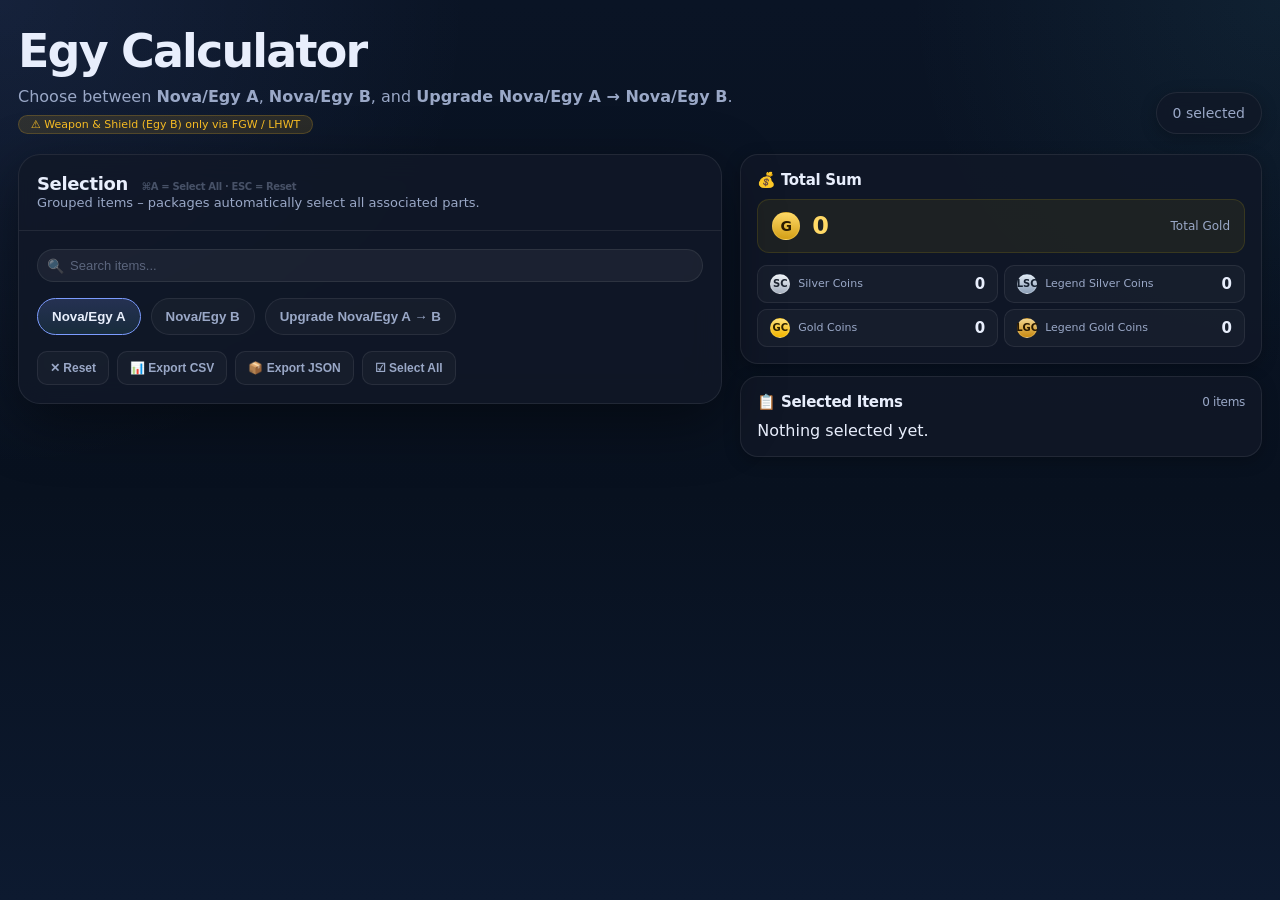
==== commit 93ebf3a7: "Items shown again" ====
--- a/index.html
+++ b/index.html
@@ -438,12 +438,592 @@
     </div>
   </div>
 
-  <!-- ===== SCRIPTS ===== -->
-  <script src="data/items.js"></script>
-  <script src="data/packages.js"></script>
-  <script src="data/groups.js"></script>
-  <script src="menu.js"></script>
+  <!-- ===== ALLE SCRIPTS IN EINER DATEI ===== -->
   <script>
+    // ============================================================
+    //  ===== DATA =====
+    // ============================================================
+    const ITEMS = {
+      'a-weapon':   { id:'a-weapon',   cat:'Nova/Egy A', group:'weapon_shield', name:'Weapon', gold:2000000000, sc:100, lsc:10000 },
+      'a-shield':   { id:'a-shield',   cat:'Nova/Egy A', group:'weapon_shield', name:'Shield', gold:2000000000, sc:100, lsc:10000 },
+      'a-head':     { id:'a-head',     cat:'Nova/Egy A', group:'armor', name:'Head', setTag:'Destruction', gold:1000000000, sc:50, lsc:1000 },
+      'a-chest':    { id:'a-chest',    cat:'Nova/Egy A', group:'armor', name:'Chest', setTag:'Destruction', gold:1000000000, sc:50, lsc:1000 },
+      'a-legs':     { id:'a-legs',     cat:'Nova/Egy A', group:'armor', name:'Legs', setTag:'Destruction', gold:1000000000, sc:50, lsc:1000 },
+      'a-shoulder': { id:'a-shoulder', cat:'Nova/Egy A', group:'armor', name:'Shoulder', setTag:'Destruction', gold:1000000000, sc:50, lsc:1000 },
+      'a-hands':    { id:'a-hands',    cat:'Nova/Egy A', group:'armor', name:'Hands', setTag:'Destruction', gold:1000000000, sc:50, lsc:1000 },
+      'a-foot':     { id:'a-foot',     cat:'Nova/Egy A', group:'armor', name:'Foot', setTag:'Destruction', gold:1000000000, sc:50, lsc:1000 },
+      'a-earring':  { id:'a-earring',  cat:'Nova/Egy A', group:'accessory', name:'Earring', setTag:'Myth', gold:1500000000, sc:100, lsc:4000 },
+      'a-necklace': { id:'a-necklace', cat:'Nova/Egy A', group:'accessory', name:'Necklace', setTag:'Myth', gold:2000000000, sc:100, lsc:6000 },
+      'a-ring1':    { id:'a-ring1',    cat:'Nova/Egy A', group:'accessory', name:'1. Ring', setTag:'Myth', gold:1000000000, sc:100, lsc:2000 },
+      'a-ring2':    { id:'a-ring2',    cat:'Nova/Egy A', group:'accessory', name:'2. Ring', setTag:'Myth', gold:1000000000, sc:100, lsc:2000 },
+
+      'b-head':     { id:'b-head',     cat:'Nova/Egy B', group:'armor', name:'Head', setTag:'Immortal', gold:2000000000, sc:100, lsc:2000, gc:25, lgc:2000 },
+      'b-chest':    { id:'b-chest',    cat:'Nova/Egy B', group:'armor', name:'Chest', setTag:'Immortal', gold:2000000000, sc:100, lsc:2000, gc:25, lgc:2000 },
+      'b-legs':     { id:'b-legs',     cat:'Nova/Egy B', group:'armor', name:'Legs', setTag:'Immortal', gold:2000000000, sc:100, lsc:2000, gc:25, lgc:2000 },
+      'b-shoulder': { id:'b-shoulder', cat:'Nova/Egy B', group:'armor', name:'Shoulder', setTag:'Immortal', gold:2000000000, sc:100, lsc:2000, gc:25, lgc:2000 },
+      'b-hands':    { id:'b-hands',    cat:'Nova/Egy B', group:'armor', name:'Hands', setTag:'Immortal', gold:2000000000, sc:100, lsc:2000, gc:25, lgc:2000 },
+      'b-foot':     { id:'b-foot',     cat:'Nova/Egy B', group:'armor', name:'Foot', setTag:'Immortal', gold:2000000000, sc:100, lsc:2000, gc:25, lgc:2000 },
+      'b-earring':  { id:'b-earring',  cat:'Nova/Egy B', group:'accessory', name:'Earring', setTag:'Legend', gold:2000000000, sc:200, lsc:8000, gc:50, lgc:4000 },
+      'b-necklace': { id:'b-necklace', cat:'Nova/Egy B', group:'accessory', name:'Necklace', setTag:'Legend', gold:2000000000, sc:200, lsc:12000, gc:50, lgc:6000 },
+      'b-ring1':    { id:'b-ring1',    cat:'Nova/Egy B', group:'accessory', name:'1. Ring', setTag:'Legend', gold:2000000000, sc:200, lsc:4000, gc:50, lgc:2000 },
+      'b-ring2':    { id:'b-ring2',    cat:'Nova/Egy B', group:'accessory', name:'2. Ring', setTag:'Legend', gold:2000000000, sc:200, lsc:4000, gc:50, lgc:2000 },
+
+      'u-head':     { id:'u-head',     cat:'Upgrade Nova/Egy A → B', group:'armor', name:'Head', upgradeFrom:'Destruction', upgradeTo:'Immortal', gold:2000000000, sc:50, lsc:1000, gc:25, lgc:2000 },
+      'u-chest':    { id:'u-chest',    cat:'Upgrade Nova/Egy A → B', group:'armor', name:'Chest', upgradeFrom:'Destruction', upgradeTo:'Immortal', gold:2000000000, sc:50, lsc:1000, gc:25, lgc:2000 },
+      'u-legs':     { id:'u-legs',     cat:'Upgrade Nova/Egy A → B', group:'armor', name:'Legs', upgradeFrom:'Destruction', upgradeTo:'Immortal', gold:2000000000, sc:50, lsc:1000, gc:25, lgc:2000 },
+      'u-shoulder': { id:'u-shoulder', cat:'Upgrade Nova/Egy A → B', group:'armor', name:'Shoulder', upgradeFrom:'Destruction', upgradeTo:'Immortal', gold:2000000000, sc:50, lsc:1000, gc:25, lgc:2000 },
+      'u-hands':    { id:'u-hands',    cat:'Upgrade Nova/Egy A → B', group:'armor', name:'Hands', upgradeFrom:'Destruction', upgradeTo:'Immortal', gold:2000000000, sc:50, lsc:1000, gc:25, lgc:2000 },
+      'u-foot':     { id:'u-foot',     cat:'Upgrade Nova/Egy A → B', group:'armor', name:'Foot', upgradeFrom:'Destruction', upgradeTo:'Immortal', gold:2000000000, sc:50, lsc:1000, gc:25, lgc:2000 },
+      'u-earring':  { id:'u-earring',  cat:'Upgrade Nova/Egy A → B', group:'accessory', name:'Earring', upgradeFrom:'Myth', upgradeTo:'Legend', gold:2000000000, sc:100, lsc:4000, gc:50, lgc:4000 },
+      'u-necklace': { id:'u-necklace', cat:'Upgrade Nova/Egy A → B', group:'accessory', name:'Necklace', upgradeFrom:'Myth', upgradeTo:'Legend', gold:2000000000, sc:100, lsc:6000, gc:50, lgc:6000 },
+      'u-ring1':    { id:'u-ring1',    cat:'Upgrade Nova/Egy A → B', group:'accessory', name:'1. Ring', upgradeFrom:'Myth', upgradeTo:'Legend', gold:2000000000, sc:100, lsc:2000, gc:50, lgc:2000 },
+      'u-ring2':    { id:'u-ring2',    cat:'Upgrade Nova/Egy A → B', group:'accessory', name:'2. Ring', upgradeFrom:'Myth', upgradeTo:'Legend', gold:2000000000, sc:100, lsc:2000, gc:50, lgc:2000 },
+    };
+
+    const PACKAGES = {
+      'a-weapon_shield': { id:'a-weapon_shield', cat:'Nova/Egy A', name:'Weapon + Shield', items: ['a-weapon','a-shield'] },
+      'a-set': { id:'a-set', cat:'Nova/Egy A', name:'Set', items: ['a-head','a-chest','a-legs','a-shoulder','a-hands','a-foot'] },
+      'a-accessory': { id:'a-accessory', cat:'Nova/Egy A', name:'Accessory', items: ['a-earring','a-necklace','a-ring1','a-ring2'] },
+      'b-set': { id:'b-set', cat:'Nova/Egy B', name:'Set', items: ['b-head','b-chest','b-legs','b-shoulder','b-hands','b-foot'] },
+      'b-accessory': { id:'b-accessory', cat:'Nova/Egy B', name:'Accessory', items: ['b-earring','b-necklace','b-ring1','b-ring2'] },
+      'u-set': { id:'u-set', cat:'Upgrade Nova/Egy A → B', name:'Set', items: ['u-head','u-chest','u-legs','u-shoulder','u-hands','u-foot'] },
+      'u-accessory': { id:'u-accessory', cat:'Upgrade Nova/Egy A → B', name:'Accessory', items: ['u-earring','u-necklace','u-ring1','u-ring2'] },
+    };
+
+    const GROUPS = {
+      weapon_shield: { label:'Weapon & Shield', icon:'⚔️' },
+      armor: { label:'Armor', icon:'🛡️' },
+      accessory: { label:'Accessories', icon:'💎' }
+    };
+
+    const GROUP_ICONS = {
+      weapon_shield: '⚔️',
+      armor: '🛡️',
+      accessory: '💎'
+    };
+
+    // ============================================================
+    //  ===== STATE =====
+    // ============================================================
+    const state = {
+      tab: 'Nova/Egy A',
+      selected: new Set(),
+      searchTerm: '',
+      theme: 'dark',
+      
+      get items() {
+        return Object.values(ITEMS).filter(i => i.cat === this.tab);
+      },
+      
+      get packages() {
+        return Object.values(PACKAGES).filter(p => p.cat === this.tab);
+      },
+      
+      get selectedItems() {
+        return Object.values(ITEMS).filter(i => this.selected.has(i.id));
+      },
+      
+      isSelected(id) { return this.selected.has(id); },
+      
+      toggle(id) {
+        if (this.selected.has(id)) {
+          this.selected.delete(id);
+        } else {
+          this.selected.add(id);
+        }
+        this._update();
+      },
+      
+      toggleAll(itemIds) {
+        const allSelected = itemIds.every(id => this.selected.has(id));
+        if (allSelected) {
+          itemIds.forEach(id => this.selected.delete(id));
+        } else {
+          itemIds.forEach(id => this.selected.add(id));
+        }
+        this._update();
+      },
+      
+      clear() {
+        this.selected.clear();
+        this._update();
+      },
+      
+      getPackageStatus(pkg) {
+        const all = pkg.items.every(id => this.selected.has(id));
+        const count = pkg.items.filter(id => this.selected.has(id)).length;
+        return { all, count, total: pkg.items.length };
+      },
+      
+      getItemsByGroup(group) {
+        return this.items.filter(i => i.group === group);
+      },
+      
+      _update() {
+        safeExecute(() => {
+          renderGroups();
+          updateUI();
+          saveState();
+        });
+      },
+      
+      saveTheme() {
+        try { localStorage.setItem('egy_theme', this.theme); } catch (_) {}
+      },
+      
+      loadTheme() {
+        try {
+          const theme = localStorage.getItem('egy_theme');
+          if (theme) { this.theme = theme; return true; }
+        } catch (_) {}
+        return false;
+      }
+    };
+
+    // ============================================================
+    //  ===== SAFE EXECUTION =====
+    // ============================================================
+    function safeExecute(fn, fallback = null) {
+      try {
+        return fn();
+      } catch (e) {
+        console.error('Error:', e);
+        return fallback;
+      }
+    }
+
+    // ============================================================
+    //  ===== UTILITY =====
+    // ============================================================
+    const formatter = new Intl.NumberFormat('de-DE');
+    const fmt = n => formatter.format(n || 0);
+
+    function getDisplayName(item) {
+      if (item.upgradeFrom && item.upgradeTo) {
+        return `${item.name} (${item.upgradeFrom} → ${item.upgradeTo})`;
+      }
+      if (item.setTag && item.setTag !== 'Upgrade') {
+        return `${item.name} (${item.setTag})`;
+      }
+      return item.name;
+    }
+
+    function getPriceParts(item) {
+      const parts = [];
+      if (item.gold) parts.push({ type: 'gold', label: 'G', value: item.gold, cls: 'gold-price' });
+      if (item.sc) parts.push({ type: 'sc', label: 'SC', value: item.sc });
+      if (item.lsc) parts.push({ type: 'lsc', label: 'LSC', value: item.lsc });
+      if (item.gc) parts.push({ type: 'gc', label: 'GC', value: item.gc });
+      if (item.lgc) parts.push({ type: 'lgc', label: 'LGC', value: item.lgc });
+      return parts;
+    }
+
+    // ============================================================
+    //  ===== STORAGE =====
+    // ============================================================
+    function saveState() {
+      try {
+        localStorage.setItem('egy_state', JSON.stringify({
+          tab: state.tab,
+          selected: [...state.selected]
+        }));
+      } catch (_) {}
+    }
+
+    function loadState() {
+      try {
+        const raw = localStorage.getItem('egy_state');
+        if (!raw) return false;
+        const data = JSON.parse(raw);
+        
+        const validTabs = ['Nova/Egy A', 'Nova/Egy B', 'Upgrade Nova/Egy A → B'];
+        if (data.tab && validTabs.includes(data.tab)) {
+          state.tab = data.tab;
+        }
+        
+        if (Array.isArray(data.selected)) {
+          const validIds = new Set(Object.keys(ITEMS));
+          const validSelected = data.selected.filter(id => validIds.has(id));
+          state.selected = new Set(validSelected);
+        }
+        
+        return true;
+      } catch (_) { return false; }
+    }
+
+    // ============================================================
+    //  ===== THEME =====
+    // ============================================================
+    function applyTheme() {
+      document.documentElement.setAttribute('data-theme', state.theme);
+    }
+
+    // ============================================================
+    //  ===== RENDER FUNCTIONS =====
+    // ============================================================
+    function renderGroups() {
+      const container = document.getElementById('groupsContainer');
+      if (!container) return;
+      container.innerHTML = '';
+
+      if (state.tab === 'Nova/Egy B' || state.tab === 'Upgrade Nova/Egy A → B') {
+        const info = document.createElement('div');
+        info.className = 'info-box';
+        info.innerHTML = `
+          <span class="icon">⚠️</span>
+          <span><strong>Weapon & Shield (Egy B)</strong> can only be obtained via <strong>FGW</strong> or <strong>LHWT</strong>. Direct purchase is not possible.</span>
+        `;
+        container.appendChild(info);
+      }
+
+      const searchTerm = state.searchTerm.toLowerCase().trim();
+
+      const groupsMap = {};
+      state.items.forEach(item => {
+        if (!groupsMap[item.group]) groupsMap[item.group] = [];
+        groupsMap[item.group].push(item);
+      });
+
+      state.packages.forEach(pkg => {
+        const firstItem = ITEMS[pkg.items[0]];
+        if (firstItem) {
+          const group = firstItem.group;
+          if (!groupsMap[group]) groupsMap[group] = [];
+          if (!groupsMap[group]._packages) groupsMap[group]._packages = [];
+          groupsMap[group]._packages.push(pkg);
+        }
+      });
+
+      for (const [groupKey, groupData] of Object.entries(groupsMap)) {
+        const groupInfo = GROUPS[groupKey] || { label: groupKey, icon: '📦' };
+        const pkgList = groupData._packages || [];
+        const actualItems = groupData.filter(i => i.id);
+
+        const filteredItems = searchTerm
+          ? actualItems.filter(i => getDisplayName(i).toLowerCase().includes(searchTerm))
+          : actualItems;
+
+        const groupEl = document.createElement('div');
+        groupEl.className = 'group';
+        if (filteredItems.length === 0 && searchTerm) {
+          groupEl.classList.add('hidden');
+        }
+
+        const selectedCount = filteredItems.filter(i => state.isSelected(i.id)).length;
+        const totalCount = filteredItems.length;
+        const progress = totalCount > 0 ? (selectedCount / totalCount) * 100 : 0;
+        const allSelected = selectedCount === totalCount && totalCount > 0;
+
+        const header = document.createElement('div');
+        header.className = 'group-header';
+        header.innerHTML = `
+          <h3>${groupInfo.icon} ${groupInfo.label}</h3>
+          <div class="progress-wrapper">
+            <div class="progress-bar">
+              <div class="progress-fill" style="width:${progress}%"></div>
+            </div>
+            <span class="progress-text">${selectedCount}/${totalCount}</span>
+          </div>
+          <div class="group-actions">
+            ${pkgList.map(pkg => {
+              const status = state.getPackageStatus(pkg);
+              const label = status.all ? '✓ ' + pkg.name : pkg.name;
+              const cls = status.all ? 'complete' : '';
+              return `<button class="${cls}" data-pkg="${pkg.id}">${label}</button>`;
+            }).join('')}
+            <button class="select-all" data-select-group="${groupKey}">${allSelected ? '✕ None' : '☑ All'}</button>
+          </div>
+        `;
+        groupEl.appendChild(header);
+
+        const itemsContainer = document.createElement('div');
+        itemsContainer.className = 'group-items';
+
+        filteredItems.forEach(item => {
+          const row = document.createElement('div');
+          row.className = 'item-row' + (state.isSelected(item.id) ? ' selected' : '');
+          row.dataset.itemId = item.id;
+          row.tabIndex = 0;
+          row.setAttribute('role', 'checkbox');
+          row.setAttribute('aria-checked', state.isSelected(item.id) ? 'true' : 'false');
+
+          const checked = state.isSelected(item.id);
+          const priceParts = getPriceParts(item);
+
+          row.innerHTML = `
+            <input type="checkbox" ${checked ? 'checked' : ''} aria-hidden="true" />
+            <div class="item-info">
+              <span class="item-name">${getDisplayName(item)}</span>
+              <div class="item-prices">
+                ${priceParts.map(p => 
+                  `<span class="price ${p.cls || ''}"><span class="coin ${p.type}">${p.label}</span>${fmt(p.value)}</span>`
+                ).join('')}
+              </div>
+            </div>
+          `;
+
+          const checkbox = row.querySelector('input');
+
+          checkbox.addEventListener('change', (e) => {
+            e.stopPropagation();
+            state.toggle(item.id);
+          });
+
+          row.addEventListener('click', (e) => {
+            if (e.target === checkbox) return;
+            checkbox.checked = !checkbox.checked;
+            checkbox.dispatchEvent(new Event('change'));
+          });
+
+          row.addEventListener('keydown', (e) => {
+            if (e.key === ' ' || e.key === 'Enter') {
+              e.preventDefault();
+              checkbox.checked = !checkbox.checked;
+              checkbox.dispatchEvent(new Event('change'));
+            }
+          });
+
+          itemsContainer.appendChild(row);
+        });
+
+        groupEl.appendChild(itemsContainer);
+        container.appendChild(groupEl);
+      }
+
+      container.querySelectorAll('[data-pkg]').forEach(btn => {
+        btn.addEventListener('click', () => {
+          const pkg = PACKAGES[btn.dataset.pkg];
+          if (!pkg) return;
+          const status = state.getPackageStatus(pkg);
+          if (status.all) {
+            pkg.items.forEach(id => state.selected.delete(id));
+          } else {
+            pkg.items.forEach(id => state.selected.add(id));
+          }
+          state._update();
+        });
+      });
+
+      container.querySelectorAll('[data-select-group]').forEach(btn => {
+        btn.addEventListener('click', () => {
+          const groupKey = btn.dataset.selectGroup;
+          const items = state.getItemsByGroup(groupKey);
+          state.toggleAll(items.map(i => i.id));
+        });
+      });
+    }
+
+    function updateUI() {
+      const sel = state.selectedItems;
+      let gold = 0, sc = 0, lsc = 0, gc = 0, lgc = 0;
+
+      const list = document.getElementById('selectedList');
+      if (!list) return;
+      list.innerHTML = '';
+
+      if (sel.length === 0) {
+        list.innerHTML = '<div class="small">Nothing selected yet.</div>';
+      } else {
+        sel.forEach((item, index) => {
+          gold += item.gold || 0;
+          sc += item.sc || 0;
+          lsc += item.lsc || 0;
+          gc += item.gc || 0;
+          lgc += item.lgc || 0;
+
+          const row = document.createElement('div');
+          row.className = 'selected-item';
+
+          const priceParts = getPriceParts(item);
+          
+          let badge = '↑';
+          if (item.cat === 'Nova/Egy A') badge = 'A';
+          else if (item.cat === 'Nova/Egy B') badge = 'B';
+
+          row.innerHTML = `
+            <span class="order-number">${index + 1}</span>
+            <div class="item-icon">${GROUP_ICONS[item.group] || '📦'}</div>
+            <div class="item-details">
+              <div class="name">
+                ${getDisplayName(item)}
+                <span class="badge">${badge}</span>
+              </div>
+              <div class="meta">${item.cat} · ${GROUPS[item.group]?.label || item.group}</div>
+              <div class="item-prices-compact">
+                ${priceParts.map(p => 
+                  `<span class="price-tag"><span class="coin ${p.type}">${p.label}</span>${fmt(p.value)}</span>`
+                ).join('')}
+              </div>
+            </div>
+            <div class="item-actions">
+              <button class="remove-btn" data-remove="${item.id}">✕ Remove</button>
+              <span class="group-label">${GROUPS[item.group]?.label || item.group}</span>
+            </div>
+          `;
+          list.appendChild(row);
+        });
+      }
+
+      list.querySelectorAll('.remove-btn').forEach(btn => {
+        btn.addEventListener('click', (e) => {
+          e.stopPropagation();
+          state.selected.delete(btn.dataset.remove);
+          state._update();
+        });
+      });
+
+      const totalGold = document.getElementById('totalGold');
+      const totalSC = document.getElementById('totalSC');
+      const totalLSC = document.getElementById('totalLSC');
+      const totalGC = document.getElementById('totalGC');
+      const totalLGC = document.getElementById('totalLGC');
+      const selCount = document.getElementById('selCount');
+      const totalItemsCount = document.getElementById('totalItemsCount');
+
+      if (totalGold) totalGold.textContent = fmt(gold);
+      if (totalSC) totalSC.textContent = fmt(sc);
+      if (totalLSC) totalLSC.textContent = fmt(lsc);
+      if (totalGC) totalGC.textContent = fmt(gc);
+      if (totalLGC) totalLGC.textContent = fmt(lgc);
+      if (selCount) selCount.textContent = `${sel.length} selected`;
+      if (totalItemsCount) totalItemsCount.textContent = sel.length;
+    }
+
+    // ============================================================
+    //  ===== TAB MANAGEMENT =====
+    // ============================================================
+    function setTab(tab) {
+      state.tab = tab;
+      document.querySelectorAll('.tab').forEach(t => {
+        const isActive = t.dataset.tab === tab;
+        t.classList.toggle('active', isActive);
+        t.setAttribute('aria-selected', isActive ? 'true' : 'false');
+      });
+      state._update();
+    }
+
+    // ============================================================
+    //  ===== EVENT LISTENERS =====
+    // ============================================================
+    function initCalculator() {
+      // Tabs
+      document.querySelectorAll('.tab').forEach(btn => {
+        btn.addEventListener('click', () => setTab(btn.dataset.tab));
+      });
+
+      // Search
+      const searchInput = document.getElementById('searchInput');
+      if (searchInput) {
+        searchInput.addEventListener('input', (e) => {
+          const raw = e.target.value;
+          const sanitized = raw.replace(/[<>]/g, '');
+          if (sanitized !== raw) {
+            e.target.value = sanitized;
+          }
+          state.searchTerm = sanitized;
+          renderGroups();
+        });
+      }
+
+      // Clear
+      const clearBtn = document.getElementById('clear');
+      if (clearBtn) {
+        clearBtn.addEventListener('click', () => state.clear());
+      }
+
+      // Select All
+      const selectAllBtn = document.getElementById('selectAllTabs');
+      if (selectAllBtn) {
+        selectAllBtn.addEventListener('click', () => {
+          state.toggleAll(state.items.map(i => i.id));
+        });
+      }
+
+      // Export CSV
+      const exportBtn = document.getElementById('export');
+      if (exportBtn) {
+        exportBtn.addEventListener('click', () => {
+          const sel = state.selectedItems;
+          if (sel.length === 0) { alert('No items selected.'); return; }
+          
+          try {
+            const headers = ['Category', 'Group', 'Name', 'Set', 'Upgrade From', 'Upgrade To', 'Gold', 'SC', 'LSC', 'GC', 'LGC'];
+            const rows = sel.map(i => [
+              i.cat, i.group, i.name, i.setTag || '', i.upgradeFrom || '', i.upgradeTo || '', 
+              i.gold || 0, i.sc || 0, i.lsc || 0, i.gc || 0, i.lgc || 0
+            ]);
+            const csv = [headers.join(';'), ...rows.map(r => r.join(';'))].join('\n');
+            const blob = new Blob([csv], { type: 'text/csv;charset=utf-8' });
+            const url = URL.createObjectURL(blob);
+            const a = document.createElement('a');
+            a.href = url;
+            a.download = 'egy_calculator.csv';
+            a.click();
+            URL.revokeObjectURL(url);
+          } catch (e) {
+            console.error('Export failed:', e);
+            alert('Export failed. Please try again.');
+          }
+        });
+      }
+
+      // Export JSON
+      const exportJSONBtn = document.getElementById('exportJSON');
+      if (exportJSONBtn) {
+        exportJSONBtn.addEventListener('click', () => {
+          const sel = state.selectedItems;
+          if (sel.length === 0) { alert('No items selected.'); return; }
+          
+          try {
+            const data = {
+              version: '1.0',
+              exportedAt: new Date().toISOString(),
+              tab: state.tab,
+              selected: sel.map(i => i.id)
+            };
+            const blob = new Blob([JSON.stringify(data, null, 2)], { type: 'application/json' });
+            const url = URL.createObjectURL(blob);
+            const a = document.createElement('a');
+            a.href = url;
+            a.download = 'egy_calculator_profile.json';
+            a.click();
+            URL.revokeObjectURL(url);
+          } catch (e) {
+            console.error('Export failed:', e);
+            alert('Export failed. Please try again.');
+          }
+        });
+      }
+
+      // Keyboard shortcuts
+      document.addEventListener('keydown', (e) => {
+        if ((e.metaKey || e.ctrlKey) && e.key === 'a') {
+          e.preventDefault();
+          state.toggleAll(state.items.map(i => i.id));
+        }
+        
+        if (e.key === 'Escape') {
+          e.preventDefault();
+          state.clear();
+        }
+      });
+
+      // Load state & render
+      if (!state.loadTheme()) state.theme = 'dark';
+      applyTheme();
+      
+      loadState();
+      
+      document.querySelectorAll('.tab').forEach(t => {
+        const isActive = t.dataset.tab === state.tab;
+        t.classList.toggle('active', isActive);
+        t.setAttribute('aria-selected', isActive ? 'true' : 'false');
+      });
+      
+      renderGroups();
+      updateUI();
+    }
+
     // ============================================================
     //  ===== ROUTER =====
     // ============================================================
@@ -465,25 +1045,21 @@
       renderPage(page);
     }
 
-    // ============================================================
-    //  ===== PAGE RENDERER =====
-    // ============================================================
     function renderPage(page) {
       const calcPage = document.getElementById('pageCalculator');
       const compPage = document.getElementById('pageCompare');
 
       if (page === 'compare') {
-        calcPage.classList.add('hidden');
-        compPage.classList.remove('hidden');
+        if (calcPage) calcPage.classList.add('hidden');
+        if (compPage) compPage.classList.remove('hidden');
         renderMenu('compare');
         renderComparison();
       } else {
-        calcPage.classList.remove('hidden');
-        compPage.classList.add('hidden');
+        if (calcPage) calcPage.classList.remove('hidden');
+        if (compPage) compPage.classList.add('hidden');
         renderMenu('index');
-        if (typeof initCalculator === 'function') {
-          initCalculator();
-        }
+        // Calculator initialisieren
+        setTimeout(initCalculator, 50);
       }
     }
 
@@ -514,75 +1090,91 @@
 
       // Render Egy A Items
       const egyAContainer = document.getElementById('egyAItems');
-      egyAContainer.innerHTML = '';
-
-      egyAFiltered.forEach(item => {
-        const div = document.createElement('div');
-        div.className = 'compare-item';
-        const name = item.setTag ? `${item.name} (${item.setTag})` : item.name;
-        div.innerHTML = `
-          <span class="label">${name}</span>
-          <span class="value gold">${fmt(item.gold)}</span>
-        `;
-        egyAContainer.appendChild(div);
-      });
-
-      const sep = document.createElement('div');
-      sep.className = 'compare-item';
-      sep.style.borderBottom = '2px solid var(--line)';
-      sep.style.padding = '2px 0';
-      sep.style.margin = '4px 0';
-      sep.innerHTML = `<span style="color:var(--muted);font-size:11px;">+ Upgrade Costs</span>`;
-      egyAContainer.appendChild(sep);
-
-      upgradeFiltered.forEach(item => {
-        const div = document.createElement('div');
-        div.className = 'compare-sub-item';
-        const name = item.name;
-        div.innerHTML = `
-          <span class="label">↗ ${name}</span>
-          <span class="value gold">${fmt(item.gold)}</span>
-        `;
-        egyAContainer.appendChild(div);
-      });
+      if (egyAContainer) {
+        egyAContainer.innerHTML = '';
+
+        egyAFiltered.forEach(item => {
+          const div = document.createElement('div');
+          div.className = 'compare-item';
+          const name = item.setTag ? `${item.name} (${item.setTag})` : item.name;
+          div.innerHTML = `
+            <span class="label">${name}</span>
+            <span class="value gold">${fmt(item.gold)}</span>
+          `;
+          egyAContainer.appendChild(div);
+        });
+
+        const sep = document.createElement('div');
+        sep.className = 'compare-item';
+        sep.style.borderBottom = '2px solid var(--line)';
+        sep.style.padding = '2px 0';
+        sep.style.margin = '4px 0';
+        sep.innerHTML = `<span style="color:var(--muted);font-size:11px;">+ Upgrade Costs</span>`;
+        egyAContainer.appendChild(sep);
+
+        upgradeFiltered.forEach(item => {
+          const div = document.createElement('div');
+          div.className = 'compare-sub-item';
+          const name = item.name;
+          div.innerHTML = `
+            <span class="label">↗ ${name}</span>
+            <span class="value gold">${fmt(item.gold)}</span>
+          `;
+          egyAContainer.appendChild(div);
+        });
+      }
 
       // Render Egy B Items
       const egyBContainer = document.getElementById('egyBItems');
-      egyBContainer.innerHTML = '';
-      egyBFiltered.forEach(item => {
-        const div = document.createElement('div');
-        div.className = 'compare-item';
-        const name = item.setTag ? `${item.name} (${item.setTag})` : item.name;
-        div.innerHTML = `
-          <span class="label">${name}</span>
-          <span class="value gold">${fmt(item.gold)}</span>
+      if (egyBContainer) {
+        egyBContainer.innerHTML = '';
+        egyBFiltered.forEach(item => {
+          const div = document.createElement('div');
+          div.className = 'compare-item';
+          const name = item.setTag ? `${item.name} (${item.setTag})` : item.name;
+          div.innerHTML = `
+            <span class="label">${name}</span>
+            <span class="value gold">${fmt(item.gold)}</span>
+          `;
+          egyBContainer.appendChild(div);
+        });
+
+        const note = document.createElement('div');
+        note.className = 'compare-item';
+        note.style.color = 'var(--warn)';
+        note.style.fontSize = '12px';
+        note.style.opacity = '0.7';
+        note.innerHTML = `
+          <span class="label">⚠️ Weapon & Shield</span>
+          <span>only via FGW / LHWT</span>
         `;
-        egyBContainer.appendChild(div);
-      });
-
-      const note = document.createElement('div');
-      note.className = 'compare-item';
-      note.style.color = 'var(--warn)';
-      note.style.fontSize = '12px';
-      note.style.opacity = '0.7';
-      note.innerHTML = `
-        <span class="label">⚠️ Weapon & Shield</span>
-        <span>only via FGW / LHWT</span>
-      `;
-      egyBContainer.appendChild(note);
+        egyBContainer.appendChild(note);
+      }
 
       // Update Totals
-      document.getElementById('egyATotalGold').textContent = fmt(egyATotal.gold);
-      document.getElementById('egyATotalSC').textContent = fmt(egyATotal.sc);
-      document.getElementById('egyATotalLSC').textContent = fmt(egyATotal.lsc);
-      document.getElementById('egyATotalGC').textContent = fmt(egyATotal.gc);
-      document.getElementById('egyATotalLGC').textContent = fmt(egyATotal.lgc);
-
-      document.getElementById('egyBTotalGold').textContent = fmt(egyBSum.gold);
-      document.getElementById('egyBTotalSC').textContent = fmt(egyBSum.sc);
-      document.getElementById('egyBTotalLSC').textContent = fmt(egyBSum.lsc);
-      document.getElementById('egyBTotalGC').textContent = fmt(egyBSum.gc);
-      document.getElementById('egyBTotalLGC').textContent = fmt(egyBSum.lgc);
+      const egyATotalGold = document.getElementById('egyATotalGold');
+      const egyATotalSC = document.getElementById('egyATotalSC');
+      const egyATotalLSC = document.getElementById('egyATotalLSC');
+      const egyATotalGC = document.getElementById('egyATotalGC');
+      const egyATotalLGC = document.getElementById('egyATotalLGC');
+
+      if (egyATotalGold) egyATotalGold.textContent = fmt(egyATotal.gold);
+      if (egyATotalSC) egyATotalSC.textContent = fmt(egyATotal.sc);
+      if (egyATotalLSC) egyATotalLSC.textContent = fmt(egyATotal.lsc);
+      if (egyATotalGC) egyATotalGC.textContent = fmt(egyATotal.gc);
+      if (egyATotalLGC) egyATotalLGC.textContent = fmt(egyATotal.lgc);
+
+      const egyBTotalGold = document.getElementById('egyBTotalGold');
+      const egyBTotalSC = document.getElementById('egyBTotalSC');
+      const egyBTotalLSC = document.getElementById('egyBTotalLSC');
+      const egyBTotalGC = document.getElementById('egyBTotalGC');
+      const egyBTotalLGC = document.getElementById('egyBTotalLGC');
+
+      if (egyBTotalGold) egyBTotalGold.textContent = fmt(egyBSum.gold);
+      if (egyBTotalSC) egyBTotalSC.textContent = fmt(egyBSum.sc);
+      if (egyBTotalLSC) egyBTotalLSC.textContent = fmt(egyBSum.lsc);
+      if (egyBTotalGC) egyBTotalGC.textContent = fmt(egyBSum.gc);
+      if (egyBTotalLGC) egyBTotalLGC.textContent = fmt(egyBSum.lgc);
 
       // Difference
       const diffGold = egyBSum.gold - egyATotal.gold;
@@ -594,31 +1186,31 @@
       const diffEl = document.getElementById('diffValue');
       const subEl = document.getElementById('diffSub');
 
-      diffEl.textContent = fmt(Math.abs(diffGold));
-      diffEl.className = 'value';
-      
-      if (diffGold > 0) {
-        diffEl.classList.add('positive');
-        subEl.textContent = `Egy B is ${fmt(diffGold)} more expensive than Egy A + Upgrade`;
-      } else if (diffGold < 0) {
-        diffEl.classList.add('negative');
-        subEl.textContent = `Egy B is ${fmt(Math.abs(diffGold))} cheaper than Egy A + Upgrade`;
-      } else {
-        diffEl.classList.add('neutral');
-        subEl.textContent = 'Egy B and Egy A + Upgrade cost the same';
-      }
-
-      document.getElementById('diffSC').textContent = fmt(Math.abs(diffSC));
-      document.getElementById('diffLSC').textContent = fmt(Math.abs(diffLSC));
-      document.getElementById('diffGC').textContent = fmt(Math.abs(diffGC));
-      document.getElementById('diffLGC').textContent = fmt(Math.abs(diffLGC));
-    }
-
-    // ============================================================
-    //  ===== UTILITY =====
-    // ============================================================
-    const formatter = new Intl.NumberFormat('de-DE');
-    const fmt = n => formatter.format(n || 0);
+      if (diffEl) {
+        diffEl.textContent = fmt(Math.abs(diffGold));
+        diffEl.className = 'value';
+        
+        if (diffGold > 0) {
+          diffEl.classList.add('positive');
+          if (subEl) subEl.textContent = `Egy B is ${fmt(diffGold)} more expensive than Egy A + Upgrade`;
+        } else if (diffGold < 0) {
+          diffEl.classList.add('negative');
+          if (subEl) subEl.textContent = `Egy B is ${fmt(Math.abs(diffGold))} cheaper than Egy A + Upgrade`;
+        } else {
+          diffEl.classList.add('neutral');
+          if (subEl) subEl.textContent = 'Egy B and Egy A + Upgrade cost the same';
+        }
+      }
+
+      const diffSC = document.getElementById('diffSC');
+      const diffLSC = document.getElementById('diffLSC');
+      const diffGC = document.getElementById('diffGC');
+      const diffLGC = document.getElementById('diffLGC');
+      if (diffSC) diffSC.textContent = fmt(Math.abs(diffSC));
+      if (diffLSC) diffLSC.textContent = fmt(Math.abs(diffLSC));
+      if (diffGC) diffGC.textContent = fmt(Math.abs(diffGC));
+      if (diffLGC) diffLGC.textContent = fmt(Math.abs(diffLGC));
+    }
 
     function getItemsByCategory(cat) {
       return Object.values(ITEMS).filter(i => i.cat === cat);
@@ -637,46 +1229,121 @@
     }
 
     // ============================================================
-    //  ===== THEME =====
-    // ============================================================
-    function applyTheme() {
-      let theme = 'dark';
+    //  ===== MENU =====
+    // ============================================================
+    function renderMenu(activePage) {
+      let currentTheme = 'dark';
       try {
         const saved = localStorage.getItem('egy_theme');
-        if (saved) theme = saved;
+        if (saved) currentTheme = saved;
       } catch (_) {}
-      document.documentElement.setAttribute('data-theme', theme);
-    }
-    applyTheme();
-
-    // ============================================================
-    //  ===== MENU =====
+
+      const themeIcon = currentTheme === 'dark' ? '🌙' : '☀️';
+      const themeLabel = currentTheme === 'dark' ? 'Dark' : 'Light';
+
+      const menuHTML = `
+        <div class="menu-wrapper">
+          <div class="menu-container" id="menuContainerInner">
+            <nav class="menu-nav" role="navigation" aria-label="Main navigation">
+              <div class="menu-left">
+                <a href="/legends-egy-calculator/" class="menu-link ${activePage === 'index' ? 'active' : ''}" data-page="calculator">
+                  <span class="menu-icon">🧮</span>
+                  <span class="menu-label">Calculator</span>
+                </a>
+                <a href="/legends-egy-calculator/compare" class="menu-link ${activePage === 'compare' ? 'active' : ''}" data-page="compare">
+                  <span class="menu-icon">📊</span>
+                  <span class="menu-label">Compare</span>
+                </a>
+              </div>
+              <div class="menu-right">
+                <button class="menu-theme-btn" id="menuThemeToggle" aria-label="Toggle theme">
+                  <span class="theme-icon">${themeIcon}</span>
+                  <span class="theme-label">${themeLabel}</span>
+                </button>
+              </div>
+            </nav>
+          </div>
+        </div>
+      `;
+
+      const container = document.getElementById('menuContainer');
+      if (container) {
+        container.innerHTML = menuHTML;
+
+        const themeBtn = document.getElementById('menuThemeToggle');
+        if (themeBtn) {
+          themeBtn.addEventListener('click', function(e) {
+            e.stopPropagation();
+            toggleThemeFromMenu();
+          });
+        }
+
+        container.querySelectorAll('.menu-link').forEach(link => {
+          link.addEventListener('click', function(e) {
+            e.preventDefault();
+            const page = this.dataset.page;
+            if (page === 'compare') {
+              navigateTo('compare');
+            } else {
+              navigateTo('calculator');
+            }
+          });
+        });
+      }
+    }
+
+    function toggleThemeFromMenu() {
+      const currentTheme = document.documentElement.getAttribute('data-theme');
+      const newTheme = currentTheme === 'dark' ? 'light' : 'dark';
+      
+      document.documentElement.setAttribute('data-theme', newTheme);
+      
+      const themeBtn = document.getElementById('menuThemeToggle');
+      if (themeBtn) {
+        const icon = themeBtn.querySelector('.theme-icon');
+        const label = themeBtn.querySelector('.theme-label');
+        if (icon) icon.textContent = newTheme === 'dark' ? '🌙' : '☀️';
+        if (label) label.textContent = newTheme === 'dark' ? 'Dark' : 'Light';
+      }
+      
+      try {
+        localStorage.setItem('egy_theme', newTheme);
+        state.theme = newTheme;
+      } catch (_) {}
+    }
+
+    // ============================================================
+    //  ===== INIT =====
     // ============================================================
     document.addEventListener('DOMContentLoaded', function() {
       const initialPage = getPage();
       renderPage(initialPage);
     });
 
-    // ============================================================
-    //  ===== POPSTATE (Browser Back/Forward) =====
-    // ============================================================
     window.addEventListener('popstate', function() {
       const page = getPage();
       renderPage(page);
     });
 
-    // ============================================================
-    //  ===== EXPOSE CALCULATOR INIT =====
-    // ============================================================
-    // Wird von app.js überschrieben, wenn geladen
-    let initCalculator = function() {
-      console.log('Calculator init - waiting for app.js');
-    };
-
-    // Lade app.js für Calculator-Logik
-    const script = document.createElement('script');
-    script.src = 'app.js';
-    document.body.appendChild(script);
+    // Install Banner
+    let deferredPrompt;
+    window.addEventListener('beforeinstallprompt', (e) => {
+      e.preventDefault();
+      deferredPrompt = e;
+      document.getElementById('installBanner').classList.add('show');
+    });
+
+    document.getElementById('installBtn').addEventListener('click', async () => {
+      if (deferredPrompt) {
+        const result = await deferredPrompt.userChoice;
+        if (result.outcome === 'accepted') document.getElementById('installBanner').classList.remove('show');
+        deferredPrompt = null;
+      }
+    });
+
+    document.getElementById('closeBanner').addEventListener('click', () => {
+      document.getElementById('installBanner').classList.remove('show');
+    });
   </script>
 </body>
 </html>
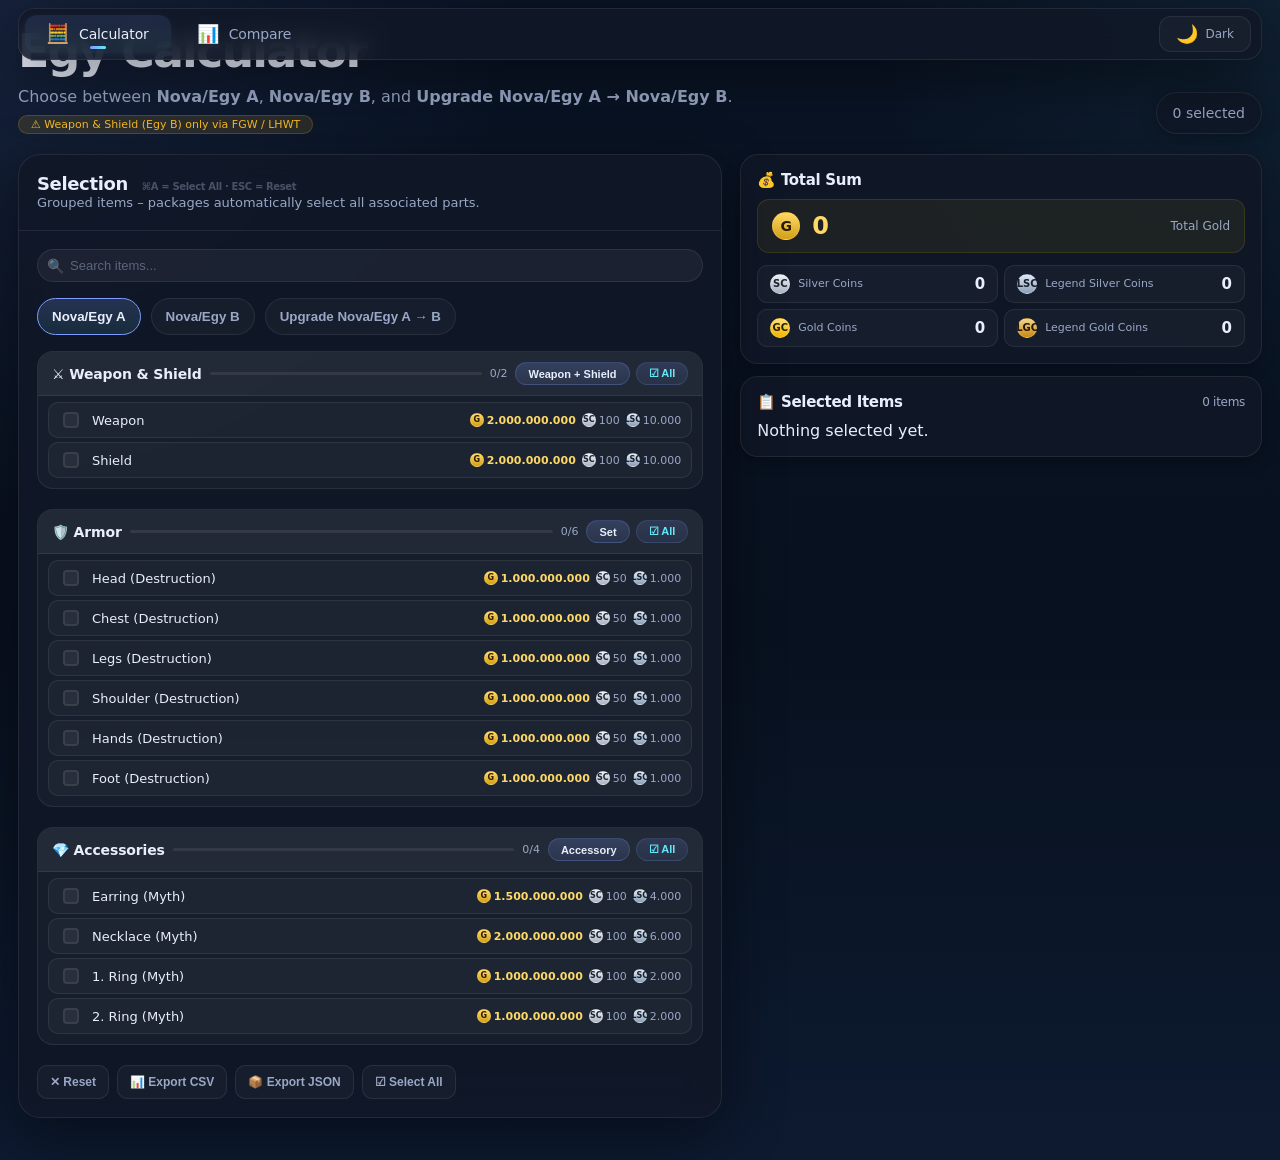
==== commit be41f496: "Changes" ====
--- a/index.html
+++ b/index.html
@@ -3,20 +3,6 @@
 <head>
   <meta charset="UTF-8" />
   <meta name="viewport" content="width=device-width, initial-scale=1.0, maximum-scale=1.0, user-scalable=no" />
-  
-  <!-- ===== SECURITY ===== -->
-  <!-- 
-  <meta http-equiv="Content-Security-Policy" content="
-    default-src 'self';
-    style-src 'self' 'unsafe-inline';
-    script-src 'self' 'unsafe-inline';
-    img-src 'self' data:;
-    manifest-src 'self';
-    worker-src 'self' blob:;
-    connect-src 'self';
-    font-src 'self';
-  ">
-  -->
   
   <script>
     (function() {
@@ -29,7 +15,6 @@
     })();
   </script>
   
-  <!-- ===== PWA META ===== -->
   <meta name="apple-mobile-web-app-capable" content="yes" />
   <meta name="apple-mobile-web-app-status-bar-style" content="black-translucent" />
   <meta name="theme-color" content="#08111f" />
@@ -37,15 +22,12 @@
   
   <title>Egy Calculator</title>
   
-  <!-- ===== PWA MANIFEST ===== -->
   <link rel="manifest" href="[data-uri]"LAogICAgICAic2l6ZXMiOiAiNTEyeDUxMiIsCiAgICAgICJ0eXBlIjogImltYWdlL3N2Zyt4bWwiCiAgICB9CiAgXQp9" />
   
-  <!-- ===== STYLES ===== -->
   <link rel="stylesheet" href="styles/main.css" />
   <link rel="stylesheet" href="styles/menu.css" />
   
   <style>
-    /* ===== COMPARE SPECIFIC STYLES ===== */
     .compare-grid {
       display: grid;
       grid-template-columns: 1fr 1fr;
@@ -92,25 +74,11 @@
       transition: border-color .4s ease;
     }
 
-    .compare-item:last-child {
-      border-bottom: none;
-    }
-
-    .compare-item .label {
-      color: var(--muted);
-    }
-
-    .compare-item .value {
-      font-weight: 600;
-    }
-
-    .compare-item .value.gold {
-      color: #ffd966;
-    }
-
-    [data-theme="light"] .compare-item .value.gold {
-      color: #b8860b;
-    }
+    .compare-item:last-child { border-bottom: none; }
+    .compare-item .label { color: var(--muted); }
+    .compare-item .value { font-weight: 600; }
+    .compare-item .value.gold { color: #ffd966; }
+    [data-theme="light"] .compare-item .value.gold { color: #b8860b; }
 
     .compare-sub-item {
       padding-left: 16px;
@@ -123,21 +91,10 @@
       padding-bottom: 4px;
     }
 
-    .compare-sub-item .label {
-      opacity: 0.7;
-    }
-
-    .compare-sub-item .value {
-      font-weight: 500;
-    }
-
-    .compare-sub-item .value.gold {
-      color: #ffd966;
-    }
-
-    [data-theme="light"] .compare-sub-item .value.gold {
-      color: #b8860b;
-    }
+    .compare-sub-item .label { opacity: 0.7; }
+    .compare-sub-item .value { font-weight: 500; }
+    .compare-sub-item .value.gold { color: #ffd966; }
+    [data-theme="light"] .compare-sub-item .value.gold { color: #b8860b; }
 
     .compare-total {
       margin-top: 12px;
@@ -155,17 +112,9 @@
       justify-content: space-between;
     }
 
-    .compare-total .total-row .value {
-      font-size: 16px;
-    }
-
-    .compare-total .total-row .value.gold {
-      color: #ffd966;
-    }
-
-    [data-theme="light"] .compare-total .total-row .value.gold {
-      color: #b8860b;
-    }
+    .compare-total .total-row .value { font-size: 16px; }
+    .compare-total .total-row .value.gold { color: #ffd966; }
+    [data-theme="light"] .compare-total .total-row .value.gold { color: #b8860b; }
 
     .compare-diff {
       margin-top: 20px;
@@ -177,38 +126,13 @@
       transition: background .4s ease, border-color .4s ease;
     }
 
-    [data-theme="light"] .compare-diff {
-      border-color: rgba(0,0,0,.06);
-    }
-
-    .compare-diff .label {
-      color: var(--muted);
-      font-size: 13px;
-    }
-
-    .compare-diff .value {
-      font-size: 28px;
-      font-weight: 900;
-      margin-top: 4px;
-    }
-
-    .compare-diff .value.positive {
-      color: var(--danger);
-    }
-
-    .compare-diff .value.negative {
-      color: var(--success);
-    }
-
-    .compare-diff .value.neutral {
-      color: var(--muted);
-    }
-
-    .compare-diff .sub {
-      font-size: 12px;
-      color: var(--muted);
-      margin-top: 4px;
-    }
+    [data-theme="light"] .compare-diff { border-color: rgba(0,0,0,.06); }
+    .compare-diff .label { color: var(--muted); font-size: 13px; }
+    .compare-diff .value { font-size: 28px; font-weight: 900; margin-top: 4px; }
+    .compare-diff .value.positive { color: var(--danger); }
+    .compare-diff .value.negative { color: var(--success); }
+    .compare-diff .value.neutral { color: var(--muted); }
+    .compare-diff .sub { font-size: 12px; color: var(--muted); margin-top: 4px; }
 
     .compare-diff .diff-currencies {
       display: flex;
@@ -233,20 +157,13 @@
       }
     }
 
-    .page {
-      display: block;
-    }
-
-    .page.hidden {
-      display: none;
-    }
+    .page { display: block; }
+    .page.hidden { display: none; }
   </style>
 </head>
 <body>
-  <!-- ===== FIXED MENU ===== -->
   <div id="menuContainer"></div>
 
-  <!-- ===== INSTALL BANNER ===== -->
   <div class="install-banner" id="installBanner" role="alert" aria-label="App installation prompt">
     <span>📱</span>
     <span>Install <strong>Egy Calculator</strong> as app</span>
@@ -254,1096 +171,15 @@
     <button class="btn-close" id="closeBanner" aria-label="Dismiss installation prompt">✕</button>
   </div>
 
-  <!-- ===== MAIN APP ===== -->
   <div class="wrap" role="main">
-    <!-- ===== CALCULATOR PAGE ===== -->
-    <div id="pageCalculator" class="page">
-      <header class="hero">
-        <div class="hero-left">
-          <h1>Egy Calculator</h1>
-          <p class="lead">
-            Choose between <strong>Nova/Egy A</strong>, <strong>Nova/Egy B</strong>, and <strong>Upgrade Nova/Egy A → Nova/Egy B</strong>.
-          </p>
-          <span class="note-badge" role="note" title="Weapon & Shield (Egy B) are only available via FGW or LHWT">⚠️ Weapon & Shield (Egy B) only via FGW / LHWT</span>
-        </div>
-        <div class="hero-actions">
-          <div class="pill" id="selCount" aria-live="polite">0 selected</div>
-        </div>
-      </header>
-
-      <div class="grid">
-        <section class="panel" aria-label="Item selection">
-          <div class="panel-head">
-            <div>
-              <h2>Selection <span class="keyboard-hint">⌘A = Select All · ESC = Reset</span></h2>
-              <div class="sub">Grouped items – packages automatically select all associated parts.</div>
-            </div>
-          </div>
-          <div class="panel-body">
-            <div class="search-box">
-              <span class="icon">🔍</span>
-              <input type="text" id="searchInput" placeholder="Search items..." aria-label="Search items" />
-            </div>
-
-            <nav class="tabs" role="tablist" aria-label="Equipment categories">
-              <button class="tab active" data-tab="Nova/Egy A" role="tab" aria-selected="true">Nova/Egy A</button>
-              <button class="tab" data-tab="Nova/Egy B" role="tab" aria-selected="false">Nova/Egy B</button>
-              <button class="tab" data-tab="Upgrade Nova/Egy A → B" role="tab" aria-selected="false">Upgrade Nova/Egy A → B</button>
-            </nav>
-
-            <div id="groupsContainer" role="list" aria-label="Item groups"></div>
-
-            <div class="actions">
-              <button id="clear" class="ghost" aria-label="Reset all selections">✕ Reset</button>
-              <button id="export" class="ghost" aria-label="Export selections as CSV">📊 Export CSV</button>
-              <button id="exportJSON" class="ghost" aria-label="Export selections as JSON">📦 Export JSON</button>
-              <button id="selectAllTabs" class="ghost" aria-label="Select or deselect all visible items">☑ Select All</button>
-            </div>
-          </div>
-        </section>
-
-        <aside class="right">
-          <section class="summary" aria-label="Total sum">
-            <h2>💰 Total Sum</h2>
-            <div class="total-main" aria-label="Total gold">
-              <span class="coin gold" aria-hidden="true">G</span>
-              <span class="amount" id="totalGold">0</span>
-              <span class="label">Total Gold</span>
-            </div>
-            <div class="total-currencies" role="list" aria-label="Currency breakdown">
-              <div class="currency-item" role="listitem">
-                <span class="coin sc" aria-hidden="true">SC</span>
-                <span class="currency-label">Silver Coins</span>
-                <span class="value" id="totalSC">0</span>
-              </div>
-              <div class="currency-item" role="listitem">
-                <span class="coin lsc" aria-hidden="true">LSC</span>
-                <span class="currency-label">Legend Silver Coins</span>
-                <span class="value" id="totalLSC">0</span>
-              </div>
-              <div class="currency-item" role="listitem">
-                <span class="coin gc" aria-hidden="true">GC</span>
-                <span class="currency-label">Gold Coins</span>
-                <span class="value" id="totalGC">0</span>
-              </div>
-              <div class="currency-item" role="listitem">
-                <span class="coin lgc" aria-hidden="true">LGC</span>
-                <span class="currency-label">Legend Gold Coins</span>
-                <span class="value" id="totalLGC">0</span>
-              </div>
-            </div>
-          </section>
-
-          <section class="summary" aria-label="Selected items list">
-            <h2>
-              📋 Selected Items
-              <span style="font-size:12px;font-weight:400;color:var(--muted);">
-                <span id="totalItemsCount">0</span> items
-              </span>
-            </h2>
-            <div class="selected-list" id="selectedList" role="list" aria-label="Your selected items">
-              <div class="small">Nothing selected yet.</div>
-            </div>
-          </section>
-        </aside>
-      </div>
-    </div>
-
-    <!-- ===== COMPARE PAGE ===== -->
-    <div id="pageCompare" class="page hidden">
-      <header class="hero">
-        <div class="hero-left">
-          <h1>Egy A vs Egy B Comparison</h1>
-          <p class="lead">
-            Compare the total costs of <strong>Nova/Egy A</strong> (including Upgrade) and <strong>Nova/Egy B</strong> side by side.
-          </p>
-          <span class="note-badge" role="note" title="Weapon & Shield (Egy B) are only available via FGW or LHWT">⚠️ Weapon & Shield (Egy B) only via FGW / LHWT</span>
-        </div>
-        <div class="hero-actions"></div>
-      </header>
-
-      <div class="compare-grid" id="compareContainer">
-        <div class="compare-col panel">
-          <div class="panel-head">
-            <h3>
-              <span>Nova/Egy A + Upgrade</span>
-              <span class="badge-a">Destruction → Immortal / Myth → Legend</span>
-            </h3>
-          </div>
-          <div class="panel-body">
-            <div id="egyAItems"></div>
-            <div class="compare-total" id="egyATotalContainer">
-              <div class="total-row">
-                <span>Total Gold</span>
-                <span class="value gold" id="egyATotalGold">0</span>
-              </div>
-              <div class="total-row" style="font-weight:400;font-size:13px;color:var(--muted);">
-                <span>SC</span> <span id="egyATotalSC">0</span>
-              </div>
-              <div class="total-row" style="font-weight:400;font-size:13px;color:var(--muted);">
-                <span>LSC</span> <span id="egyATotalLSC">0</span>
-              </div>
-              <div class="total-row" style="font-weight:400;font-size:13px;color:var(--muted);">
-                <span>GC</span> <span id="egyATotalGC">0</span>
-              </div>
-              <div class="total-row" style="font-weight:400;font-size:13px;color:var(--muted);">
-                <span>LGC</span> <span id="egyATotalLGC">0</span>
-              </div>
-            </div>
-          </div>
-        </div>
-
-        <div class="compare-col panel">
-          <div class="panel-head">
-            <h3>
-              <span>Nova/Egy B</span>
-              <span class="badge-b">Immortal / Legend</span>
-            </h3>
-          </div>
-          <div class="panel-body">
-            <div id="egyBItems"></div>
-            <div class="compare-total" id="egyBTotalContainer">
-              <div class="total-row">
-                <span>Total Gold</span>
-                <span class="value gold" id="egyBTotalGold">0</span>
-              </div>
-              <div class="total-row" style="font-weight:400;font-size:13px;color:var(--muted);">
-                <span>SC</span> <span id="egyBTotalSC">0</span>
-              </div>
-              <div class="total-row" style="font-weight:400;font-size:13px;color:var(--muted);">
-                <span>LSC</span> <span id="egyBTotalLSC">0</span>
-              </div>
-              <div class="total-row" style="font-weight:400;font-size:13px;color:var(--muted);">
-                <span>GC</span> <span id="egyBTotalGC">0</span>
-              </div>
-              <div class="total-row" style="font-weight:400;font-size:13px;color:var(--muted);">
-                <span>LGC</span> <span id="egyBTotalLGC">0</span>
-              </div>
-            </div>
-          </div>
-        </div>
-      </div>
-
-      <div class="compare-diff" id="diffBox">
-        <div class="label">💰 Price Difference (Egy B - Egy A+Upgrade)</div>
-        <div class="value" id="diffValue">0</div>
-        <div class="sub" id="diffSub">Egy B is more expensive than Egy A+Upgrade</div>
-        <div class="diff-currencies" id="diffCurrencies">
-          <span class="diff-item"><span class="coin sc">SC</span> <span id="diffSC">0</span></span>
-          <span class="diff-item"><span class="coin lsc">LSC</span> <span id="diffLSC">0</span></span>
-          <span class="diff-item"><span class="coin gc">GC</span> <span id="diffGC">0</span></span>
-          <span class="diff-item"><span class="coin lgc">LGC</span> <span id="diffLGC">0</span></span>
-        </div>
-      </div>
-    </div>
+    <div id="pageCalculator" class="page"></div>
+    <div id="pageCompare" class="page hidden"></div>
   </div>
 
-  <!-- ===== ALLE SCRIPTS IN EINER DATEI ===== -->
-  <script>
-    // ============================================================
-    //  ===== DATA =====
-    // ============================================================
-    const ITEMS = {
-      'a-weapon':   { id:'a-weapon',   cat:'Nova/Egy A', group:'weapon_shield', name:'Weapon', gold:2000000000, sc:100, lsc:10000 },
-      'a-shield':   { id:'a-shield',   cat:'Nova/Egy A', group:'weapon_shield', name:'Shield', gold:2000000000, sc:100, lsc:10000 },
-      'a-head':     { id:'a-head',     cat:'Nova/Egy A', group:'armor', name:'Head', setTag:'Destruction', gold:1000000000, sc:50, lsc:1000 },
-      'a-chest':    { id:'a-chest',    cat:'Nova/Egy A', group:'armor', name:'Chest', setTag:'Destruction', gold:1000000000, sc:50, lsc:1000 },
-      'a-legs':     { id:'a-legs',     cat:'Nova/Egy A', group:'armor', name:'Legs', setTag:'Destruction', gold:1000000000, sc:50, lsc:1000 },
-      'a-shoulder': { id:'a-shoulder', cat:'Nova/Egy A', group:'armor', name:'Shoulder', setTag:'Destruction', gold:1000000000, sc:50, lsc:1000 },
-      'a-hands':    { id:'a-hands',    cat:'Nova/Egy A', group:'armor', name:'Hands', setTag:'Destruction', gold:1000000000, sc:50, lsc:1000 },
-      'a-foot':     { id:'a-foot',     cat:'Nova/Egy A', group:'armor', name:'Foot', setTag:'Destruction', gold:1000000000, sc:50, lsc:1000 },
-      'a-earring':  { id:'a-earring',  cat:'Nova/Egy A', group:'accessory', name:'Earring', setTag:'Myth', gold:1500000000, sc:100, lsc:4000 },
-      'a-necklace': { id:'a-necklace', cat:'Nova/Egy A', group:'accessory', name:'Necklace', setTag:'Myth', gold:2000000000, sc:100, lsc:6000 },
-      'a-ring1':    { id:'a-ring1',    cat:'Nova/Egy A', group:'accessory', name:'1. Ring', setTag:'Myth', gold:1000000000, sc:100, lsc:2000 },
-      'a-ring2':    { id:'a-ring2',    cat:'Nova/Egy A', group:'accessory', name:'2. Ring', setTag:'Myth', gold:1000000000, sc:100, lsc:2000 },
-
-      'b-head':     { id:'b-head',     cat:'Nova/Egy B', group:'armor', name:'Head', setTag:'Immortal', gold:2000000000, sc:100, lsc:2000, gc:25, lgc:2000 },
-      'b-chest':    { id:'b-chest',    cat:'Nova/Egy B', group:'armor', name:'Chest', setTag:'Immortal', gold:2000000000, sc:100, lsc:2000, gc:25, lgc:2000 },
-      'b-legs':     { id:'b-legs',     cat:'Nova/Egy B', group:'armor', name:'Legs', setTag:'Immortal', gold:2000000000, sc:100, lsc:2000, gc:25, lgc:2000 },
-      'b-shoulder': { id:'b-shoulder', cat:'Nova/Egy B', group:'armor', name:'Shoulder', setTag:'Immortal', gold:2000000000, sc:100, lsc:2000, gc:25, lgc:2000 },
-      'b-hands':    { id:'b-hands',    cat:'Nova/Egy B', group:'armor', name:'Hands', setTag:'Immortal', gold:2000000000, sc:100, lsc:2000, gc:25, lgc:2000 },
-      'b-foot':     { id:'b-foot',     cat:'Nova/Egy B', group:'armor', name:'Foot', setTag:'Immortal', gold:2000000000, sc:100, lsc:2000, gc:25, lgc:2000 },
-      'b-earring':  { id:'b-earring',  cat:'Nova/Egy B', group:'accessory', name:'Earring', setTag:'Legend', gold:2000000000, sc:200, lsc:8000, gc:50, lgc:4000 },
-      'b-necklace': { id:'b-necklace', cat:'Nova/Egy B', group:'accessory', name:'Necklace', setTag:'Legend', gold:2000000000, sc:200, lsc:12000, gc:50, lgc:6000 },
-      'b-ring1':    { id:'b-ring1',    cat:'Nova/Egy B', group:'accessory', name:'1. Ring', setTag:'Legend', gold:2000000000, sc:200, lsc:4000, gc:50, lgc:2000 },
-      'b-ring2':    { id:'b-ring2',    cat:'Nova/Egy B', group:'accessory', name:'2. Ring', setTag:'Legend', gold:2000000000, sc:200, lsc:4000, gc:50, lgc:2000 },
-
-      'u-head':     { id:'u-head',     cat:'Upgrade Nova/Egy A → B', group:'armor', name:'Head', upgradeFrom:'Destruction', upgradeTo:'Immortal', gold:2000000000, sc:50, lsc:1000, gc:25, lgc:2000 },
-      'u-chest':    { id:'u-chest',    cat:'Upgrade Nova/Egy A → B', group:'armor', name:'Chest', upgradeFrom:'Destruction', upgradeTo:'Immortal', gold:2000000000, sc:50, lsc:1000, gc:25, lgc:2000 },
-      'u-legs':     { id:'u-legs',     cat:'Upgrade Nova/Egy A → B', group:'armor', name:'Legs', upgradeFrom:'Destruction', upgradeTo:'Immortal', gold:2000000000, sc:50, lsc:1000, gc:25, lgc:2000 },
-      'u-shoulder': { id:'u-shoulder', cat:'Upgrade Nova/Egy A → B', group:'armor', name:'Shoulder', upgradeFrom:'Destruction', upgradeTo:'Immortal', gold:2000000000, sc:50, lsc:1000, gc:25, lgc:2000 },
-      'u-hands':    { id:'u-hands',    cat:'Upgrade Nova/Egy A → B', group:'armor', name:'Hands', upgradeFrom:'Destruction', upgradeTo:'Immortal', gold:2000000000, sc:50, lsc:1000, gc:25, lgc:2000 },
-      'u-foot':     { id:'u-foot',     cat:'Upgrade Nova/Egy A → B', group:'armor', name:'Foot', upgradeFrom:'Destruction', upgradeTo:'Immortal', gold:2000000000, sc:50, lsc:1000, gc:25, lgc:2000 },
-      'u-earring':  { id:'u-earring',  cat:'Upgrade Nova/Egy A → B', group:'accessory', name:'Earring', upgradeFrom:'Myth', upgradeTo:'Legend', gold:2000000000, sc:100, lsc:4000, gc:50, lgc:4000 },
-      'u-necklace': { id:'u-necklace', cat:'Upgrade Nova/Egy A → B', group:'accessory', name:'Necklace', upgradeFrom:'Myth', upgradeTo:'Legend', gold:2000000000, sc:100, lsc:6000, gc:50, lgc:6000 },
-      'u-ring1':    { id:'u-ring1',    cat:'Upgrade Nova/Egy A → B', group:'accessory', name:'1. Ring', upgradeFrom:'Myth', upgradeTo:'Legend', gold:2000000000, sc:100, lsc:2000, gc:50, lgc:2000 },
-      'u-ring2':    { id:'u-ring2',    cat:'Upgrade Nova/Egy A → B', group:'accessory', name:'2. Ring', upgradeFrom:'Myth', upgradeTo:'Legend', gold:2000000000, sc:100, lsc:2000, gc:50, lgc:2000 },
-    };
-
-    const PACKAGES = {
-      'a-weapon_shield': { id:'a-weapon_shield', cat:'Nova/Egy A', name:'Weapon + Shield', items: ['a-weapon','a-shield'] },
-      'a-set': { id:'a-set', cat:'Nova/Egy A', name:'Set', items: ['a-head','a-chest','a-legs','a-shoulder','a-hands','a-foot'] },
-      'a-accessory': { id:'a-accessory', cat:'Nova/Egy A', name:'Accessory', items: ['a-earring','a-necklace','a-ring1','a-ring2'] },
-      'b-set': { id:'b-set', cat:'Nova/Egy B', name:'Set', items: ['b-head','b-chest','b-legs','b-shoulder','b-hands','b-foot'] },
-      'b-accessory': { id:'b-accessory', cat:'Nova/Egy B', name:'Accessory', items: ['b-earring','b-necklace','b-ring1','b-ring2'] },
-      'u-set': { id:'u-set', cat:'Upgrade Nova/Egy A → B', name:'Set', items: ['u-head','u-chest','u-legs','u-shoulder','u-hands','u-foot'] },
-      'u-accessory': { id:'u-accessory', cat:'Upgrade Nova/Egy A → B', name:'Accessory', items: ['u-earring','u-necklace','u-ring1','u-ring2'] },
-    };
-
-    const GROUPS = {
-      weapon_shield: { label:'Weapon & Shield', icon:'⚔️' },
-      armor: { label:'Armor', icon:'🛡️' },
-      accessory: { label:'Accessories', icon:'💎' }
-    };
-
-    const GROUP_ICONS = {
-      weapon_shield: '⚔️',
-      armor: '🛡️',
-      accessory: '💎'
-    };
-
-    // ============================================================
-    //  ===== STATE =====
-    // ============================================================
-    const state = {
-      tab: 'Nova/Egy A',
-      selected: new Set(),
-      searchTerm: '',
-      theme: 'dark',
-      
-      get items() {
-        return Object.values(ITEMS).filter(i => i.cat === this.tab);
-      },
-      
-      get packages() {
-        return Object.values(PACKAGES).filter(p => p.cat === this.tab);
-      },
-      
-      get selectedItems() {
-        return Object.values(ITEMS).filter(i => this.selected.has(i.id));
-      },
-      
-      isSelected(id) { return this.selected.has(id); },
-      
-      toggle(id) {
-        if (this.selected.has(id)) {
-          this.selected.delete(id);
-        } else {
-          this.selected.add(id);
-        }
-        this._update();
-      },
-      
-      toggleAll(itemIds) {
-        const allSelected = itemIds.every(id => this.selected.has(id));
-        if (allSelected) {
-          itemIds.forEach(id => this.selected.delete(id));
-        } else {
-          itemIds.forEach(id => this.selected.add(id));
-        }
-        this._update();
-      },
-      
-      clear() {
-        this.selected.clear();
-        this._update();
-      },
-      
-      getPackageStatus(pkg) {
-        const all = pkg.items.every(id => this.selected.has(id));
-        const count = pkg.items.filter(id => this.selected.has(id)).length;
-        return { all, count, total: pkg.items.length };
-      },
-      
-      getItemsByGroup(group) {
-        return this.items.filter(i => i.group === group);
-      },
-      
-      _update() {
-        safeExecute(() => {
-          renderGroups();
-          updateUI();
-          saveState();
-        });
-      },
-      
-      saveTheme() {
-        try { localStorage.setItem('egy_theme', this.theme); } catch (_) {}
-      },
-      
-      loadTheme() {
-        try {
-          const theme = localStorage.getItem('egy_theme');
-          if (theme) { this.theme = theme; return true; }
-        } catch (_) {}
-        return false;
-      }
-    };
-
-    // ============================================================
-    //  ===== SAFE EXECUTION =====
-    // ============================================================
-    function safeExecute(fn, fallback = null) {
-      try {
-        return fn();
-      } catch (e) {
-        console.error('Error:', e);
-        return fallback;
-      }
-    }
-
-    // ============================================================
-    //  ===== UTILITY =====
-    // ============================================================
-    const formatter = new Intl.NumberFormat('de-DE');
-    const fmt = n => formatter.format(n || 0);
-
-    function getDisplayName(item) {
-      if (item.upgradeFrom && item.upgradeTo) {
-        return `${item.name} (${item.upgradeFrom} → ${item.upgradeTo})`;
-      }
-      if (item.setTag && item.setTag !== 'Upgrade') {
-        return `${item.name} (${item.setTag})`;
-      }
-      return item.name;
-    }
-
-    function getPriceParts(item) {
-      const parts = [];
-      if (item.gold) parts.push({ type: 'gold', label: 'G', value: item.gold, cls: 'gold-price' });
-      if (item.sc) parts.push({ type: 'sc', label: 'SC', value: item.sc });
-      if (item.lsc) parts.push({ type: 'lsc', label: 'LSC', value: item.lsc });
-      if (item.gc) parts.push({ type: 'gc', label: 'GC', value: item.gc });
-      if (item.lgc) parts.push({ type: 'lgc', label: 'LGC', value: item.lgc });
-      return parts;
-    }
-
-    // ============================================================
-    //  ===== STORAGE =====
-    // ============================================================
-    function saveState() {
-      try {
-        localStorage.setItem('egy_state', JSON.stringify({
-          tab: state.tab,
-          selected: [...state.selected]
-        }));
-      } catch (_) {}
-    }
-
-    function loadState() {
-      try {
-        const raw = localStorage.getItem('egy_state');
-        if (!raw) return false;
-        const data = JSON.parse(raw);
-        
-        const validTabs = ['Nova/Egy A', 'Nova/Egy B', 'Upgrade Nova/Egy A → B'];
-        if (data.tab && validTabs.includes(data.tab)) {
-          state.tab = data.tab;
-        }
-        
-        if (Array.isArray(data.selected)) {
-          const validIds = new Set(Object.keys(ITEMS));
-          const validSelected = data.selected.filter(id => validIds.has(id));
-          state.selected = new Set(validSelected);
-        }
-        
-        return true;
-      } catch (_) { return false; }
-    }
-
-    // ============================================================
-    //  ===== THEME =====
-    // ============================================================
-    function applyTheme() {
-      document.documentElement.setAttribute('data-theme', state.theme);
-    }
-
-    // ============================================================
-    //  ===== RENDER FUNCTIONS =====
-    // ============================================================
-    function renderGroups() {
-      const container = document.getElementById('groupsContainer');
-      if (!container) return;
-      container.innerHTML = '';
-
-      if (state.tab === 'Nova/Egy B' || state.tab === 'Upgrade Nova/Egy A → B') {
-        const info = document.createElement('div');
-        info.className = 'info-box';
-        info.innerHTML = `
-          <span class="icon">⚠️</span>
-          <span><strong>Weapon & Shield (Egy B)</strong> can only be obtained via <strong>FGW</strong> or <strong>LHWT</strong>. Direct purchase is not possible.</span>
-        `;
-        container.appendChild(info);
-      }
-
-      const searchTerm = state.searchTerm.toLowerCase().trim();
-
-      const groupsMap = {};
-      state.items.forEach(item => {
-        if (!groupsMap[item.group]) groupsMap[item.group] = [];
-        groupsMap[item.group].push(item);
-      });
-
-      state.packages.forEach(pkg => {
-        const firstItem = ITEMS[pkg.items[0]];
-        if (firstItem) {
-          const group = firstItem.group;
-          if (!groupsMap[group]) groupsMap[group] = [];
-          if (!groupsMap[group]._packages) groupsMap[group]._packages = [];
-          groupsMap[group]._packages.push(pkg);
-        }
-      });
-
-      for (const [groupKey, groupData] of Object.entries(groupsMap)) {
-        const groupInfo = GROUPS[groupKey] || { label: groupKey, icon: '📦' };
-        const pkgList = groupData._packages || [];
-        const actualItems = groupData.filter(i => i.id);
-
-        const filteredItems = searchTerm
-          ? actualItems.filter(i => getDisplayName(i).toLowerCase().includes(searchTerm))
-          : actualItems;
-
-        const groupEl = document.createElement('div');
-        groupEl.className = 'group';
-        if (filteredItems.length === 0 && searchTerm) {
-          groupEl.classList.add('hidden');
-        }
-
-        const selectedCount = filteredItems.filter(i => state.isSelected(i.id)).length;
-        const totalCount = filteredItems.length;
-        const progress = totalCount > 0 ? (selectedCount / totalCount) * 100 : 0;
-        const allSelected = selectedCount === totalCount && totalCount > 0;
-
-        const header = document.createElement('div');
-        header.className = 'group-header';
-        header.innerHTML = `
-          <h3>${groupInfo.icon} ${groupInfo.label}</h3>
-          <div class="progress-wrapper">
-            <div class="progress-bar">
-              <div class="progress-fill" style="width:${progress}%"></div>
-            </div>
-            <span class="progress-text">${selectedCount}/${totalCount}</span>
-          </div>
-          <div class="group-actions">
-            ${pkgList.map(pkg => {
-              const status = state.getPackageStatus(pkg);
-              const label = status.all ? '✓ ' + pkg.name : pkg.name;
-              const cls = status.all ? 'complete' : '';
-              return `<button class="${cls}" data-pkg="${pkg.id}">${label}</button>`;
-            }).join('')}
-            <button class="select-all" data-select-group="${groupKey}">${allSelected ? '✕ None' : '☑ All'}</button>
-          </div>
-        `;
-        groupEl.appendChild(header);
-
-        const itemsContainer = document.createElement('div');
-        itemsContainer.className = 'group-items';
-
-        filteredItems.forEach(item => {
-          const row = document.createElement('div');
-          row.className = 'item-row' + (state.isSelected(item.id) ? ' selected' : '');
-          row.dataset.itemId = item.id;
-          row.tabIndex = 0;
-          row.setAttribute('role', 'checkbox');
-          row.setAttribute('aria-checked', state.isSelected(item.id) ? 'true' : 'false');
-
-          const checked = state.isSelected(item.id);
-          const priceParts = getPriceParts(item);
-
-          row.innerHTML = `
-            <input type="checkbox" ${checked ? 'checked' : ''} aria-hidden="true" />
-            <div class="item-info">
-              <span class="item-name">${getDisplayName(item)}</span>
-              <div class="item-prices">
-                ${priceParts.map(p => 
-                  `<span class="price ${p.cls || ''}"><span class="coin ${p.type}">${p.label}</span>${fmt(p.value)}</span>`
-                ).join('')}
-              </div>
-            </div>
-          `;
-
-          const checkbox = row.querySelector('input');
-
-          checkbox.addEventListener('change', (e) => {
-            e.stopPropagation();
-            state.toggle(item.id);
-          });
-
-          row.addEventListener('click', (e) => {
-            if (e.target === checkbox) return;
-            checkbox.checked = !checkbox.checked;
-            checkbox.dispatchEvent(new Event('change'));
-          });
-
-          row.addEventListener('keydown', (e) => {
-            if (e.key === ' ' || e.key === 'Enter') {
-              e.preventDefault();
-              checkbox.checked = !checkbox.checked;
-              checkbox.dispatchEvent(new Event('change'));
-            }
-          });
-
-          itemsContainer.appendChild(row);
-        });
-
-        groupEl.appendChild(itemsContainer);
-        container.appendChild(groupEl);
-      }
-
-      container.querySelectorAll('[data-pkg]').forEach(btn => {
-        btn.addEventListener('click', () => {
-          const pkg = PACKAGES[btn.dataset.pkg];
-          if (!pkg) return;
-          const status = state.getPackageStatus(pkg);
-          if (status.all) {
-            pkg.items.forEach(id => state.selected.delete(id));
-          } else {
-            pkg.items.forEach(id => state.selected.add(id));
-          }
-          state._update();
-        });
-      });
-
-      container.querySelectorAll('[data-select-group]').forEach(btn => {
-        btn.addEventListener('click', () => {
-          const groupKey = btn.dataset.selectGroup;
-          const items = state.getItemsByGroup(groupKey);
-          state.toggleAll(items.map(i => i.id));
-        });
-      });
-    }
-
-    function updateUI() {
-      const sel = state.selectedItems;
-      let gold = 0, sc = 0, lsc = 0, gc = 0, lgc = 0;
-
-      const list = document.getElementById('selectedList');
-      if (!list) return;
-      list.innerHTML = '';
-
-      if (sel.length === 0) {
-        list.innerHTML = '<div class="small">Nothing selected yet.</div>';
-      } else {
-        sel.forEach((item, index) => {
-          gold += item.gold || 0;
-          sc += item.sc || 0;
-          lsc += item.lsc || 0;
-          gc += item.gc || 0;
-          lgc += item.lgc || 0;
-
-          const row = document.createElement('div');
-          row.className = 'selected-item';
-
-          const priceParts = getPriceParts(item);
-          
-          let badge = '↑';
-          if (item.cat === 'Nova/Egy A') badge = 'A';
-          else if (item.cat === 'Nova/Egy B') badge = 'B';
-
-          row.innerHTML = `
-            <span class="order-number">${index + 1}</span>
-            <div class="item-icon">${GROUP_ICONS[item.group] || '📦'}</div>
-            <div class="item-details">
-              <div class="name">
-                ${getDisplayName(item)}
-                <span class="badge">${badge}</span>
-              </div>
-              <div class="meta">${item.cat} · ${GROUPS[item.group]?.label || item.group}</div>
-              <div class="item-prices-compact">
-                ${priceParts.map(p => 
-                  `<span class="price-tag"><span class="coin ${p.type}">${p.label}</span>${fmt(p.value)}</span>`
-                ).join('')}
-              </div>
-            </div>
-            <div class="item-actions">
-              <button class="remove-btn" data-remove="${item.id}">✕ Remove</button>
-              <span class="group-label">${GROUPS[item.group]?.label || item.group}</span>
-            </div>
-          `;
-          list.appendChild(row);
-        });
-      }
-
-      list.querySelectorAll('.remove-btn').forEach(btn => {
-        btn.addEventListener('click', (e) => {
-          e.stopPropagation();
-          state.selected.delete(btn.dataset.remove);
-          state._update();
-        });
-      });
-
-      const totalGold = document.getElementById('totalGold');
-      const totalSC = document.getElementById('totalSC');
-      const totalLSC = document.getElementById('totalLSC');
-      const totalGC = document.getElementById('totalGC');
-      const totalLGC = document.getElementById('totalLGC');
-      const selCount = document.getElementById('selCount');
-      const totalItemsCount = document.getElementById('totalItemsCount');
-
-      if (totalGold) totalGold.textContent = fmt(gold);
-      if (totalSC) totalSC.textContent = fmt(sc);
-      if (totalLSC) totalLSC.textContent = fmt(lsc);
-      if (totalGC) totalGC.textContent = fmt(gc);
-      if (totalLGC) totalLGC.textContent = fmt(lgc);
-      if (selCount) selCount.textContent = `${sel.length} selected`;
-      if (totalItemsCount) totalItemsCount.textContent = sel.length;
-    }
-
-    // ============================================================
-    //  ===== TAB MANAGEMENT =====
-    // ============================================================
-    function setTab(tab) {
-      state.tab = tab;
-      document.querySelectorAll('.tab').forEach(t => {
-        const isActive = t.dataset.tab === tab;
-        t.classList.toggle('active', isActive);
-        t.setAttribute('aria-selected', isActive ? 'true' : 'false');
-      });
-      state._update();
-    }
-
-    // ============================================================
-    //  ===== EVENT LISTENERS =====
-    // ============================================================
-    function initCalculator() {
-      // Tabs
-      document.querySelectorAll('.tab').forEach(btn => {
-        btn.addEventListener('click', () => setTab(btn.dataset.tab));
-      });
-
-      // Search
-      const searchInput = document.getElementById('searchInput');
-      if (searchInput) {
-        searchInput.addEventListener('input', (e) => {
-          const raw = e.target.value;
-          const sanitized = raw.replace(/[<>]/g, '');
-          if (sanitized !== raw) {
-            e.target.value = sanitized;
-          }
-          state.searchTerm = sanitized;
-          renderGroups();
-        });
-      }
-
-      // Clear
-      const clearBtn = document.getElementById('clear');
-      if (clearBtn) {
-        clearBtn.addEventListener('click', () => state.clear());
-      }
-
-      // Select All
-      const selectAllBtn = document.getElementById('selectAllTabs');
-      if (selectAllBtn) {
-        selectAllBtn.addEventListener('click', () => {
-          state.toggleAll(state.items.map(i => i.id));
-        });
-      }
-
-      // Export CSV
-      const exportBtn = document.getElementById('export');
-      if (exportBtn) {
-        exportBtn.addEventListener('click', () => {
-          const sel = state.selectedItems;
-          if (sel.length === 0) { alert('No items selected.'); return; }
-          
-          try {
-            const headers = ['Category', 'Group', 'Name', 'Set', 'Upgrade From', 'Upgrade To', 'Gold', 'SC', 'LSC', 'GC', 'LGC'];
-            const rows = sel.map(i => [
-              i.cat, i.group, i.name, i.setTag || '', i.upgradeFrom || '', i.upgradeTo || '', 
-              i.gold || 0, i.sc || 0, i.lsc || 0, i.gc || 0, i.lgc || 0
-            ]);
-            const csv = [headers.join(';'), ...rows.map(r => r.join(';'))].join('\n');
-            const blob = new Blob([csv], { type: 'text/csv;charset=utf-8' });
-            const url = URL.createObjectURL(blob);
-            const a = document.createElement('a');
-            a.href = url;
-            a.download = 'egy_calculator.csv';
-            a.click();
-            URL.revokeObjectURL(url);
-          } catch (e) {
-            console.error('Export failed:', e);
-            alert('Export failed. Please try again.');
-          }
-        });
-      }
-
-      // Export JSON
-      const exportJSONBtn = document.getElementById('exportJSON');
-      if (exportJSONBtn) {
-        exportJSONBtn.addEventListener('click', () => {
-          const sel = state.selectedItems;
-          if (sel.length === 0) { alert('No items selected.'); return; }
-          
-          try {
-            const data = {
-              version: '1.0',
-              exportedAt: new Date().toISOString(),
-              tab: state.tab,
-              selected: sel.map(i => i.id)
-            };
-            const blob = new Blob([JSON.stringify(data, null, 2)], { type: 'application/json' });
-            const url = URL.createObjectURL(blob);
-            const a = document.createElement('a');
-            a.href = url;
-            a.download = 'egy_calculator_profile.json';
-            a.click();
-            URL.revokeObjectURL(url);
-          } catch (e) {
-            console.error('Export failed:', e);
-            alert('Export failed. Please try again.');
-          }
-        });
-      }
-
-      // Keyboard shortcuts
-      document.addEventListener('keydown', (e) => {
-        if ((e.metaKey || e.ctrlKey) && e.key === 'a') {
-          e.preventDefault();
-          state.toggleAll(state.items.map(i => i.id));
-        }
-        
-        if (e.key === 'Escape') {
-          e.preventDefault();
-          state.clear();
-        }
-      });
-
-      // Load state & render
-      if (!state.loadTheme()) state.theme = 'dark';
-      applyTheme();
-      
-      loadState();
-      
-      document.querySelectorAll('.tab').forEach(t => {
-        const isActive = t.dataset.tab === state.tab;
-        t.classList.toggle('active', isActive);
-        t.setAttribute('aria-selected', isActive ? 'true' : 'false');
-      });
-      
-      renderGroups();
-      updateUI();
-    }
-
-    // ============================================================
-    //  ===== ROUTER =====
-    // ============================================================
-    function getPage() {
-      const path = window.location.pathname;
-      if (path.includes('/compare') || path.endsWith('/compare')) {
-        return 'compare';
-      }
-      return 'calculator';
-    }
-
-    function navigateTo(page) {
-      const base = '/legends-egy-calculator/';
-      if (page === 'compare') {
-        window.history.pushState({ page: 'compare' }, '', base + 'compare');
-      } else {
-        window.history.pushState({ page: 'calculator' }, '', base);
-      }
-      renderPage(page);
-    }
-
-    function renderPage(page) {
-      const calcPage = document.getElementById('pageCalculator');
-      const compPage = document.getElementById('pageCompare');
-
-      if (page === 'compare') {
-        if (calcPage) calcPage.classList.add('hidden');
-        if (compPage) compPage.classList.remove('hidden');
-        renderMenu('compare');
-        renderComparison();
-      } else {
-        if (calcPage) calcPage.classList.remove('hidden');
-        if (compPage) compPage.classList.add('hidden');
-        renderMenu('index');
-        // Calculator initialisieren
-        setTimeout(initCalculator, 50);
-      }
-    }
-
-    // ============================================================
-    //  ===== COMPARE LOGIC =====
-    // ============================================================
-    function renderComparison() {
-      const egyAItems = getItemsByCategory('Nova/Egy A');
-      const egyAFiltered = egyAItems.filter(i => i.group !== 'weapon_shield');
-
-      const upgradeItems = getItemsByCategory('Upgrade Nova/Egy A → B');
-      const upgradeFiltered = upgradeItems.filter(i => i.group !== 'weapon_shield');
-
-      const egyBItems = getItemsByCategory('Nova/Egy B');
-      const egyBFiltered = egyBItems.filter(i => i.group !== 'weapon_shield');
-
-      const egyASum = sumCurrencies(egyAFiltered);
-      const upgradeSum = sumCurrencies(upgradeFiltered);
-      const egyBSum = sumCurrencies(egyBFiltered);
-
-      const egyATotal = {
-        gold: egyASum.gold + upgradeSum.gold,
-        sc: egyASum.sc + upgradeSum.sc,
-        lsc: egyASum.lsc + upgradeSum.lsc,
-        gc: egyASum.gc + upgradeSum.gc,
-        lgc: egyASum.lgc + upgradeSum.lgc
-      };
-
-      // Render Egy A Items
-      const egyAContainer = document.getElementById('egyAItems');
-      if (egyAContainer) {
-        egyAContainer.innerHTML = '';
-
-        egyAFiltered.forEach(item => {
-          const div = document.createElement('div');
-          div.className = 'compare-item';
-          const name = item.setTag ? `${item.name} (${item.setTag})` : item.name;
-          div.innerHTML = `
-            <span class="label">${name}</span>
-            <span class="value gold">${fmt(item.gold)}</span>
-          `;
-          egyAContainer.appendChild(div);
-        });
-
-        const sep = document.createElement('div');
-        sep.className = 'compare-item';
-        sep.style.borderBottom = '2px solid var(--line)';
-        sep.style.padding = '2px 0';
-        sep.style.margin = '4px 0';
-        sep.innerHTML = `<span style="color:var(--muted);font-size:11px;">+ Upgrade Costs</span>`;
-        egyAContainer.appendChild(sep);
-
-        upgradeFiltered.forEach(item => {
-          const div = document.createElement('div');
-          div.className = 'compare-sub-item';
-          const name = item.name;
-          div.innerHTML = `
-            <span class="label">↗ ${name}</span>
-            <span class="value gold">${fmt(item.gold)}</span>
-          `;
-          egyAContainer.appendChild(div);
-        });
-      }
-
-      // Render Egy B Items
-      const egyBContainer = document.getElementById('egyBItems');
-      if (egyBContainer) {
-        egyBContainer.innerHTML = '';
-        egyBFiltered.forEach(item => {
-          const div = document.createElement('div');
-          div.className = 'compare-item';
-          const name = item.setTag ? `${item.name} (${item.setTag})` : item.name;
-          div.innerHTML = `
-            <span class="label">${name}</span>
-            <span class="value gold">${fmt(item.gold)}</span>
-          `;
-          egyBContainer.appendChild(div);
-        });
-
-        const note = document.createElement('div');
-        note.className = 'compare-item';
-        note.style.color = 'var(--warn)';
-        note.style.fontSize = '12px';
-        note.style.opacity = '0.7';
-        note.innerHTML = `
-          <span class="label">⚠️ Weapon & Shield</span>
-          <span>only via FGW / LHWT</span>
-        `;
-        egyBContainer.appendChild(note);
-      }
-
-      // Update Totals
-      const egyATotalGold = document.getElementById('egyATotalGold');
-      const egyATotalSC = document.getElementById('egyATotalSC');
-      const egyATotalLSC = document.getElementById('egyATotalLSC');
-      const egyATotalGC = document.getElementById('egyATotalGC');
-      const egyATotalLGC = document.getElementById('egyATotalLGC');
-
-      if (egyATotalGold) egyATotalGold.textContent = fmt(egyATotal.gold);
-      if (egyATotalSC) egyATotalSC.textContent = fmt(egyATotal.sc);
-      if (egyATotalLSC) egyATotalLSC.textContent = fmt(egyATotal.lsc);
-      if (egyATotalGC) egyATotalGC.textContent = fmt(egyATotal.gc);
-      if (egyATotalLGC) egyATotalLGC.textContent = fmt(egyATotal.lgc);
-
-      const egyBTotalGold = document.getElementById('egyBTotalGold');
-      const egyBTotalSC = document.getElementById('egyBTotalSC');
-      const egyBTotalLSC = document.getElementById('egyBTotalLSC');
-      const egyBTotalGC = document.getElementById('egyBTotalGC');
-      const egyBTotalLGC = document.getElementById('egyBTotalLGC');
-
-      if (egyBTotalGold) egyBTotalGold.textContent = fmt(egyBSum.gold);
-      if (egyBTotalSC) egyBTotalSC.textContent = fmt(egyBSum.sc);
-      if (egyBTotalLSC) egyBTotalLSC.textContent = fmt(egyBSum.lsc);
-      if (egyBTotalGC) egyBTotalGC.textContent = fmt(egyBSum.gc);
-      if (egyBTotalLGC) egyBTotalLGC.textContent = fmt(egyBSum.lgc);
-
-      // Difference
-      const diffGold = egyBSum.gold - egyATotal.gold;
-      const diffSC = egyBSum.sc - egyATotal.sc;
-      const diffLSC = egyBSum.lsc - egyATotal.lsc;
-      const diffGC = egyBSum.gc - egyATotal.gc;
-      const diffLGC = egyBSum.lgc - egyATotal.lgc;
-
-      const diffEl = document.getElementById('diffValue');
-      const subEl = document.getElementById('diffSub');
-
-      if (diffEl) {
-        diffEl.textContent = fmt(Math.abs(diffGold));
-        diffEl.className = 'value';
-        
-        if (diffGold > 0) {
-          diffEl.classList.add('positive');
-          if (subEl) subEl.textContent = `Egy B is ${fmt(diffGold)} more expensive than Egy A + Upgrade`;
-        } else if (diffGold < 0) {
-          diffEl.classList.add('negative');
-          if (subEl) subEl.textContent = `Egy B is ${fmt(Math.abs(diffGold))} cheaper than Egy A + Upgrade`;
-        } else {
-          diffEl.classList.add('neutral');
-          if (subEl) subEl.textContent = 'Egy B and Egy A + Upgrade cost the same';
-        }
-      }
-
-      const diffSC = document.getElementById('diffSC');
-      const diffLSC = document.getElementById('diffLSC');
-      const diffGC = document.getElementById('diffGC');
-      const diffLGC = document.getElementById('diffLGC');
-      if (diffSC) diffSC.textContent = fmt(Math.abs(diffSC));
-      if (diffLSC) diffLSC.textContent = fmt(Math.abs(diffLSC));
-      if (diffGC) diffGC.textContent = fmt(Math.abs(diffGC));
-      if (diffLGC) diffLGC.textContent = fmt(Math.abs(diffLGC));
-    }
-
-    function getItemsByCategory(cat) {
-      return Object.values(ITEMS).filter(i => i.cat === cat);
-    }
-
-    function sumCurrencies(items) {
-      let gold = 0, sc = 0, lsc = 0, gc = 0, lgc = 0;
-      items.forEach(item => {
-        gold += item.gold || 0;
-        sc += item.sc || 0;
-        lsc += item.lsc || 0;
-        gc += item.gc || 0;
-        lgc += item.lgc || 0;
-      });
-      return { gold, sc, lsc, gc, lgc };
-    }
-
-    // ============================================================
-    //  ===== MENU =====
-    // ============================================================
-    function renderMenu(activePage) {
-      let currentTheme = 'dark';
-      try {
-        const saved = localStorage.getItem('egy_theme');
-        if (saved) currentTheme = saved;
-      } catch (_) {}
-
-      const themeIcon = currentTheme === 'dark' ? '🌙' : '☀️';
-      const themeLabel = currentTheme === 'dark' ? 'Dark' : 'Light';
-
-      const menuHTML = `
-        <div class="menu-wrapper">
-          <div class="menu-container" id="menuContainerInner">
-            <nav class="menu-nav" role="navigation" aria-label="Main navigation">
-              <div class="menu-left">
-                <a href="/legends-egy-calculator/" class="menu-link ${activePage === 'index' ? 'active' : ''}" data-page="calculator">
-                  <span class="menu-icon">🧮</span>
-                  <span class="menu-label">Calculator</span>
-                </a>
-                <a href="/legends-egy-calculator/compare" class="menu-link ${activePage === 'compare' ? 'active' : ''}" data-page="compare">
-                  <span class="menu-icon">📊</span>
-                  <span class="menu-label">Compare</span>
-                </a>
-              </div>
-              <div class="menu-right">
-                <button class="menu-theme-btn" id="menuThemeToggle" aria-label="Toggle theme">
-                  <span class="theme-icon">${themeIcon}</span>
-                  <span class="theme-label">${themeLabel}</span>
-                </button>
-              </div>
-            </nav>
-          </div>
-        </div>
-      `;
-
-      const container = document.getElementById('menuContainer');
-      if (container) {
-        container.innerHTML = menuHTML;
-
-        const themeBtn = document.getElementById('menuThemeToggle');
-        if (themeBtn) {
-          themeBtn.addEventListener('click', function(e) {
-            e.stopPropagation();
-            toggleThemeFromMenu();
-          });
-        }
-
-        container.querySelectorAll('.menu-link').forEach(link => {
-          link.addEventListener('click', function(e) {
-            e.preventDefault();
-            const page = this.dataset.page;
-            if (page === 'compare') {
-              navigateTo('compare');
-            } else {
-              navigateTo('calculator');
-            }
-          });
-        });
-      }
-    }
-
-    function toggleThemeFromMenu() {
-      const currentTheme = document.documentElement.getAttribute('data-theme');
-      const newTheme = currentTheme === 'dark' ? 'light' : 'dark';
-      
-      document.documentElement.setAttribute('data-theme', newTheme);
-      
-      const themeBtn = document.getElementById('menuThemeToggle');
-      if (themeBtn) {
-        const icon = themeBtn.querySelector('.theme-icon');
-        const label = themeBtn.querySelector('.theme-label');
-        if (icon) icon.textContent = newTheme === 'dark' ? '🌙' : '☀️';
-        if (label) label.textContent = newTheme === 'dark' ? 'Dark' : 'Light';
-      }
-      
-      try {
-        localStorage.setItem('egy_theme', newTheme);
-        state.theme = newTheme;
-      } catch (_) {}
-    }
-
-    // ============================================================
-    //  ===== INIT =====
-    // ============================================================
-    document.addEventListener('DOMContentLoaded', function() {
-      const initialPage = getPage();
-      renderPage(initialPage);
-    });
-
-    window.addEventListener('popstate', function() {
-      const page = getPage();
-      renderPage(page);
-    });
-
-    // Install Banner
-    let deferredPrompt;
-    window.addEventListener('beforeinstallprompt', (e) => {
-      e.preventDefault();
-      deferredPrompt = e;
-      document.getElementById('installBanner').classList.add('show');
-    });
-
-    document.getElementById('installBtn').addEventListener('click', async () => {
-      if (deferredPrompt) {
-        const result = await deferredPrompt.userChoice;
-        if (result.outcome === 'accepted') document.getElementById('installBanner').classList.remove('show');
-        deferredPrompt = null;
-      }
-    });
-
-    document.getElementById('closeBanner').addEventListener('click', () => {
-      document.getElementById('installBanner').classList.remove('show');
-    });
-  </script>
+  <script src="data/items.js"></script>
+  <script src="data/packages.js"></script>
+  <script src="data/groups.js"></script>
+  <script src="menu.js"></script>
+  <script src="app.js"></script>
 </body>
-</html>
+</html>
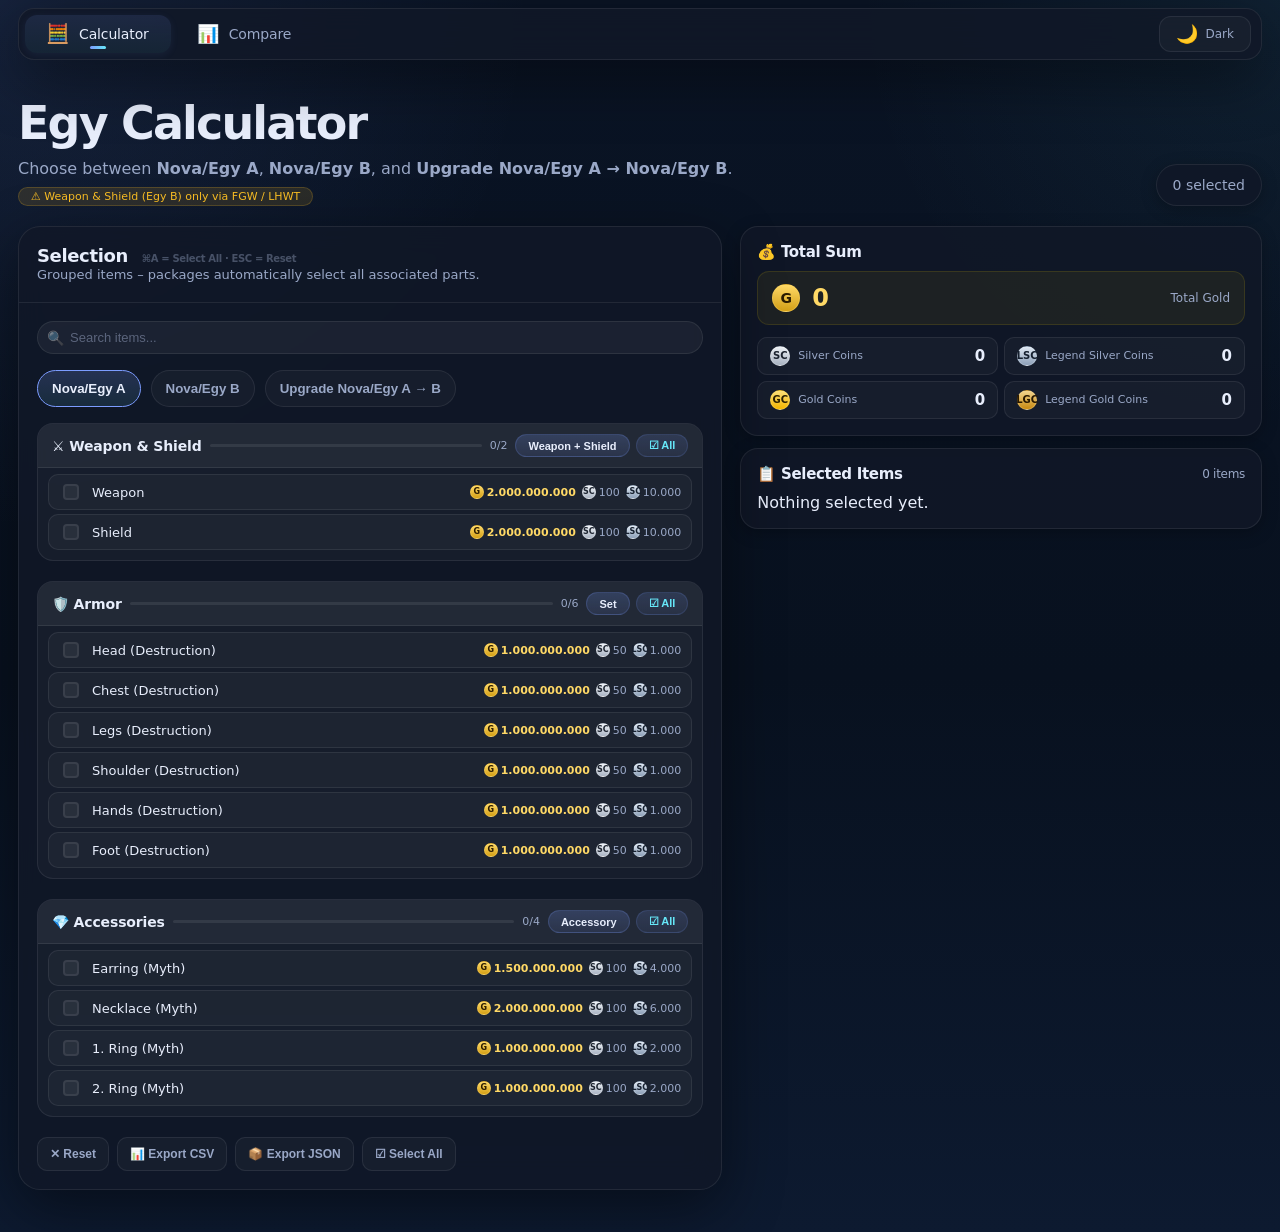
==== commit 16f11294: "changes sticky menu" ====
--- a/index.html
+++ b/index.html
@@ -28,6 +28,12 @@
   <link rel="stylesheet" href="styles/menu.css" />
   
   <style>
+    /* ===== FIX: Mehr Abstand für das fixed Menü ===== */
+    .wrap {
+      padding-top: 100px !important;
+    }
+
+    /* ===== COMPARE STYLES ===== */
     .compare-grid {
       display: grid;
       grid-template-columns: 1fr 1fr;
@@ -182,4 +188,4 @@
   <script src="menu.js"></script>
   <script src="app.js"></script>
 </body>
-</html>+</html>
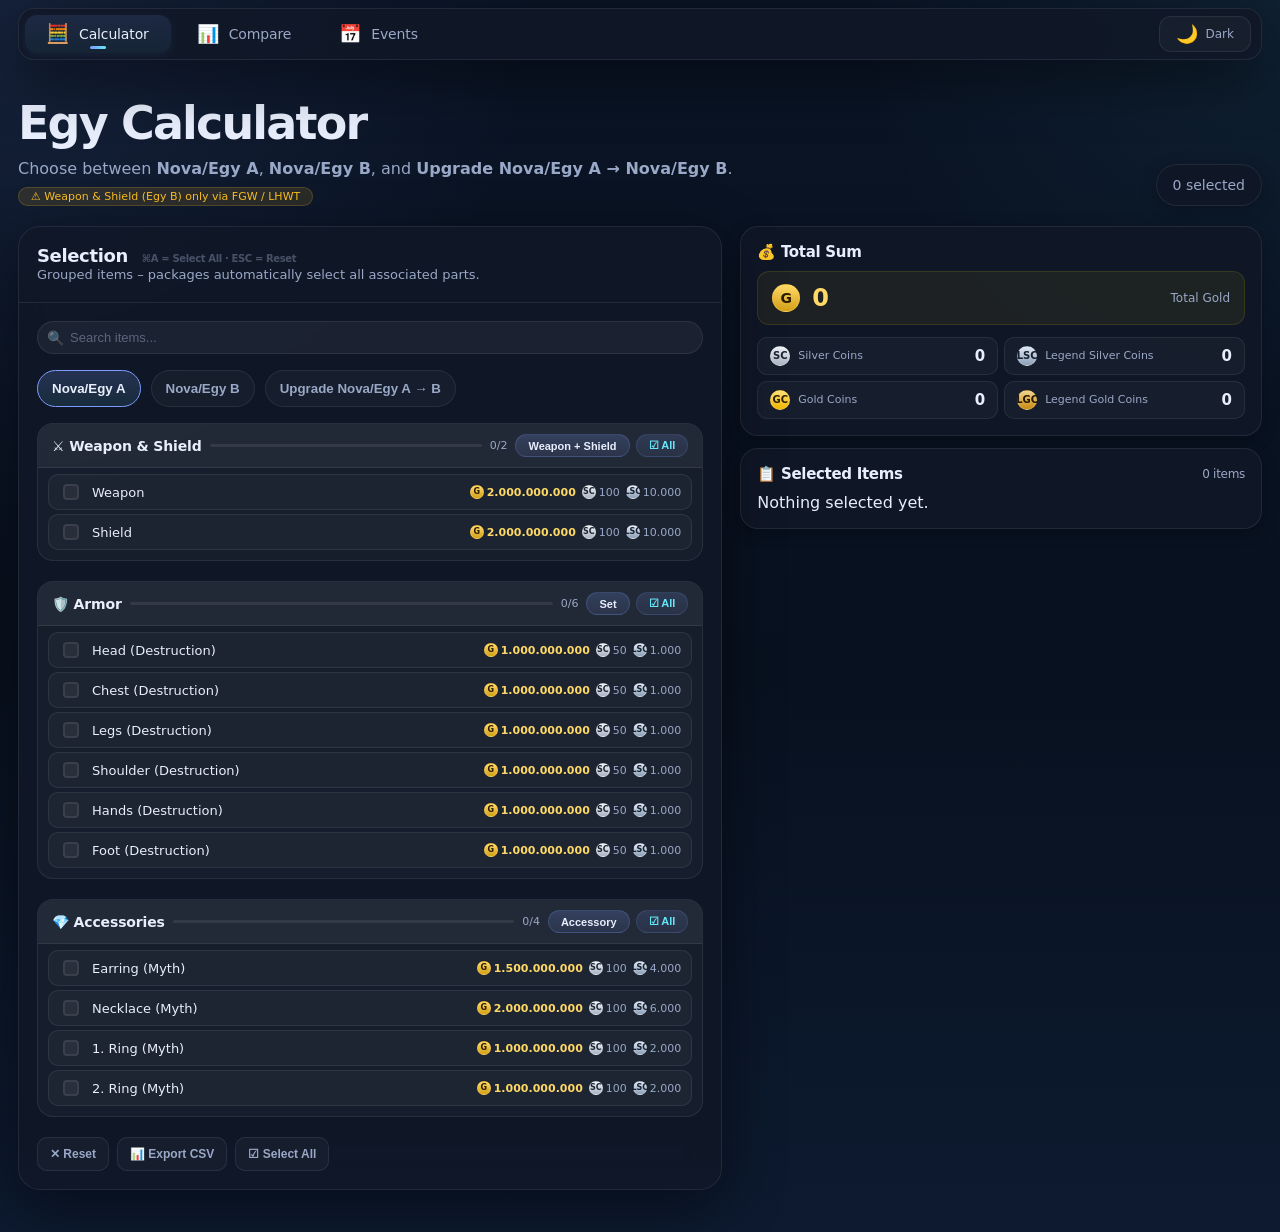
==== commit 8a5c0024: "Event Overview" ====
--- a/index.html
+++ b/index.html
@@ -18,7 +18,7 @@
   <meta name="apple-mobile-web-app-capable" content="yes" />
   <meta name="apple-mobile-web-app-status-bar-style" content="black-translucent" />
   <meta name="theme-color" content="#08111f" />
-  <meta name="description" content="Calculator for Nova/Egy equipment upgrades" />
+  <meta name="description" content="Calculator for Legends Online equipment upgrades" />
   
   <title>Egy Calculator</title>
   
@@ -28,7 +28,7 @@
   <link rel="stylesheet" href="styles/menu.css" />
   
   <style>
-    /* ===== FIX: Mehr Abstand für das fixed Menü ===== */
+    /* ===== FIX: Abstand für das fixed Menü ===== */
     .wrap {
       padding-top: 100px !important;
     }
@@ -188,4 +188,4 @@
   <script src="menu.js"></script>
   <script src="app.js"></script>
 </body>
-</html>
+</html>
